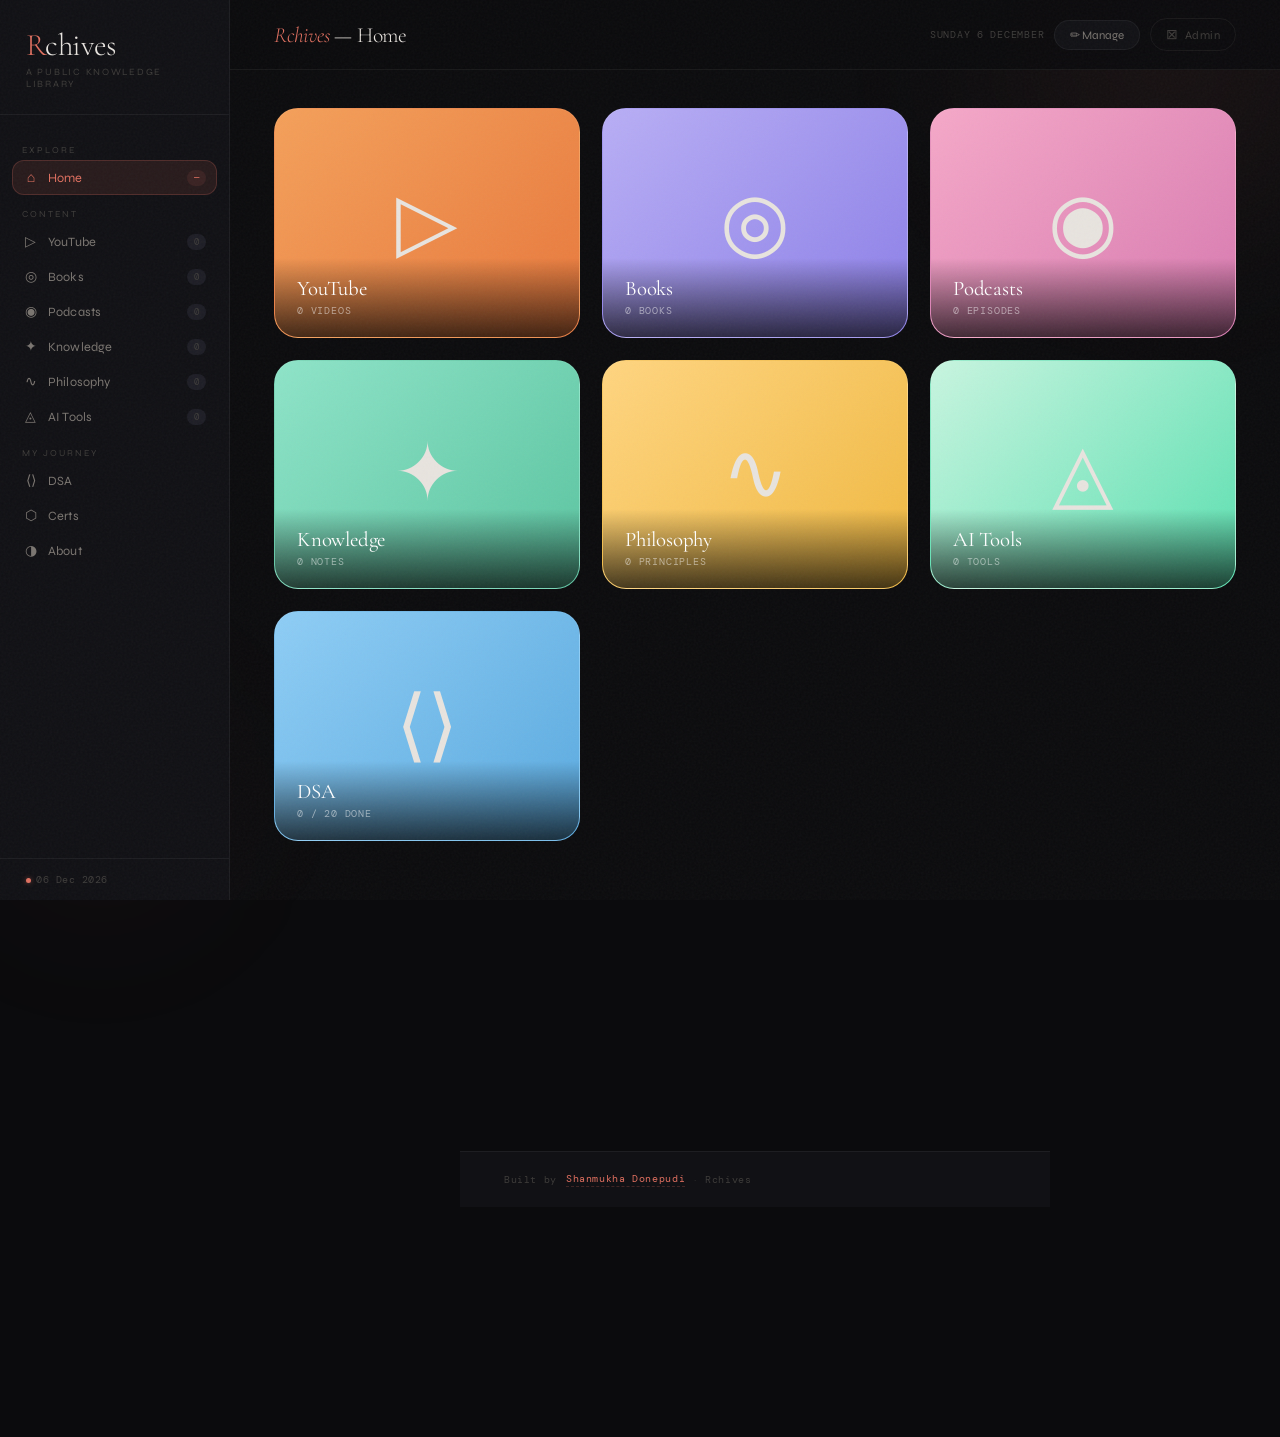
==== rchives.html @ 57e70460 "Update authentication to use hashed credentials Replaced plain text credentials with hashed values f" ====
<!DOCTYPE html>
<html lang="en">
<head>
<meta charset="UTF-8">
<meta name="viewport" content="width=device-width, initial-scale=1.0">
<title>Rchives — A Public Knowledge Library</title>
<meta name="description" content="A curated public library of everything I consume — books, videos, podcasts, knowledge, and philosophy.">
<link href="https://fonts.googleapis.com/css2?family=Cormorant+Garamond:ital,wght@0,300;0,400;0,500;1,300;1,400&family=Syne:wght@300;400;500;600&family=DM+Mono:wght@300;400&display=swap" rel="stylesheet">
<style>
:root {
  --bg: #0b0b0d;
  --surface: #111115;
  --surface2: #17171d;
  --surface3: #1d1d25;
  --salmon: #e07060;
  --salmon-glow: rgba(224,112,96,0.11);
  --salmon-soft: #c9604e;
  --text: #e8e4df;
  --text-muted: #7a7570;
  --text-dim: #3e3c3a;
  --border: rgba(255,255,255,0.055);
  --border-salmon: rgba(224,112,96,0.22);
  --radius: 20px;
  --radius-sm: 12px;
  --radius-lg: 32px;
  --sidebar: 230px;
}

*,*::before,*::after{box-sizing:border-box;margin:0;padding:0}
html{scroll-behavior:smooth}
body{font-family:'Syne',sans-serif;background:var(--bg);color:var(--text);min-height:100vh;overflow-x:hidden}

/* grain */
body::after{
  content:'';position:fixed;inset:0;
  background-image:url("data:image/svg+xml,%3Csvg viewBox='0 0 512 512' xmlns='http://www.w3.org/2000/svg'%3E%3Cfilter id='n'%3E%3CfeTurbulence type='fractalNoise' baseFrequency='0.8' numOctaves='4' stitchTiles='stitch'/%3E%3C/filter%3E%3Crect width='100%25' height='100%25' filter='url(%23n)' opacity='0.04'/%3E%3C/svg%3E");
  pointer-events:none;z-index:9999;
}

/* ambient blobs */
.blob{position:fixed;border-radius:50%;pointer-events:none;z-index:0;filter:blur(70px)}
.blob-1{width:520px;height:520px;background:radial-gradient(circle,rgba(224,112,96,0.08) 0%,transparent 70%);top:-200px;right:-150px;animation:d1 14s ease-in-out infinite alternate}
.blob-2{width:360px;height:360px;background:radial-gradient(circle,rgba(224,112,96,0.05) 0%,transparent 70%);bottom:-80px;left:-80px;animation:d2 18s ease-in-out infinite alternate}
@keyframes d1{to{transform:translate(30px,40px)}}
@keyframes d2{to{transform:translate(-20px,-30px)}}

/* ── SIDEBAR ── */
.sidebar{
  position:fixed;left:0;top:0;bottom:0;width:var(--sidebar);
  background:rgba(17,17,21,0.97);backdrop-filter:blur(24px);
  border-right:1px solid var(--border);
  display:flex;flex-direction:column;z-index:100;
  transition:transform .3s ease;
}
.logo-wrap{padding:30px 26px 24px;border-bottom:1px solid var(--border)}
.logo{font-family:'Cormorant Garamond',serif;font-size:1.95rem;font-weight:300;letter-spacing:-0.02em;line-height:1}
.logo span{color:var(--salmon)}
.logo-tag{font-size:0.6rem;color:var(--text-dim);letter-spacing:0.18em;text-transform:uppercase;margin-top:5px}

.nav{flex:1;padding:16px 12px;overflow-y:auto}
.nav-lbl{font-size:0.57rem;letter-spacing:0.22em;text-transform:uppercase;color:var(--text-dim);padding:0 10px;margin:14px 0 4px}
.nav-item{
  display:flex;align-items:center;gap:9px;
  padding:8px 10px;border-radius:var(--radius-sm);
  cursor:pointer;font-size:0.79rem;color:var(--text-muted);
  font-weight:400;transition:all .18s;border:1px solid transparent;
  letter-spacing:0.01em;user-select:none;
}
.nav-item:hover{color:var(--text);background:var(--surface2)}
.nav-item.active{color:var(--salmon);background:var(--salmon-glow);border-color:var(--border-salmon)}
.ni{font-size:0.87rem;width:16px;text-align:center}
.nbadge{
  margin-left:auto;font-size:0.57rem;font-family:'DM Mono',monospace;
  color:var(--text-dim);background:var(--surface3);padding:2px 7px;border-radius:50px;
}
.nav-item.active .nbadge{color:var(--salmon);background:rgba(224,112,96,0.1)}

.sidebar-foot{padding:14px 26px;border-top:1px solid var(--border)}
.foot-date{font-family:'DM Mono',monospace;font-size:0.63rem;color:var(--text-dim);letter-spacing:0.05em}
.foot-dot{width:5px;height:5px;border-radius:50%;background:var(--salmon);display:inline-block;margin-right:5px;box-shadow:0 0 5px rgba(224,112,96,0.5);animation:blink 2.4s ease infinite}
@keyframes blink{0%,100%{opacity:1}50%{opacity:0.3}}

/* ── MAIN ── */
.main{margin-left:var(--sidebar);min-height:100vh;position:relative;z-index:1}

.topbar{
  position:sticky;top:0;
  padding:18px 44px;display:flex;align-items:center;justify-content:space-between;gap:16px;
  border-bottom:1px solid var(--border);
  background:rgba(11,11,13,0.88);backdrop-filter:blur(24px);z-index:50;
}
.topbar-title{font-family:'Cormorant Garamond',serif;font-size:1.35rem;font-weight:300;letter-spacing:-0.01em}
.topbar-title em{color:var(--salmon);font-style:italic}
.topbar-right{display:flex;align-items:center;gap:10px}
.topbar-meta{font-size:0.64rem;font-family:'DM Mono',monospace;color:var(--text-dim);letter-spacing:0.07em}

/* add button — hidden until authed */
.add-btn{
  display:none;align-items:center;gap:7px;
  padding:8px 18px;background:var(--salmon-glow);
  border:1px solid var(--border-salmon);border-radius:50px;
  color:var(--salmon);font-size:0.75rem;font-family:'Syne',sans-serif;
  font-weight:600;cursor:pointer;transition:all .22s;letter-spacing:0.05em;
  white-space:nowrap;
}
.add-btn.visible{display:flex}
.add-btn:hover{background:rgba(224,112,96,0.2);box-shadow:0 0 18px rgba(224,112,96,0.15)}
.add-btn .ab-icon{font-size:1rem;font-weight:300}

/* manage button — hidden until authed */
.manage-btn{display:none;align-items:center;gap:6px;padding:7px 15px;background:var(--surface);border:1px solid var(--border);border-radius:50px;color:var(--text-muted);font-size:.72rem;font-family:'Syne',sans-serif;cursor:pointer;transition:all .18s;white-space:nowrap}
.manage-btn.visible{display:flex}
.manage-btn:hover{border-color:var(--border-salmon);color:var(--text)}
.manage-btn.on{background:rgba(255,80,80,.08);border-color:rgba(255,80,80,.25);color:#ff6060}

/* lock / auth button — always visible */
.lock-btn{
  display:flex;align-items:center;gap:6px;
  padding:7px 15px;
  background:transparent;
  border:1px solid var(--border);border-radius:50px;
  color:var(--text-dim);font-size:.72rem;font-family:'Syne',sans-serif;
  cursor:pointer;transition:all .22s;letter-spacing:0.04em;white-space:nowrap;
}
.lock-btn:hover{border-color:var(--border-salmon);color:var(--text-muted)}
.lock-btn.authed{border-color:rgba(74,222,128,.28);color:#4ade80;background:rgba(74,222,128,.05)}
.lock-btn.authed:hover{background:rgba(74,222,128,.1)}
.lock-icon{font-size:.85rem;display:inline-block;transition:transform .3s}
.lock-btn:hover .lock-icon{transform:rotate(-12deg)}

/* auth overlay */
.auth-bg{
  position:fixed;inset:0;background:rgba(0,0,0,.84);
  backdrop-filter:blur(20px);-webkit-backdrop-filter:blur(20px);
  z-index:2000;display:none;align-items:center;justify-content:center;
}
.auth-bg.open{display:flex;animation:mfade .2s ease}
.auth-box{width:320px;text-align:center;position:relative;animation:mslide .3s cubic-bezier(.34,1.56,.64,1)}
.auth-emblem{font-size:2.8rem;margin-bottom:16px;display:block;animation:lockbob 3s ease-in-out infinite;filter:drop-shadow(0 0 14px rgba(224,112,96,.4))}
@keyframes lockbob{0%,100%{transform:translateY(0)}50%{transform:translateY(-5px)}}
.auth-title{font-family:'Cormorant Garamond',serif;font-size:1.65rem;font-weight:300;color:var(--text);margin-bottom:3px}
.auth-sub{font-size:.59rem;color:var(--text-dim);letter-spacing:.18em;text-transform:uppercase;margin-bottom:26px}
.auth-field{
  width:100%;background:rgba(255,255,255,.04);
  border:1px solid var(--border);border-radius:var(--radius-sm);
  padding:11px 14px;color:var(--text);
  font-size:.82rem;font-family:'DM Mono',monospace;
  outline:none;text-align:center;letter-spacing:.07em;
  margin-bottom:9px;transition:all .2s;
}
.auth-field:focus{border-color:var(--border-salmon);box-shadow:0 0 0 3px var(--salmon-glow)}
.auth-field::placeholder{color:var(--text-dim);letter-spacing:.03em;font-family:'Syne',sans-serif}
.auth-go{
  width:100%;padding:12px;margin-top:4px;
  background:linear-gradient(135deg,var(--salmon-soft),var(--salmon));
  border:none;border-radius:50px;color:#fff;
  font-size:.78rem;font-family:'Syne',sans-serif;font-weight:700;
  cursor:pointer;letter-spacing:.09em;text-transform:uppercase;transition:all .22s;
}
.auth-go:hover{box-shadow:0 8px 24px rgba(224,112,96,.3);transform:translateY(-1px)}
.auth-err{font-size:.66rem;color:#ff6060;min-height:15px;margin-top:8px;font-family:'DM Mono',monospace}
.auth-close-x{
  position:absolute;top:-40px;right:0;
  width:30px;height:30px;border-radius:50%;
  border:1px solid var(--border);background:transparent;
  color:var(--text-dim);cursor:pointer;font-size:.82rem;
  display:flex;align-items:center;justify-content:center;transition:all .18s;
}
.auth-close-x:hover{border-color:var(--border-salmon);color:var(--salmon)}

/* ── HOME SECTION BLOCKS ── */
.home-grid{
  display:grid;
  grid-template-columns:repeat(3,1fr);
  gap:22px;
  padding:38px 44px 80px;
}
.sec-block{
  border-radius:24px;
  overflow:hidden;
  cursor:pointer;
  transition:transform .25s ease, box-shadow .25s ease;
  position:relative;
  aspect-ratio:4/3;
  display:flex;flex-direction:column;justify-content:flex-end;
  border:1px solid rgba(255,255,255,0.06);
}
.sec-block:hover{transform:translateY(-6px) scale(1.02);box-shadow:0 24px 60px rgba(0,0,0,0.5)}
.sec-block-art{
  position:absolute;inset:0;
  display:flex;align-items:center;justify-content:center;
  font-size:5rem;
  transition:transform .3s ease;
}
.sec-block:hover .sec-block-art{transform:scale(1.08)}
.sec-block-footer{
  position:relative;z-index:2;
  padding:18px 22px 20px;
  background:linear-gradient(to top,rgba(0,0,0,0.72) 0%,transparent 100%);
}
.sec-block-name{
  font-family:'Cormorant Garamond',serif;
  font-size:1.3rem;font-weight:400;
  color:#fff;letter-spacing:-0.01em;margin-bottom:3px;
}
.sec-block-count{
  font-size:0.62rem;font-family:'DM Mono',monospace;
  color:rgba(255,255,255,0.5);letter-spacing:0.08em;text-transform:uppercase;
}
/* colour palettes per section — matching the colourful illustration style */
.sb-videos  {background:linear-gradient(135deg,#f4a05a 0%,#e8783c 100%)}
.sb-books   {background:linear-gradient(135deg,#b8aef5 0%,#8c7fe8 100%)}
.sb-podcasts{background:linear-gradient(135deg,#f5a8c8 0%,#d87ab0 100%)}
.sb-knowledge{background:linear-gradient(135deg,#8ee4c8 0%,#5ac4a0 100%)}
.sb-philosophy{background:linear-gradient(135deg,#ffd580 0%,#f0b840 100%)}
.sb-dsa     {background:linear-gradient(135deg,#8ecdf5 0%,#5aaae0 100%)}
.sb-aitools  {background:linear-gradient(135deg,#c8f5e0 0%,#5ae0b0 100%)}

@media(max-width:860px){
  .home-grid{grid-template-columns:repeat(2,1fr);padding:20px 18px 60px;gap:14px}
  .sec-block-art{font-size:3.5rem}
  .sec-block-name{font-size:1.1rem}
}
@media(max-width:540px){
  .home-grid{grid-template-columns:1fr 1fr}
}

/* ── PAGES ── */
.page{display:none;padding:42px 44px 80px;animation:appear .28s ease both}
.page.active{display:block}
.page#page-home{padding:0}
@keyframes appear{from{opacity:0;transform:translateY(8px)}to{opacity:1;transform:none}}

/* hero */
.hero{margin-bottom:44px}
.hero-eyebrow{font-size:0.62rem;letter-spacing:0.2em;text-transform:uppercase;color:var(--text-muted);margin-bottom:12px;font-family:'DM Mono',monospace}
.hero-title{font-family:'Cormorant Garamond',serif;font-size:3.3rem;font-weight:300;line-height:1.1;letter-spacing:-0.03em;margin-bottom:16px}
.hero-title em{color:var(--salmon);font-style:italic}
.hero-body{font-size:0.85rem;color:var(--text-muted);line-height:1.85;max-width:490px;font-weight:300}

/* stats */
.stats-row{display:flex;gap:13px;margin-bottom:48px;flex-wrap:wrap}
.stat{flex:1;min-width:96px;background:var(--surface);border:1px solid var(--border);border-radius:var(--radius);padding:18px 20px;transition:all .22s}
.stat:hover{border-color:var(--border-salmon);transform:translateY(-2px);box-shadow:0 0 24px rgba(224,112,96,0.07)}
.stat-num{font-family:'Cormorant Garamond',serif;font-size:2.4rem;font-weight:300;line-height:1;color:var(--salmon);margin-bottom:3px}
.stat-lbl{font-size:0.65rem;color:var(--text-muted);letter-spacing:0.1em;text-transform:uppercase}

/* section header */
.sec{display:flex;align-items:baseline;gap:11px;margin-bottom:18px}
.sec-title{font-family:'Cormorant Garamond',serif;font-size:1.38rem;font-weight:400;letter-spacing:-0.01em}
.sec-count{font-size:0.63rem;font-family:'DM Mono',monospace;color:var(--text-dim);letter-spacing:0.05em}

/* grid */
.grid{display:grid;grid-template-columns:repeat(auto-fill,minmax(262px,1fr));gap:13px;margin-bottom:48px}

/* card */
.card{background:var(--surface);border:1px solid var(--border);border-radius:var(--radius);padding:0;transition:all .22s;position:relative;overflow:hidden;display:flex;flex-direction:column}
.card::before{content:'';position:absolute;top:0;left:0;width:2px;height:0;background:linear-gradient(180deg,var(--salmon),transparent);transition:height .3s;border-radius:2px;z-index:1}
.card:hover{border-color:var(--border-salmon);transform:translateY(-2px);box-shadow:0 12px 38px rgba(0,0,0,0.35),0 0 22px rgba(224,112,96,0.06)}
.card:hover::before{height:100%}

/* youtube thumbnail */
.card-thumb{width:100%;aspect-ratio:16/9;object-fit:cover;display:block;background:var(--surface3)}
.card-thumb-wrap{position:relative;overflow:hidden}
.card-thumb-wrap::after{content:'▶';position:absolute;inset:0;display:flex;align-items:center;justify-content:center;font-size:1.8rem;color:#fff;opacity:0;background:rgba(0,0,0,0.45);transition:opacity .22s}
.card-thumb-wrap:hover::after{opacity:1}
.card-thumb-link{display:block;text-decoration:none}

.card-body{padding:18px 20px;flex:1;display:flex;flex-direction:column}
.card-pill{display:inline-flex;align-items:center;gap:5px;font-size:0.58rem;letter-spacing:0.14em;text-transform:uppercase;color:var(--salmon);background:var(--salmon-glow);border:1px solid var(--border-salmon);padding:3px 9px;border-radius:50px;margin-bottom:12px;font-weight:600}
.card-title{font-family:'Cormorant Garamond',serif;font-size:1.13rem;font-weight:400;line-height:1.35;margin-bottom:6px;color:var(--text)}
.card-title a{color:inherit;text-decoration:none;transition:color .18s}
.card-title a:hover{color:var(--salmon)}
.card-author{font-size:0.67rem;color:var(--text-muted);font-family:'DM Mono',monospace;margin-bottom:9px;letter-spacing:0.03em}
.card-note{font-size:0.77rem;color:var(--text-muted);line-height:1.65;display:-webkit-box;-webkit-line-clamp:3;-webkit-box-orient:vertical;overflow:hidden;margin-bottom:10px}
.chips{display:flex;flex-wrap:wrap;gap:5px}
.chip{padding:2px 8px;border:1px solid var(--border);border-radius:50px;font-size:0.59rem;color:var(--text-dim);letter-spacing:0.07em;text-transform:uppercase}
.card-date{margin-top:auto;padding-top:10px;font-size:0.6rem;color:var(--text-dim);font-family:'DM Mono',monospace;letter-spacing:0.04em}

/* philosophy */
.quote-block{background:var(--surface);border:1px solid var(--border);border-left:2px solid var(--salmon);border-radius:0 var(--radius) var(--radius) 0;padding:22px 26px;margin-bottom:11px;transition:all .2s;position:relative}
.quote-block:hover{border-left-width:3px;transform:translateX(4px);box-shadow:0 4px 26px rgba(224,112,96,0.07)}
.quote-text{font-family:'Cormorant Garamond',serif;font-size:1.28rem;font-weight:300;font-style:italic;line-height:1.6;color:var(--text);margin-bottom:9px}
.quote-source{font-size:0.66rem;color:var(--text-muted);letter-spacing:0.1em;text-transform:uppercase;font-family:'DM Mono',monospace}
.quote-note{font-size:0.77rem;color:var(--text-muted);line-height:1.65;margin-top:9px}

/* dsa */
.dsa-grid{display:grid;grid-template-columns:repeat(auto-fill,minmax(112px,1fr));gap:9px;margin-bottom:34px}
.dsa-chip{background:var(--surface);border:1px solid var(--border);border-radius:var(--radius-sm);padding:14px 10px;text-align:center;transition:all .18s}
.dsa-chip.done{border-color:var(--border-salmon);background:var(--salmon-glow)}
.dsa-chip:hover{transform:translateY(-2px);box-shadow:0 6px 18px rgba(0,0,0,0.28)}
.dsa-ico{font-size:1.3rem;margin-bottom:5px}
.dsa-name{font-size:0.67rem;color:var(--text-muted)}
.dsa-chip.done .dsa-name{color:var(--salmon)}
.dsa-check{font-size:0.52rem;color:var(--salmon);margin-top:3px;letter-spacing:0.06em;text-transform:uppercase}

/* certs */
.cert-row{display:flex;flex-wrap:wrap;gap:9px}
.cert-tag{display:inline-flex;align-items:center;gap:7px;padding:9px 15px;background:var(--surface);border:1px solid var(--border);border-radius:50px;font-size:0.74rem;color:var(--text-muted);transition:all .18s}
.cert-tag:hover{transform:translateY(-1px);box-shadow:0 4px 14px rgba(0,0,0,0.28)}
.cert-tag.done{border-color:var(--border-salmon);color:var(--salmon);background:var(--salmon-glow)}
.cert-tag.inprog{border-color:rgba(212,168,67,0.3);color:#d4a843;background:rgba(212,168,67,0.08)}
.cert-dot{width:5px;height:5px;border-radius:50%;background:currentColor;flex-shrink:0}
.cert-tag.done .cert-dot{box-shadow:0 0 5px rgba(224,112,96,0.6);animation:pulse 2.2s ease infinite}
@keyframes pulse{0%,100%{opacity:1}50%{opacity:0.35}}
.cert-status{font-size:0.57rem;opacity:0.6;letter-spacing:0.06em;text-transform:uppercase;font-family:'DM Mono',monospace}

/* progress */
.prog-item{margin-bottom:18px}
.prog-top{display:flex;justify-content:space-between;align-items:center;margin-bottom:7px}
.prog-label{font-size:0.76rem;color:var(--text-muted)}
.prog-pct{font-size:0.67rem;color:var(--salmon);font-family:'DM Mono',monospace}
.prog-bar{height:3px;background:var(--surface3);border-radius:50px;overflow:hidden}
.prog-fill{height:100%;background:linear-gradient(90deg,var(--salmon-soft),var(--salmon));border-radius:50px;box-shadow:0 0 5px rgba(224,112,96,0.3);transition:width .9s cubic-bezier(.4,0,.2,1)}

/* about */
.about-panel{background:var(--surface);border:1px solid var(--border);border-radius:var(--radius-lg);padding:34px 38px;margin-bottom:26px;display:grid;grid-template-columns:1fr 1fr;gap:34px}
.about-label{font-size:0.6rem;letter-spacing:0.16em;text-transform:uppercase;color:var(--text-dim);margin-bottom:9px}
.about-val{font-family:'Cormorant Garamond',serif;font-size:1.02rem;font-weight:300;color:var(--text-muted);line-height:1.8}
.mantra{font-family:'Cormorant Garamond',serif;font-size:0.97rem;font-style:italic;color:var(--text-muted);line-height:1.7;padding:12px 0 12px 17px;border-bottom:1px solid var(--border);position:relative}
.mantra::before{content:'"';position:absolute;left:0;top:11px;color:var(--salmon);font-size:1.4rem;opacity:0.4;line-height:1}
.mantra:last-child{border-bottom:none}

/* empty */
.empty{grid-column:1/-1;padding:48px 20px;text-align:center;border:1px dashed var(--border);border-radius:var(--radius-lg)}
.empty-ico{font-size:1.9rem;opacity:0.18;margin-bottom:9px}
.empty-title{font-family:'Cormorant Garamond',serif;font-size:1.05rem;color:var(--text-dim);font-weight:300}
.empty-sub{font-size:0.72rem;color:var(--text-dim);margin-top:5px;opacity:.7}

.divider{height:1px;background:var(--border);margin:38px 0}

/* ── MODAL ── */
.modal-bg{position:fixed;inset:0;background:rgba(0,0,0,0.75);backdrop-filter:blur(12px);z-index:1000;display:none;align-items:center;justify-content:center;padding:20px}
.modal-bg.open{display:flex;animation:mfade .18s ease}
@keyframes mfade{from{opacity:0}to{opacity:1}}
.modal{background:var(--surface);border:1px solid var(--border);border-radius:var(--radius-lg);padding:36px;width:500px;max-width:100%;max-height:88vh;overflow-y:auto;animation:mslide .26s cubic-bezier(.34,1.56,.64,1);position:relative}
@keyframes mslide{from{opacity:0;transform:translateY(24px) scale(.97)}to{opacity:1;transform:none}}
.modal-title{font-family:'Cormorant Garamond',serif;font-size:1.5rem;font-weight:300;margin-bottom:24px;letter-spacing:-.01em}
.modal-title em{color:var(--salmon);font-style:italic}
.modal-x{position:absolute;top:18px;right:18px;width:30px;height:30px;border-radius:50%;border:1px solid var(--border);background:transparent;color:var(--text-muted);cursor:pointer;font-size:.88rem;display:flex;align-items:center;justify-content:center;transition:all .18s}
.modal-x:hover{border-color:var(--border-salmon);color:var(--salmon)}

.fg{margin-bottom:17px}
.fg label{display:block;font-size:0.66rem;letter-spacing:0.13em;text-transform:uppercase;color:var(--text-muted);margin-bottom:6px;font-weight:500}
.fg input,.fg select,.fg textarea{width:100%;background:var(--surface2);border:1px solid var(--border);border-radius:var(--radius-sm);padding:10px 13px;color:var(--text);font-size:0.82rem;font-family:'Syne',sans-serif;outline:none;transition:all .18s;appearance:none}
.fg input:focus,.fg select:focus,.fg textarea:focus{border-color:var(--border-salmon);box-shadow:0 0 0 3px var(--salmon-glow)}
.fg textarea{resize:vertical;min-height:80px;line-height:1.6}
select option{background:var(--surface2)}

.type-grid{display:grid;grid-template-columns:repeat(3,1fr);gap:7px;margin-bottom:17px}
.type-opt{padding:10px 6px;border:1px solid var(--border);border-radius:var(--radius-sm);text-align:center;cursor:pointer;font-size:0.69rem;color:var(--text-muted);transition:all .17s;letter-spacing:.04em;user-select:none}
.type-opt:hover{border-color:var(--border-salmon);color:var(--text)}
.type-opt.sel{border-color:var(--salmon);color:var(--salmon);background:var(--salmon-glow)}
.type-opt .ti{font-size:1.2rem;display:block;margin-bottom:3px}
.yt-extra{display:none;margin-bottom:17px}
.yt-extra.show{display:block}

/* thumb preview */
.thumb-preview{width:100%;aspect-ratio:16/9;object-fit:cover;border-radius:var(--radius-sm);border:1px solid var(--border);margin-top:8px;display:none;background:var(--surface3)}
.thumb-preview.show{display:block}

.save-btn{width:100%;padding:12px;background:linear-gradient(135deg,var(--salmon-soft),var(--salmon));border:none;border-radius:50px;color:#fff;font-size:0.82rem;font-family:'Syne',sans-serif;font-weight:600;cursor:pointer;letter-spacing:.05em;transition:all .22s;margin-top:4px}
.save-btn:hover{box-shadow:0 8px 26px rgba(224,112,96,.3);transform:translateY(-1px)}

/* delete button (only shows in manage mode) */
.card-del{position:absolute;top:10px;right:10px;width:24px;height:24px;border-radius:50%;border:1px solid var(--border);background:rgba(11,11,13,.8);color:var(--text-dim);font-size:.68rem;cursor:pointer;display:flex;align-items:center;justify-content:center;opacity:0;transition:all .18s;z-index:2;backdrop-filter:blur(4px)}
.card:hover .card-del{opacity:1}
.card-del:hover{background:rgba(224,112,96,.15);color:var(--salmon);border-color:var(--border-salmon)}
.manage-mode .card-del{opacity:1}

/* manage toggle */
.manage-btn{display:flex;align-items:center;gap:6px;padding:7px 15px;background:var(--surface);border:1px solid var(--border);border-radius:50px;color:var(--text-muted);font-size:.72rem;font-family:'Syne',sans-serif;cursor:pointer;transition:all .18s;white-space:nowrap}
.manage-btn:hover{border-color:var(--border-salmon);color:var(--text)}
.manage-btn.on{background:rgba(255,80,80,.08);border-color:rgba(255,80,80,.25);color:#ff6060}

/* ── BACK BUTTON ── */
.back-btn{
  display:inline-flex;align-items:center;gap:8px;
  padding:8px 16px;
  background:transparent;
  border:1px solid var(--border);border-radius:50px;
  color:var(--text-muted);font-size:0.72rem;font-family:'Syne',sans-serif;
  cursor:pointer;transition:all .2s;letter-spacing:0.04em;
  margin-bottom:28px;
}
.back-btn:hover{border-color:var(--border-salmon);color:var(--salmon);background:var(--salmon-glow)}
.back-btn .ba{font-size:0.85rem;transition:transform .2s}
.back-btn:hover .ba{transform:translateX(-3px)}

/* ── FOOTER ── */
.site-footer{
  margin:var(--sidebar);
  padding:20px 44px;
  border-top:1px solid var(--border);
  display:flex;align-items:center;gap:9px;
  background:var(--surface);
  position:relative;z-index:1;
}
.footer-text{font-size:0.65rem;color:var(--text-dim);font-family:'DM Mono',monospace;letter-spacing:0.06em}
.footer-link{
  font-size:0.65rem;font-family:'DM Mono',monospace;
  color:var(--salmon);text-decoration:none;letter-spacing:0.06em;
  border-bottom:1px dashed var(--border-salmon);padding-bottom:1px;
  transition:all .18s;
}
.footer-link:hover{color:var(--text);border-color:var(--text-muted)}
.footer-dot{color:var(--text-dim);font-size:0.65rem;opacity:0.5}
@media(max-width:860px){.site-footer{margin-left:0;padding:16px 20px}}

::-webkit-scrollbar{width:3px}
::-webkit-scrollbar-track{background:transparent}
::-webkit-scrollbar-thumb{background:var(--surface3);border-radius:4px}

/* mobile */
.mob-btn{display:none;position:fixed;top:13px;left:13px;z-index:200;width:34px;height:34px;background:var(--surface);border:1px solid var(--border);border-radius:10px;align-items:center;justify-content:center;cursor:pointer;font-size:.95rem;color:var(--text-muted)}
.mob-ov{display:none;position:fixed;inset:0;background:rgba(0,0,0,.55);z-index:99}
.mob-ov.open{display:block}

@media(max-width:860px){
  .sidebar{transform:translateX(-100%)}
  .sidebar.open{transform:none}
  .main{margin-left:0}
  .page{padding:26px 18px 60px}
  .topbar{padding:15px 18px 15px 58px}
  .hero-title{font-size:2.2rem}
  .stats-row{gap:9px}
  .about-panel{grid-template-columns:1fr;gap:22px}
  .mob-btn{display:flex}
  .topbar-meta{display:none}
  .type-grid{grid-template-columns:repeat(2,1fr)}
}
</style>
</head>
<body>

<div class="blob blob-1"></div>
<div class="blob blob-2"></div>
<div class="mob-ov" id="ov" onclick="closeSidebar()"></div>
<button class="mob-btn" onclick="toggleSidebar()">☰</button>

<!-- ═══════════════ SIDEBAR ═══════════════ -->
<aside class="sidebar" id="sidebar">
  <div class="logo-wrap">
    <div class="logo"><span>R</span>chives</div>
    <div class="logo-tag">A public knowledge library</div>
  </div>
  <nav class="nav">
    <div class="nav-lbl">Explore</div>
    <div class="nav-item active" onclick="goto('home',this)"><span class="ni">⌂</span> Home <span class="nbadge" id="b-home">—</span></div>

    <div class="nav-lbl">Content</div>
    <div class="nav-item" onclick="goto('videos',this)"><span class="ni">▷</span> YouTube <span class="nbadge" id="b-videos">0</span></div>
    <div class="nav-item" onclick="goto('books',this)"><span class="ni">◎</span> Books <span class="nbadge" id="b-books">0</span></div>
    <div class="nav-item" onclick="goto('podcasts',this)"><span class="ni">◉</span> Podcasts <span class="nbadge" id="b-podcasts">0</span></div>
    <div class="nav-item" onclick="goto('knowledge',this)"><span class="ni">✦</span> Knowledge <span class="nbadge" id="b-knowledge">0</span></div>
    <div class="nav-item" onclick="goto('philosophy',this)"><span class="ni">∿</span> Philosophy <span class="nbadge" id="b-philosophy">0</span></div>
    <div class="nav-item" onclick="goto('aitools',this)"><span class="ni">◬</span> AI Tools <span class="nbadge" id="b-aitools">0</span></div>

    <div class="nav-lbl">My Journey</div>
    <div class="nav-item" onclick="goto('dsa',this)"><span class="ni">⟨⟩</span> DSA</div>
    <div class="nav-item" onclick="goto('certs',this)"><span class="ni">⬡</span> Certs</div>
    <div class="nav-item" onclick="goto('about',this)"><span class="ni">◑</span> About</div>
  </nav>
  <div class="sidebar-foot">
    <div class="foot-date"><span class="foot-dot"></span><span id="foot-date"></span></div>
  </div>
</aside>

<!-- ═══════════════ MAIN ═══════════════ -->
<main class="main" id="main-el">
  <div class="topbar">
    <div class="topbar-title" id="topbar-title"><em>Rchives</em> — Home</div>
    <div class="topbar-right">
      <span class="topbar-meta" id="topbar-meta"></span>
      <button class="manage-btn" id="manage-btn" onclick="toggleManage()" title="Edit / delete entries">✏ Manage</button>
      <button class="add-btn" id="add-btn" onclick="openModal()"><span class="ab-icon">＋</span> Add Entry</button>
      <button class="lock-btn" id="lock-btn" onclick="handleLock()" title="Admin login">
        <span class="lock-icon" id="lock-icon">⊠</span>
        <span id="lock-label">Admin</span>
      </button>
    </div>
  </div>

  <!-- HOME -->
  <section class="page active" id="page-home">
    <div class="home-grid" id="home-grid">
      <!-- rendered by JS -->
    </div>
  </section>

  <!-- YOUTUBE -->
  <section class="page" id="page-videos">
    <button class="back-btn" onclick="goHome()"><span class="ba">←</span> Back</button>
    <div class="sec"><div class="sec-title">YouTube ▷</div><div class="sec-count" id="cnt-videos"></div></div>
    <div class="grid" id="grid-videos"></div>
  </section>

  <!-- BOOKS -->
  <section class="page" id="page-books">
    <button class="back-btn" onclick="goHome()"><span class="ba">←</span> Back</button>
    <div class="sec"><div class="sec-title">Books ◎</div><div class="sec-count" id="cnt-books"></div></div>
    <div class="grid" id="grid-books"></div>
  </section>

  <!-- PODCASTS -->
  <section class="page" id="page-podcasts">
    <button class="back-btn" onclick="goHome()"><span class="ba">←</span> Back</button>
    <div class="sec"><div class="sec-title">Podcasts ◉</div><div class="sec-count" id="cnt-podcasts"></div></div>
    <div class="grid" id="grid-podcasts"></div>
  </section>

  <!-- KNOWLEDGE -->
  <section class="page" id="page-knowledge">
    <button class="back-btn" onclick="goHome()"><span class="ba">←</span> Back</button>
    <div class="sec"><div class="sec-title">Knowledge ✦</div><div class="sec-count" id="cnt-knowledge"></div></div>
    <div class="grid" id="grid-knowledge"></div>
  </section>

  <!-- PHILOSOPHY -->
  <section class="page" id="page-philosophy">
    <button class="back-btn" onclick="goHome()"><span class="ba">←</span> Back</button>
    <div class="sec"><div class="sec-title">Life Philosophies ∿</div><div class="sec-count" id="cnt-philosophy"></div></div>
    <div id="grid-philosophy"></div>
  </section>

  <!-- AI TOOLS -->
  <section class="page" id="page-aitools">
    <button class="back-btn" onclick="goHome()"><span class="ba">←</span> Back</button>
    <div class="sec"><div class="sec-title">AI Tools ◬</div><div class="sec-count" id="cnt-aitools"></div></div>
    <div class="grid" id="grid-aitools"></div>
  </section>

  <!-- DSA -->
  <section class="page" id="page-dsa">
    <button class="back-btn" onclick="goHome()"><span class="ba">←</span> Back</button>
    <div class="sec"><div class="sec-title">Core Topics</div><div class="sec-count" id="dsa-count"></div></div>
    <div class="dsa-grid" id="dsa-grid"></div>
    <div class="divider"></div>
    <div class="sec"><div class="sec-title">Completion</div></div>
    <div style="max-width:450px">
      <div class="prog-item">
        <div class="prog-top"><span class="prog-label">Topics Mastered</span><span class="prog-pct" id="pp-dsa"></span></div>
        <div class="prog-bar"><div class="prog-fill" id="pf-dsa"></div></div>
      </div>
    </div>
  </section>

  <!-- CERTS -->
  <section class="page" id="page-certs">
    <button class="back-btn" onclick="goHome()"><span class="ba">←</span> Back</button>
    <div class="sec"><div class="sec-title">All Certifications</div></div>
    <div class="cert-row" id="cert-row"></div>
    <div class="divider"></div>
    <div class="sec"><div class="sec-title">Progress Overview</div></div>
    <div style="max-width:450px">
      <div class="prog-item">
        <div class="prog-top"><span class="prog-label">Certifications Completed</span><span class="prog-pct" id="pp-cert"></span></div>
        <div class="prog-bar"><div class="prog-fill" id="pf-cert"></div></div>
      </div>
      <div class="prog-item">
        <div class="prog-top"><span class="prog-label">DSA Topics Mastered</span><span class="prog-pct" id="pp-cert-dsa"></span></div>
        <div class="prog-bar"><div class="prog-fill" id="pf-cert-dsa"></div></div>
      </div>
      <div class="prog-item">
        <div class="prog-top"><span class="prog-label">Content Archived (goal: 50)</span><span class="prog-pct" id="pp-content"></span></div>
        <div class="prog-bar"><div class="prog-fill" id="pf-content"></div></div>
      </div>
    </div>
  </section>

  <!-- ABOUT -->
  <section class="page" id="page-about">
    <button class="back-btn" onclick="goHome()"><span class="ba">←</span> Back</button>
    <div class="about-panel">
      <div>
        <div class="about-label">What is Rchives?</div>
        <div class="about-val">A public archive of everything I consume and learn — books, videos, ideas, philosophies, and knowledge worth preserving. Think of it as a second brain, open to the world.</div>
      </div>
      <div>
        <div class="about-label">Why public?</div>
        <div class="about-val">Good ideas deserve to be shared. If something I've read or watched resonates with you too, this library has served its purpose.</div>
      </div>
      <div>
        <div class="about-label">Current Focus</div>
        <div class="about-val">DSA, certifications, and building strong software fundamentals. Documenting the journey in real time.</div>
      </div>
      <div>
        <div class="about-label">Mantras I Live By</div>
        <div>
          <div class="mantra">Be so good they can't ignore you.</div>
          <div class="mantra">Discipline equals freedom.</div>
          <div class="mantra">Every day is a chance to be the greatest version of yourself.</div>
          <div class="mantra">Show up even when you don't feel like it — that's who you're becoming.</div>
        </div>
      </div>
    </div>
  </section>  <!-- FOOTER -->
  <footer class="site-footer">
    <span class="footer-text">Built by</span>
    <a class="footer-link" href="https://shanmukha-delta.vercel.app/" target="_blank" rel="noopener">Shanmukha Donepudi</a>
    <span class="footer-dot">·</span>
    <span class="footer-text">Rchives</span>
  </footer>

</main>

<!-- ═══════════════ AUTH MODAL ═══════════════ -->
<div class="auth-bg" id="auth-bg" onclick="authBgClose(event)">
  <div class="auth-box">
    <button class="auth-close-x" onclick="closeAuth()">✕</button>
    <span class="auth-emblem">⊠</span>
    <div class="auth-title">Admin Access</div>
    <div class="auth-sub">Rchives — Restricted</div>
    <input class="auth-field" type="text" id="auth-user" placeholder="Username" autocomplete="off" spellcheck="false">
    <input class="auth-field" type="password" id="auth-pass" placeholder="Password" autocomplete="off" onkeydown="if(event.key==='Enter')submitAuth()">
    <button class="auth-go" onclick="submitAuth()">Unlock →</button>
    <div class="auth-err" id="auth-err"></div>
  </div>
</div>

<!-- ═══════════════ ADD ENTRY MODAL ═══════════════ -->
<div class="modal-bg" id="modal-bg" onclick="bgClose(event)">
  <div class="modal">
    <div class="modal-title">Add to <em>Rchives</em></div>
    <button class="modal-x" onclick="closeModal()">✕</button>

    <div style="margin-bottom:17px">
      <label style="display:block;font-size:.66rem;letter-spacing:.13em;text-transform:uppercase;color:var(--text-muted);margin-bottom:7px;font-weight:500">Type</label>
      <div class="type-grid" id="type-grid">
        <div class="type-opt sel" onclick="pickType('video',this)"><span class="ti">▷</span>YouTube</div>
        <div class="type-opt" onclick="pickType('book',this)"><span class="ti">◎</span>Book</div>
        <div class="type-opt" onclick="pickType('podcast',this)"><span class="ti">◉</span>Podcast</div>
        <div class="type-opt" onclick="pickType('knowledge',this)"><span class="ti">✦</span>Knowledge</div>
        <div class="type-opt" onclick="pickType('philosophy',this)"><span class="ti">∿</span>Philosophy</div>
        <div class="type-opt" onclick="pickType('aitool',this)"><span class="ti">◬</span>AI Tool</div>
        <div class="type-opt" onclick="pickType('dsa-note',this)"><span class="ti">⟨⟩</span>DSA Note</div>
      </div>
    </div>

    <div class="fg">
      <label>Title / Quote</label>
      <input type="text" id="e-title" placeholder="What's the title or quote?">
    </div>
    <div class="fg" id="e-author-fg">
      <label id="e-author-lbl">Creator / Author</label>
      <input type="text" id="e-author" placeholder="By whom?">
    </div>

    <!-- YouTube-specific -->
    <div class="yt-extra" id="yt-extra">
      <label style="display:block;font-size:.66rem;letter-spacing:.13em;text-transform:uppercase;color:var(--text-muted);margin-bottom:6px;font-weight:500">YouTube URL <span style="color:var(--text-dim);font-weight:300">(paste link to auto-fetch thumbnail)</span></label>
      <input type="url" id="e-yturl" placeholder="https://youtube.com/watch?v=…" oninput="previewThumb(this.value)">
      <img id="thumb-prev" class="thumb-preview" alt="thumbnail preview">
    </div>

    <div class="fg">
      <label>Tags <span style="color:var(--text-dim);font-weight:300">(comma separated)</span></label>
      <input type="text" id="e-tags" placeholder="e.g. philosophy, dsa, habits">
    </div>
    <div class="fg">
      <label>Notes / Takeaway</label>
      <textarea id="e-notes" placeholder="Key ideas, quotes, what you learned…"></textarea>
    </div>

    <button class="save-btn" onclick="saveEntry()">Add to Library →</button>
  </div>
</div>

<script>
/* ═══════════════════════════════════════
   STATIC DATA (DSA + Certs — edit here)
═══════════════════════════════════════ */
const DSA_TOPICS = [
  {id:'arrays',    name:'Arrays',      icon:'▦', done:false},
  {id:'strings',   name:'Strings',     icon:'∑', done:false},
  {id:'ll',        name:'Linked List', icon:'◌', done:false},
  {id:'stacks',    name:'Stacks',      icon:'⊟', done:false},
  {id:'queues',    name:'Queues',      icon:'⊞', done:false},
  {id:'trees',     name:'Trees',       icon:'⊤', done:false},
  {id:'graphs',    name:'Graphs',      icon:'⬡', done:false},
  {id:'dp',        name:'Dyn. Prog.',  icon:'◈', done:false},
  {id:'sorting',   name:'Sorting',     icon:'↕', done:false},
  {id:'searching', name:'Searching',   icon:'⊛', done:false},
  {id:'hashing',   name:'Hashing',     icon:'⊕', done:false},
  {id:'heap',      name:'Heap / PQ',   icon:'△', done:false},
  {id:'trie',      name:'Trie',        icon:'⊳', done:false},
  {id:'bt',        name:'Backtracking',icon:'↺', done:false},
  {id:'greedy',    name:'Greedy',      icon:'→', done:false},
  {id:'bit',       name:'Bit Manip.',  icon:'⊗', done:false},
  {id:'twoptr',    name:'Two Pointer', icon:'⇔', done:false},
  {id:'sliding',   name:'Sliding Win.',icon:'⊡', done:false},
  {id:'recursion', name:'Recursion',   icon:'∞', done:false},
  {id:'seg',       name:'Seg. Tree',   icon:'⊾', done:false},
];

const CERTS_DEFAULT = [
  {name:'AWS Cloud Practitioner',     status:'planned'},
  {name:'Google Data Analytics',      status:'in-progress'},
  {name:'Meta Front-End Developer',   status:'planned'},
  {name:'HackerRank Problem Solving', status:'done'},
  {name:'freeCodeCamp JS Algorithms', status:'in-progress'},
];

/* ═══════════════════════════════════════
   STATE (localStorage)
═══════════════════════════════════════ */
const KEY = 'rchives_lib_v1';
const DSA_KEY = 'rchives_dsa_v1';
const CERT_KEY = 'rchives_certs_v1';

function loadLib() {
  try { return JSON.parse(localStorage.getItem(KEY) || '[]'); } catch { return []; }
}
function saveLib(lib) { localStorage.setItem(KEY, JSON.stringify(lib)); }

function loadDSA() {
  try {
    const saved = JSON.parse(localStorage.getItem(DSA_KEY));
    if (saved) return saved;
  } catch {}
  return DSA_TOPICS.map(t => ({...t}));
}
function saveDSA(arr) { localStorage.setItem(DSA_KEY, JSON.stringify(arr)); }

function loadCerts() {
  try {
    const saved = JSON.parse(localStorage.getItem(CERT_KEY));
    if (saved) return saved;
  } catch {}
  return CERTS_DEFAULT.map(c => ({...c}));
}
function saveCerts(arr) { localStorage.setItem(CERT_KEY, JSON.stringify(arr)); }

let LIB = loadLib();
let DSA = loadDSA();
let CERTS = loadCerts();
let manageMode = false;
let curType = 'video';
let curPage = 'home';

/* ═══════════════════════════════════════
   TYPE META
═══════════════════════════════════════ */
const T = {
  video:    {label:'YouTube',    icon:'▷', page:'videos'},
  book:     {label:'Book',       icon:'◎', page:'books'},
  podcast:  {label:'Podcast',    icon:'◉', page:'podcasts'},
  knowledge:{label:'Note',       icon:'✦', page:'knowledge'},
  philosophy:{label:'Philosophy',icon:'∿', page:'philosophy'},
  aitool:   {label:'AI Tool',    icon:'◬', page:'aitools'},
  'dsa-note':{label:'DSA Note',  icon:'⟨⟩',page:'knowledge'},
};

/* ═══════════════════════════════════════
   YOUTUBE UTILS
═══════════════════════════════════════ */
function ytIdFromUrl(url) {
  if (!url) return null;
  const patterns = [
    /(?:youtube\.com\/watch\?v=|youtu\.be\/|youtube\.com\/embed\/)([a-zA-Z0-9_-]{11})/,
    /youtube\.com\/shorts\/([a-zA-Z0-9_-]{11})/,
  ];
  for (const p of patterns) {
    const m = url.match(p);
    if (m) return m[1];
  }
  return null;
}
function ytThumb(videoId) {
  return `https://img.youtube.com/vi/${videoId}/hqdefault.jpg`;
}
function previewThumb(url) {
  const vid = ytIdFromUrl(url);
  const img = document.getElementById('thumb-prev');
  if (vid) { img.src = ytThumb(vid); img.classList.add('show'); }
  else { img.classList.remove('show'); img.src=''; }
}

/* ═══════════════════════════════════════
   CARD BUILDER
═══════════════════════════════════════ */
function esc(s){ return (s||'').replace(/&/g,'&amp;').replace(/</g,'&lt;').replace(/>/g,'&gt;').replace(/"/g,'&quot;'); }

function makeCard(item, showDel=false) {
  const meta = T[item.type] || {label:item.type, icon:'·'};
  const author = esc(item.author || item.source || '');
  const tags = (item.tags||[]).map(t=>`<span class="chip">${esc(t)}</span>`).join('');
  const delBtn = showDel ? `<button class="card-del" onclick="deleteEntry('${item.id}',event)">✕</button>` : '';
  const vid = item.type==='video' ? ytIdFromUrl(item.yturl||'') : null;

  let thumbHtml = '';
  if (vid) {
    const thumbSrc = ytThumb(vid);
    thumbHtml = `<div class="card-thumb-wrap">
        <img class="card-thumb" src="${thumbSrc}" alt="${esc(item.title)}" loading="lazy"
          onerror="this.style.display='none';this.parentElement.style.display='none'">
    </div>`;
  }

  const titleInner = (vid && item.yturl)
    ? `<a href="${esc(item.yturl)}" target="_blank" rel="noopener">${esc(item.title)}</a>`
    : esc(item.title);

  const isVideo = item.type === 'video' && item.yturl;
  const cardClick = isVideo ? `onclick="if(!event.target.classList.contains('card-del'))window.open('${esc(item.yturl)}','_blank')"` : '';
  const cardCursor = isVideo ? 'cursor:pointer' : '';

  return `<div class="card" data-id="${item.id}" ${cardClick} style="${cardCursor}">
    ${delBtn}
    ${thumbHtml}
    <div class="card-body">
      <div class="card-pill">${meta.icon} ${meta.label}</div>
      <div class="card-title">${esc(item.title)}</div>
      ${author ? `<div class="card-author">— ${author}</div>` : ''}
      ${item.notes ? `<div class="card-note">${esc(item.notes)}</div>` : ''}
      ${tags ? `<div class="chips">${tags}</div>` : ''}
      ${item.date ? `<div class="card-date">${esc(item.date)}</div>` : ''}
    </div>
  </div>`;
}

function makeQuote(item, showDel=false) {
  const tags = (item.tags||[]).map(t=>`<span class="chip">${esc(t)}</span>`).join('');
  const delBtn = showDel ? `<button class="card-del" style="opacity:1" onclick="deleteEntry('${item.id}',event)">✕</button>` : '';
  return `<div class="quote-block" style="position:relative" data-id="${item.id}">
    ${delBtn}
    <div class="quote-text">"${esc(item.title)}"</div>
    ${item.source ? `<div class="quote-source">— ${esc(item.source)}</div>` : ''}
    ${item.notes ? `<div class="quote-note">${esc(item.notes)}</div>` : ''}
    ${tags ? `<div class="chips" style="margin-top:9px">${tags}</div>` : ''}
  </div>`;
}

/* ═══════════════════════════════════════
   RENDER
═══════════════════════════════════════ */
function fillGrid(elId, items, showDel=false) {
  const el = document.getElementById(elId);
  if (!el) return;
  if (!items.length) {
    el.innerHTML = `<div class="empty"><div class="empty-ico">◌</div><div class="empty-title">Nothing here yet</div><div class="empty-sub">Click "Add Entry" to get started</div></div>`;
    return;
  }
  el.innerHTML = items.map(i => makeCard(i, showDel)).join('');
}

function setBar(fId, pId, val) {
  const f=document.getElementById(fId),p=document.getElementById(pId);
  if(f) f.style.width=val+'%';
  if(p) p.textContent=val+'%';
}
function setText(id,v){ const e=document.getElementById(id);if(e)e.textContent=v; }
function setHTML(id,v){ const e=document.getElementById(id);if(e)e.innerHTML=v; }

function renderAll() {
  const now = new Date();
  setText('foot-date', now.toLocaleDateString('en-IN',{day:'2-digit',month:'short',year:'numeric'}));
  setText('topbar-meta', now.toLocaleDateString('en-IN',{weekday:'long',day:'numeric',month:'long'}).toUpperCase());

  const byType = t => LIB.filter(i => i.type===t);
  const videos = byType('video'), books = byType('book'), podcasts = byType('podcast');
  const knowledge = LIB.filter(i=>i.type==='knowledge'||i.type==='dsa-note');
  const philosophy = byType('philosophy');
  const total = LIB.length;

  const aitools = LIB.filter(i => i.type === 'aitool');

  // badges
  setText('b-home', total||'—');
  setText('b-videos', videos.length);
  setText('b-books', books.length);
  setText('b-podcasts', podcasts.length);
  setText('b-knowledge', knowledge.length);
  setText('b-philosophy', philosophy.length);
  setText('b-aitools', aitools.length);

  // HOME — section blocks
  const sections = [
    { key:'videos',     label:'YouTube',    icon:'▷',  cls:'sb-videos',     page:'videos',    count: videos.length,     unit:'videos'     },
    { key:'books',      label:'Books',      icon:'◎',  cls:'sb-books',      page:'books',     count: books.length,      unit:'books'      },
    { key:'podcasts',   label:'Podcasts',   icon:'◉',  cls:'sb-podcasts',   page:'podcasts',  count: podcasts.length,   unit:'episodes'   },
    { key:'knowledge',  label:'Knowledge',  icon:'✦',  cls:'sb-knowledge',  page:'knowledge', count: knowledge.length,  unit:'notes'      },
    { key:'philosophy', label:'Philosophy', icon:'∿',  cls:'sb-philosophy', page:'philosophy',count: philosophy.length, unit:'principles' },
    { key:'aitools',    label:'AI Tools',   icon:'◬',  cls:'sb-aitools',    page:'aitools',   count: aitools.length,    unit:'tools'      },
    { key:'dsa',        label:'DSA',        icon:'⟨⟩', cls:'sb-dsa',        page:'dsa',       count: DSA.filter(t=>t.done).length+' / '+DSA.length, unit:'done' },
  ];
  document.getElementById('home-grid').innerHTML = sections.map(s => `
    <div class="sec-block ${s.cls}" onclick="gotoFromHome('${s.page}')">
      <div class="sec-block-art">${s.icon}</div>
      <div class="sec-block-footer">
        <div class="sec-block-name">${s.label}</div>
        <div class="sec-block-count">${s.count} ${s.unit}</div>
      </div>
    </div>`).join('');

  // page grids
  fillGrid('grid-videos', [...videos].reverse(), manageMode);
  fillGrid('grid-books', [...books].reverse(), manageMode);
  fillGrid('grid-podcasts', [...podcasts].reverse(), manageMode);
  fillGrid('grid-knowledge', [...knowledge].reverse(), manageMode);
  setText('cnt-videos', videos.length+' saved');
  setText('cnt-books', books.length+' archived');
  setText('cnt-podcasts', podcasts.length+' listened');
  setText('cnt-knowledge', knowledge.length+' notes');

  // philosophy
  setText('cnt-philosophy', philosophy.length+' principles');
  const ph = document.getElementById('grid-philosophy');
  ph.innerHTML = philosophy.length
    ? [...philosophy].reverse().map(i=>makeQuote(i, manageMode)).join('')
    : `<div class="empty"><div class="empty-ico">∿</div><div class="empty-title">Nothing yet</div></div>`;

  // ai tools
  fillGrid('grid-aitools', [...aitools].reverse(), manageMode);
  setText('cnt-aitools', aitools.length + ' tools');

  // DSA
  const dsaDone = DSA.filter(t=>t.done).length;
  const dsaPct = Math.round((dsaDone/DSA.length)*100);
  setText('dsa-count', `${dsaDone} / ${DSA.length} complete`);
  document.getElementById('dsa-grid').innerHTML = DSA.map(t=>`
    <div class="dsa-chip ${t.done?'done':''}" onclick="toggleDSA('${t.id}',this)" title="${isAuthed?'Click to toggle':'View only'}" style="cursor:${isAuthed?'pointer':'default'}">
      <div class="dsa-ico">${t.icon}</div>
      <div class="dsa-name">${t.name}</div>
      ${t.done?'<div class="dsa-check">✓ done</div>':''}
    </div>`).join('');
  setBar('pf-dsa','pp-dsa',dsaPct);

  // Certs
  const certDone = CERTS.filter(c=>c.status==='done').length;
  const certPct = CERTS.length ? Math.round((certDone/CERTS.length)*100) : 0;
  const sMap = {planned:'Planned','in-progress':'In Progress',done:'Completed'};
  document.getElementById('cert-row').innerHTML = CERTS.map(c=>`
    <div class="cert-tag ${c.status==='done'?'done':c.status==='in-progress'?'inprog':''}">
      <span class="cert-dot"></span>
      ${esc(c.name)}
      <span class="cert-status">${sMap[c.status]||c.status}</span>
    </div>`).join('');
  setBar('pf-cert','pp-cert',certPct);
  setBar('pf-cert-dsa','pp-cert-dsa',dsaPct);
  setBar('pf-content','pp-content',Math.min(Math.round((total/50)*100),100));
}

/* ═══════════════════════════════════════
   DSA TOGGLE
═══════════════════════════════════════ */
function toggleDSA(id, el) {
  if (!isAuthed) return;
  const topic = DSA.find(t=>t.id===id);
  if (!topic) return;
  topic.done = !topic.done;
  saveDSA(DSA);
  el.classList.toggle('done', topic.done);
  const check = el.querySelector('.dsa-check');
  if (topic.done && !check) {
    const d=document.createElement('div'); d.className='dsa-check'; d.textContent='✓ done'; el.appendChild(d);
  } else if (!topic.done && check) { check.remove(); }
  // update count
  const done = DSA.filter(t=>t.done).length;
  setText('dsa-count', `${done} / ${DSA.length} complete`);
  setBar('pf-dsa','pp-dsa',Math.round((done/DSA.length)*100));
}

/* ═══════════════════════════════════════
   AUTH
═══════════════════════════════════════ */
// Credentials — change here to update
const AUTH_USER_HASH = 'fc0464fb4f430b31ade7788719c827cfa46fbeda2c0ef5213404e89873d872a2';
const AUTH_PASS_HASH = '8629b4cf048df59d4bf953fa28b538bd6238721d2edcc57f7e2b8a7f60593a85';
const SESSION_KEY = 'rchives_auth';

let isAuthed = sessionStorage.getItem(SESSION_KEY) === '1';

function applyAuthState() {
  const addBtn    = document.getElementById('add-btn');
  const manageBtn = document.getElementById('manage-btn');
  const lockBtn   = document.getElementById('lock-btn');
  const lockIcon  = document.getElementById('lock-icon');
  const lockLabel = document.getElementById('lock-label');

  if (isAuthed) {
    addBtn.classList.add('visible');
    manageBtn.classList.add('visible');
    lockBtn.classList.add('authed');
    lockIcon.textContent = '⊡';
    lockLabel.textContent = 'Logout';
  } else {
    addBtn.classList.remove('visible');
    manageBtn.classList.remove('visible');
    lockBtn.classList.remove('authed');
    lockIcon.textContent = '⊠';
    lockLabel.textContent = 'Admin';
    // kill manage mode if logged out mid-session
    if (manageMode) { manageMode = false; renderAll(); }
  }
}

function handleLock() {
  if (isAuthed) {
    // logout
    isAuthed = false;
    sessionStorage.removeItem(SESSION_KEY);
    applyAuthState();
  } else {
    openAuth();
  }
}

function openAuth() {
  document.getElementById('auth-bg').classList.add('open');
  document.getElementById('auth-user').value = '';
  document.getElementById('auth-pass').value = '';
  document.getElementById('auth-err').textContent = '';
  setTimeout(() => document.getElementById('auth-user').focus(), 80);
}

function closeAuth() {
  document.getElementById('auth-bg').classList.remove('open');
}

function authBgClose(e) {
  if (e.target === document.getElementById('auth-bg')) closeAuth();
}

function submitAuth() {
  const u = document.getElementById('auth-user').value.trim();
  const p = document.getElementById('auth-pass').value;
  const err = document.getElementById('auth-err');

  if (u === AUTH_USER && p === AUTH_PASS) {
    isAuthed = true;
    sessionStorage.setItem(SESSION_KEY, '1');
    closeAuth();
    applyAuthState();
    // brief flash on lock button
    const lb = document.getElementById('lock-btn');
    lb.style.transition = 'all .4s';
    setTimeout(() => lb.style.transition = '', 500);
  } else {
    err.textContent = '⚠ Incorrect credentials.';
    document.getElementById('auth-pass').value = '';
    const field = document.getElementById('auth-pass');
    field.animate(
      [{transform:'translateX(-5px)'},{transform:'translateX(5px)'},{transform:'translateX(-3px)'},{transform:'none'}],
      {duration:280}
    );
    setTimeout(() => { err.textContent = ''; }, 2800);
  }
}

/* ═══════════════════════════════════════
   MANAGE MODE
═══════════════════════════════════════ */
function toggleManage() {
  if (!isAuthed) return;
  manageMode = !manageMode;
  const btn = document.getElementById('manage-btn');
  btn.classList.toggle('on', manageMode);
  btn.textContent = manageMode ? '✕ Done' : '✏ Manage';
  renderAll();
}

/* ═══════════════════════════════════════
   MODAL
═══════════════════════════════════════ */
function openModal() {
  if (!isAuthed) { openAuth(); return; }
  document.getElementById('modal-bg').classList.add('open');
  pickType('video', null, true);
}
function bgClose(e) { if (e.target===document.getElementById('modal-bg')) closeModal(); }
function closeModal() {
  document.getElementById('modal-bg').classList.remove('open');
  ['e-title','e-author','e-yturl','e-tags','e-notes'].forEach(id=>{ const el=document.getElementById(id); if(el) el.value=''; });
  const tp=document.getElementById('thumb-prev'); if(tp){tp.classList.remove('show');tp.src='';}
  document.getElementById('yt-extra').classList.remove('show');
}

function pickType(type, el, auto=false) {
  curType = type;
  if (auto) {
    document.querySelectorAll('.type-opt').forEach(o=>{
      const t=o.getAttribute('onclick').match(/pickType\('([^']+)'/)?.[1];
      o.classList.toggle('sel', t===type);
    });
  } else {
    document.querySelectorAll('.type-opt').forEach(o=>o.classList.remove('sel'));
    if (el) el.classList.add('sel');
  }
  const labels = {video:'Channel / Creator',book:'Author',podcast:'Host / Show',knowledge:'Source',philosophy:'Source / Philosopher',aitool:'Made by / Category','dsa-note':'Source / Topic'};
  document.getElementById('e-author-lbl').textContent = labels[type]||'Author';
  document.getElementById('yt-extra').classList.toggle('show', type==='video');
}

function fmtDate() {
  return new Date().toLocaleDateString('en-IN',{day:'2-digit',month:'short',year:'numeric'});
}

function saveEntry() {
  const title = document.getElementById('e-title').value.trim();
  if (!title) { document.getElementById('e-title').focus(); return; }

  const entry = {
    id: Date.now().toString(36) + Math.random().toString(36).slice(2,6),
    type: curType,
    title,
    author: document.getElementById('e-author').value.trim(),
    source: curType==='philosophy' ? document.getElementById('e-author').value.trim() : '',
    yturl: document.getElementById('e-yturl')?.value.trim() || '',
    tags: document.getElementById('e-tags').value.split(',').map(t=>t.trim()).filter(Boolean),
    notes: document.getElementById('e-notes').value.trim(),
    date: fmtDate(),
  };

  LIB.push(entry);
  saveLib(LIB);
  closeModal();
  renderAll();
  // jump to relevant page if not on home
  if (curPage !== 'home') {
    const targetPage = T[curType]?.page || 'home';
    if (targetPage !== curPage) {
      const navItem = document.querySelector(`.nav-item[onclick*="goto('${targetPage}"]`);
      goto(targetPage, navItem || document.querySelector('.nav-item'));
    }
  }
}

function deleteEntry(id, e) {
  if (e) { e.stopPropagation(); }
  if (!isAuthed) return;
  if (!confirm('Remove this entry from your library?')) return;
  LIB = LIB.filter(i=>i.id!==id);
  saveLib(LIB);
  renderAll();
}

/* ═══════════════════════════════════════
   NAVIGATION
═══════════════════════════════════════ */
const PAGE_TITLES = {
  home:'<em>Rchives</em> — Home', videos:'YouTube ▷', books:'Books ◎',
  podcasts:'Podcasts ◉', knowledge:'Knowledge ✦', philosophy:'Life Philosophies ∿',
  aitools:'AI Tools ◬',
  dsa:'DSA Progress ⟨⟩', certs:'Certifications ⬡', about:'About',
};

function goHome() {
  const homeNav = document.querySelector(".nav-item[onclick*=\"goto('home'\"]");
  goto('home', homeNav);
}

function gotoFromHome(page) {
  const navItem = document.querySelector(`.nav-item[onclick*="goto('${page}'"]`);
  goto(page, navItem);
}

function goto(page, el) {
  document.querySelectorAll('.page').forEach(p=>p.classList.remove('active'));
  document.querySelectorAll('.nav-item').forEach(n=>n.classList.remove('active'));
  document.getElementById('page-'+page).classList.add('active');
  if (el) el.classList.add('active');
  curPage = page;
  setHTML('topbar-title', PAGE_TITLES[page]||page);
  if (window.innerWidth < 860) closeSidebar();
}

function toggleSidebar() {
  document.getElementById('sidebar').classList.toggle('open');
  document.getElementById('ov').classList.toggle('open');
}
function closeSidebar() {
  document.getElementById('sidebar').classList.remove('open');
  document.getElementById('ov').classList.remove('open');
}

/* boot */
renderAll();
applyAuthState();

// Esc key — return home from any section, or close modals
document.addEventListener('keydown', e => {
  if (e.key !== 'Escape') return;
  // close modals first
  if (document.getElementById('auth-bg').classList.contains('open')) { closeAuth(); return; }
  if (document.getElementById('modal-bg').classList.contains('open')) { closeModal(); return; }
  // go home if on a section page
  if (curPage !== 'home') goHome();
});
</script>
</body>
</html>
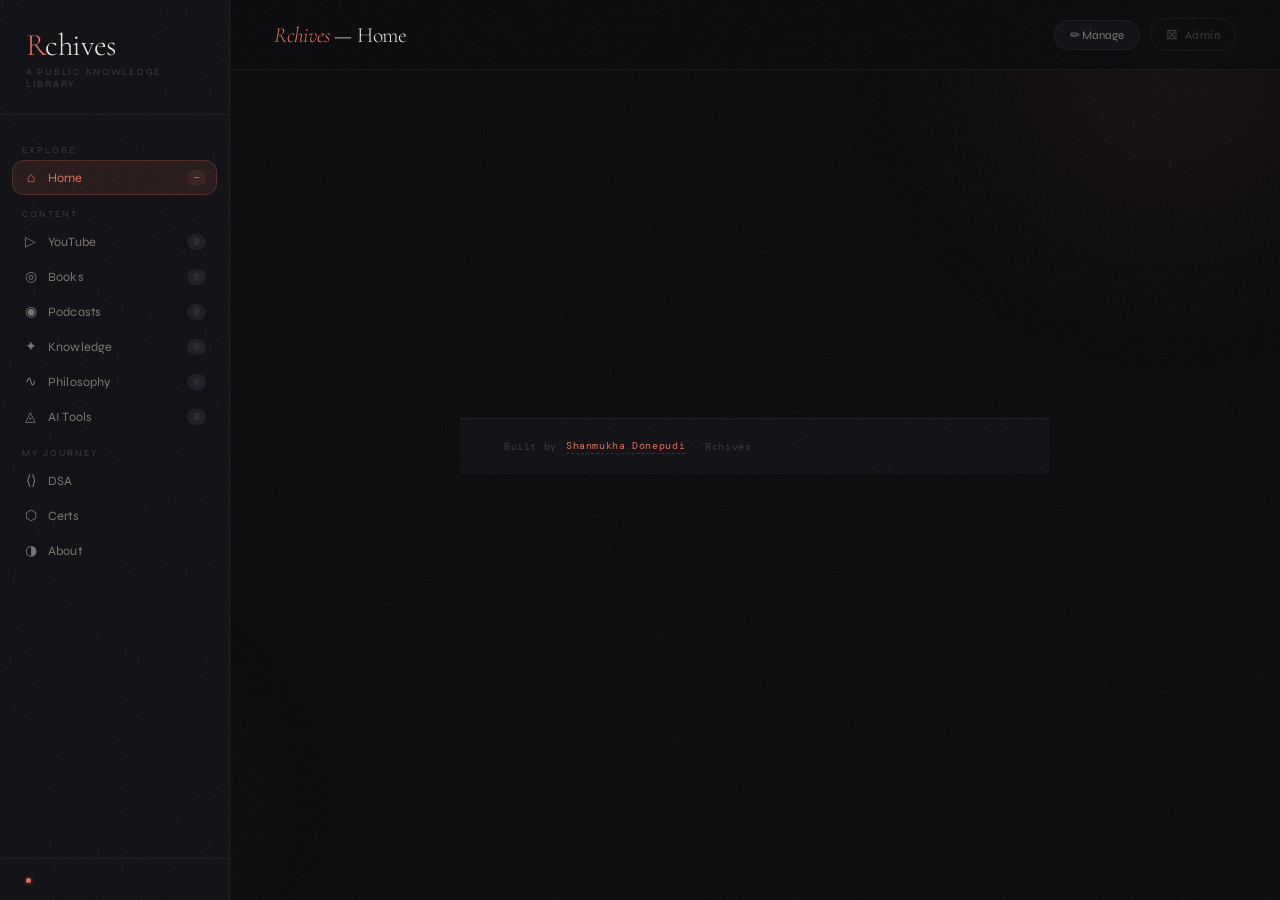
==== commit 6750cc6e: "Fix card-thumb class and update book cover handling" ====
--- a/rchives.html
+++ b/rchives.html
@@ -252,6 +252,7 @@
 
 /* grid */
 .grid{display:grid;grid-template-columns:repeat(auto-fill,minmax(262px,1fr));gap:13px;margin-bottom:48px}
+#grid-books{grid-template-columns:repeat(auto-fill,minmax(180px,1fr))}
 
 /* card */
 .card{background:var(--surface);border:1px solid var(--border);border-radius:var(--radius);padding:0;transition:all .22s;position:relative;overflow:hidden;display:flex;flex-direction:column}
@@ -260,7 +261,8 @@
 .card:hover::before{height:100%}
 
 /* youtube thumbnail */
-.card-thumb{width:100%;aspect-ratio:16/9;object-fit:cover;display:block;background:var(--surface3)}
+..card-thumb{width:100%;aspect-ratio:16/9;object-fit:cover;display:block;background:var(--surface3)}
+.card-thumb.book-cover{aspect-ratio:2/3;object-fit:cover;object-position:top}
 .card-thumb-wrap{position:relative;overflow:hidden}
 .card-thumb-wrap::after{content:'▶';position:absolute;inset:0;display:flex;align-items:center;justify-content:center;font-size:1.8rem;color:#fff;opacity:0;background:rgba(0,0,0,0.45);transition:opacity .22s}
 .card-thumb-wrap:hover::after{opacity:1}
@@ -652,6 +654,18 @@
       <input type="url" id="e-yturl" placeholder="https://youtube.com/watch?v=…" oninput="previewThumb(this.value)">
       <img id="thumb-prev" class="thumb-preview" alt="thumbnail preview">
     </div>
+    <div class="aitool-extra" id="aitool-extra" style="display:none;margin-bottom:17px">
+  <label style="display:block;font-size:.66rem;letter-spacing:.13em;text-transform:uppercase;color:var(--text-muted);margin-bottom:6px;font-weight:500">Tool URL</label>
+  <input type="url" id="e-toolurl" placeholder="https://tool.com">
+</div>
+
+<div class="book-extra" id="book-extra" style="display:none;margin-bottom:17px">
+  <label style="display:block;font-size:.66rem;letter-spacing:.13em;text-transform:uppercase;color:var(--text-muted);margin-bottom:6px;font-weight:500">Book Cover Image URL</label>
+  <input type="url" id="e-coverurl" placeholder="https://covers.openlibrary.org/...">
+  <img id="cover-prev" style="width:80px;margin-top:8px;border-radius:6px;display:none;border:1px solid var(--border)" alt="cover">
+  <label style="display:block;font-size:.66rem;letter-spacing:.13em;text-transform:uppercase;color:var(--text-muted);margin-bottom:6px;font-weight:500;margin-top:12px">Buy Link (Amazon / Flipkart etc.)</label>
+  <input type="url" id="e-buyurl" placeholder="https://amazon.in/...">
+</div>
 
     <div class="fg">
       <label>Tags <span style="color:var(--text-dim);font-weight:300">(comma separated)</span></label>
@@ -789,21 +803,26 @@
   const vid = item.type==='video' ? ytIdFromUrl(item.yturl||'') : null;
 
   let thumbHtml = '';
-  if (vid) {
-    const thumbSrc = ytThumb(vid);
-    thumbHtml = `<div class="card-thumb-wrap">
-        <img class="card-thumb" src="${thumbSrc}" alt="${esc(item.title)}" loading="lazy"
-          onerror="this.style.display='none';this.parentElement.style.display='none'">
-    </div>`;
-  }
-
+if (vid) {
+  const thumbSrc = ytThumb(vid);
+  thumbHtml = `<div class="card-thumb-wrap">
+    <img class="card-thumb" src="${thumbSrc}" alt="${esc(item.title)}" loading="lazy"
+      onerror="this.style.display='none';this.parentElement.style.display='none'">
+  </div>`;
+}} else if (item.type === 'book' && item.coverurl) {
+  thumbHtml = `<div class="card-thumb-wrap">
+    <img class="card-thumb book-cover" src="${esc(item.coverurl)}" alt="${esc(item.title)}" loading="lazy"
+      onerror="this.style.display='none';this.parentElement.style.display='none'">
+  </div>`;
+}
   const titleInner = (vid && item.yturl)
     ? `<a href="${esc(item.yturl)}" target="_blank" rel="noopener">${esc(item.title)}</a>`
     : esc(item.title);
 
-  const isVideo = item.type === 'video' && item.yturl;
-  const cardClick = isVideo ? `onclick="if(!event.target.classList.contains('card-del'))window.open('${esc(item.yturl)}','_blank')"` : '';
-  const cardCursor = isVideo ? 'cursor:pointer' : '';
+const isVideo = item.type === 'video' && item.yturl;
+const isBook  = item.type === 'book'  && item.buyurl;
+ const cardClick = isVideo ? `onclick="if(!event.target.classList.contains('card-del'))window.open('${esc(item.yturl)}','_blank')"` : '';
+const cardCursor = isVideo ? 'cursor:pointer' : '';
 
   return `<div class="card" data-id="${item.id}" ${cardClick} style="${cardCursor}">
     ${delBtn}
@@ -814,7 +833,9 @@
       ${author ? `<div class="card-author">— ${author}</div>` : ''}
       ${item.notes ? `<div class="card-note">${esc(item.notes)}</div>` : ''}
       ${tags ? `<div class="chips">${tags}</div>` : ''}
-      ${item.date ? `<div class="card-date">${esc(item.date)}</div>` : ''}
+     ${item.date ? `<div class="card-date">${esc(item.date)}</div>` : ''}
+${item.buyurl ? `<a href="${esc(item.buyurl)}" target="_blank" rel="noopener" onclick="event.stopPropagation()" style="display:inline-flex;align-items:center;gap:4px;margin-top:8px;font-size:0.62rem;color:var(--salmon);border:1px solid var(--border-salmon);border-radius:50px;padding:3px 10px;text-decoration:none;font-family:'DM Mono',monospace;transition:all .18s" onmouseover="this.style.background='var(--salmon-glow)'" onmouseout="this.style.background='transparent'">⊙ Buy</a>` : ''}
+${item.toolurl ? `<a href="${esc(item.toolurl)}" target="_blank" rel="noopener" onclick="event.stopPropagation()" style="display:inline-flex;align-items:center;gap:4px;margin-top:8px;font-size:0.62rem;color:var(--salmon);border:1px solid var(--border-salmon);border-radius:50px;padding:3px 10px;text-decoration:none;font-family:'DM Mono',monospace;transition:all .18s" onmouseover="this.style.background='var(--salmon-glow)'" onmouseout="this.style.background='transparent'">◬ Open Tool</a>` : ''}
     </div>
   </div>`;
 }
@@ -1071,7 +1092,7 @@
 function bgClose(e) { if (e.target===document.getElementById('modal-bg')) closeModal(); }
 function closeModal() {
   document.getElementById('modal-bg').classList.remove('open');
-  ['e-title','e-author','e-yturl','e-tags','e-notes'].forEach(id=>{ const el=document.getElementById(id); if(el) el.value=''; });
+ ['e-title','e-author','e-yturl','e-tags','e-notes','e-toolurl','e-coverurl','e-buyurl'].forEach(id=>{ const el=document.getElementById(id); if(el) el.value=''; });
   const tp=document.getElementById('thumb-prev'); if(tp){tp.classList.remove('show');tp.src='';}
   document.getElementById('yt-extra').classList.remove('show');
 }
@@ -1089,7 +1110,15 @@
   }
   const labels = {video:'Channel / Creator',book:'Author',podcast:'Host / Show',knowledge:'Source',philosophy:'Source / Philosopher',aitool:'Made by / Category','dsa-note':'Source / Topic'};
   document.getElementById('e-author-lbl').textContent = labels[type]||'Author';
-  document.getElementById('yt-extra').classList.toggle('show', type==='video');
+  document.getElementById('yt-extra').style.display = type==='video' ? 'block' : 'none';
+document.getElementById('aitool-extra').style.display = type==='aitool' ? 'block' : 'none';
+document.getElementById('book-extra').style.display = type==='book' ? 'block' : 'none';
+  const coverInp = document.getElementById('e-coverurl');
+coverInp.oninput = function() {
+  const img = document.getElementById('cover-prev');
+  img.src = this.value;
+  img.style.display = this.value ? 'block' : 'none';
+};
 }
 
 function fmtDate() {
@@ -1106,7 +1135,10 @@
     title,
     author: document.getElementById('e-author').value.trim(),
     source: curType==='philosophy' ? document.getElementById('e-author').value.trim() : '',
-    yturl: document.getElementById('e-yturl')?.value.trim() || '',
+   yturl:     document.getElementById('e-yturl')?.value.trim()    || '',
+toolurl:   document.getElementById('e-toolurl')?.value.trim()  || '',
+coverurl:  document.getElementById('e-coverurl')?.value.trim() || '',
+buyurl:    document.getElementById('e-buyurl')?.value.trim()   || '',
     tags: document.getElementById('e-tags').value.split(',').map(t=>t.trim()).filter(Boolean),
     notes: document.getElementById('e-notes').value.trim(),
     date: fmtDate(),
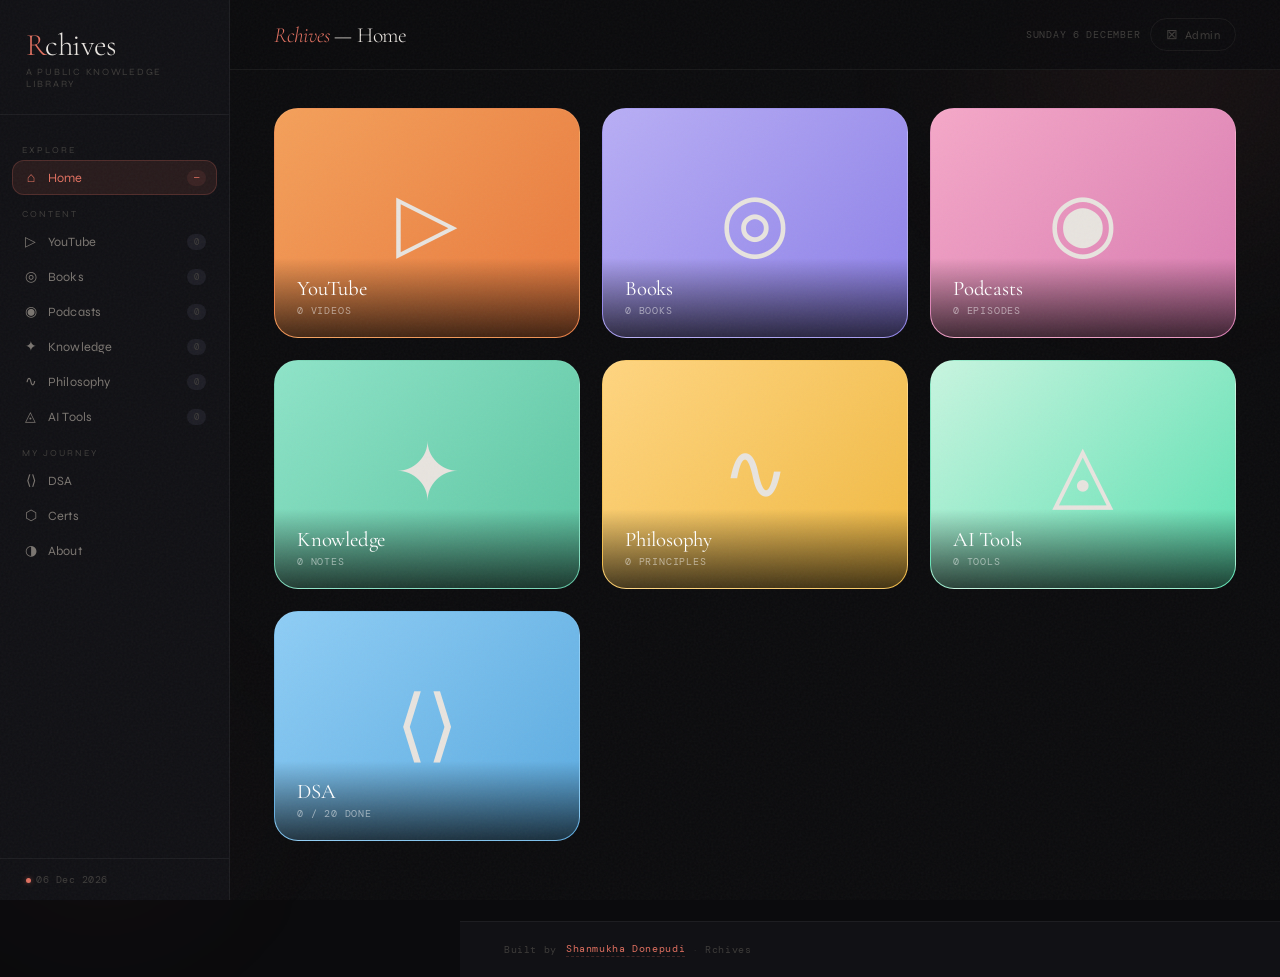
==== commit 8d2782fe: "Update print statement from 'Hello' to 'Goodbye'" ====
--- a/rchives.html
+++ b/rchives.html
@@ -107,12 +107,6 @@
 .add-btn:hover{background:rgba(224,112,96,0.2);box-shadow:0 0 18px rgba(224,112,96,0.15)}
 .add-btn .ab-icon{font-size:1rem;font-weight:300}
 
-/* manage button — hidden until authed */
-.manage-btn{display:none;align-items:center;gap:6px;padding:7px 15px;background:var(--surface);border:1px solid var(--border);border-radius:50px;color:var(--text-muted);font-size:.72rem;font-family:'Syne',sans-serif;cursor:pointer;transition:all .18s;white-space:nowrap}
-.manage-btn.visible{display:flex}
-.manage-btn:hover{border-color:var(--border-salmon);color:var(--text)}
-.manage-btn.on{background:rgba(255,80,80,.08);border-color:rgba(255,80,80,.25);color:#ff6060}
-
 /* lock / auth button — always visible */
 .lock-btn{
   display:flex;align-items:center;gap:6px;
@@ -207,14 +201,14 @@
   font-size:0.62rem;font-family:'DM Mono',monospace;
   color:rgba(255,255,255,0.5);letter-spacing:0.08em;text-transform:uppercase;
 }
-/* colour palettes per section — matching the colourful illustration style */
+/* color palettes per section */
 .sb-videos  {background:linear-gradient(135deg,#f4a05a 0%,#e8783c 100%)}
 .sb-books   {background:linear-gradient(135deg,#b8aef5 0%,#8c7fe8 100%)}
 .sb-podcasts{background:linear-gradient(135deg,#f5a8c8 0%,#d87ab0 100%)}
 .sb-knowledge{background:linear-gradient(135deg,#8ee4c8 0%,#5ac4a0 100%)}
 .sb-philosophy{background:linear-gradient(135deg,#ffd580 0%,#f0b840 100%)}
 .sb-dsa     {background:linear-gradient(135deg,#8ecdf5 0%,#5aaae0 100%)}
-.sb-aitools  {background:linear-gradient(135deg,#c8f5e0 0%,#5ae0b0 100%)}
+.sb-aitools {background:linear-gradient(135deg,#c8f5e0 0%,#5ae0b0 100%)}
 
 @media(max-width:860px){
   .home-grid{grid-template-columns:repeat(2,1fr);padding:20px 18px 60px;gap:14px}
@@ -260,19 +254,16 @@
 .card:hover{border-color:var(--border-salmon);transform:translateY(-2px);box-shadow:0 12px 38px rgba(0,0,0,0.35),0 0 22px rgba(224,112,96,0.06)}
 .card:hover::before{height:100%}
 
-/* youtube thumbnail */
-..card-thumb{width:100%;aspect-ratio:16/9;object-fit:cover;display:block;background:var(--surface3)}
+/* thumbnails */
+.card-thumb{width:100%;aspect-ratio:16/9;object-fit:cover;display:block;background:var(--surface3)}
 .card-thumb.book-cover{aspect-ratio:2/3;object-fit:cover;object-position:top}
 .card-thumb-wrap{position:relative;overflow:hidden}
 .card-thumb-wrap::after{content:'▶';position:absolute;inset:0;display:flex;align-items:center;justify-content:center;font-size:1.8rem;color:#fff;opacity:0;background:rgba(0,0,0,0.45);transition:opacity .22s}
 .card-thumb-wrap:hover::after{opacity:1}
-.card-thumb-link{display:block;text-decoration:none}
 
 .card-body{padding:18px 20px;flex:1;display:flex;flex-direction:column}
 .card-pill{display:inline-flex;align-items:center;gap:5px;font-size:0.58rem;letter-spacing:0.14em;text-transform:uppercase;color:var(--salmon);background:var(--salmon-glow);border:1px solid var(--border-salmon);padding:3px 9px;border-radius:50px;margin-bottom:12px;font-weight:600}
 .card-title{font-family:'Cormorant Garamond',serif;font-size:1.13rem;font-weight:400;line-height:1.35;margin-bottom:6px;color:var(--text)}
-.card-title a{color:inherit;text-decoration:none;transition:color .18s}
-.card-title a:hover{color:var(--salmon)}
 .card-author{font-size:0.67rem;color:var(--text-muted);font-family:'DM Mono',monospace;margin-bottom:9px;letter-spacing:0.03em}
 .card-note{font-size:0.77rem;color:var(--text-muted);line-height:1.65;display:-webkit-box;-webkit-line-clamp:3;-webkit-box-orient:vertical;overflow:hidden;margin-bottom:10px}
 .chips{display:flex;flex-wrap:wrap;gap:5px}
@@ -289,7 +280,7 @@
 /* dsa */
 .dsa-grid{display:grid;grid-template-columns:repeat(auto-fill,minmax(112px,1fr));gap:9px;margin-bottom:34px}
 .dsa-chip{background:var(--surface);border:1px solid var(--border);border-radius:var(--radius-sm);padding:14px 10px;text-align:center;transition:all .18s}
-.dsa-chip.done{border-color:var(--border-salmon);background:var(--salmon-glow)}
+.dsa-chip.done {border-color:var(--border-salmon);background:var(--salmon-glow)}
 .dsa-chip:hover{transform:translateY(-2px);box-shadow:0 6px 18px rgba(0,0,0,0.28)}
 .dsa-ico{font-size:1.3rem;margin-bottom:5px}
 .dsa-name{font-size:0.67rem;color:var(--text-muted)}
@@ -323,7 +314,7 @@
 .mantra::before{content:'"';position:absolute;left:0;top:11px;color:var(--salmon);font-size:1.4rem;opacity:0.4;line-height:1}
 .mantra:last-child{border-bottom:none}
 
-/* empty */
+/* empty statement state */
 .empty{grid-column:1/-1;padding:48px 20px;text-align:center;border:1px dashed var(--border);border-radius:var(--radius-lg)}
 .empty-ico{font-size:1.9rem;opacity:0.18;margin-bottom:9px}
 .empty-title{font-family:'Cormorant Garamond',serif;font-size:1.05rem;color:var(--text-dim);font-weight:300}
@@ -347,7 +338,6 @@
 .fg input,.fg select,.fg textarea{width:100%;background:var(--surface2);border:1px solid var(--border);border-radius:var(--radius-sm);padding:10px 13px;color:var(--text);font-size:0.82rem;font-family:'Syne',sans-serif;outline:none;transition:all .18s;appearance:none}
 .fg input:focus,.fg select:focus,.fg textarea:focus{border-color:var(--border-salmon);box-shadow:0 0 0 3px var(--salmon-glow)}
 .fg textarea{resize:vertical;min-height:80px;line-height:1.6}
-select option{background:var(--surface2)}
 
 .type-grid{display:grid;grid-template-columns:repeat(3,1fr);gap:7px;margin-bottom:17px}
 .type-opt{padding:10px 6px;border:1px solid var(--border);border-radius:var(--radius-sm);text-align:center;cursor:pointer;font-size:0.69rem;color:var(--text-muted);transition:all .17s;letter-spacing:.04em;user-select:none}
@@ -355,23 +345,21 @@
 .type-opt.sel{border-color:var(--salmon);color:var(--salmon);background:var(--salmon-glow)}
 .type-opt .ti{font-size:1.2rem;display:block;margin-bottom:3px}
 .yt-extra{display:none;margin-bottom:17px}
-.yt-extra.show{display:block}
-
-/* thumb preview */
+
+/* thumbnail preview window */
 .thumb-preview{width:100%;aspect-ratio:16/9;object-fit:cover;border-radius:var(--radius-sm);border:1px solid var(--border);margin-top:8px;display:none;background:var(--surface3)}
 .thumb-preview.show{display:block}
 
 .save-btn{width:100%;padding:12px;background:linear-gradient(135deg,var(--salmon-soft),var(--salmon));border:none;border-radius:50px;color:#fff;font-size:0.82rem;font-family:'Syne',sans-serif;font-weight:600;cursor:pointer;letter-spacing:.05em;transition:all .22s;margin-top:4px}
 .save-btn:hover{box-shadow:0 8px 26px rgba(224,112,96,.3);transform:translateY(-1px)}
 
-/* delete button (only shows in manage mode) */
+/* delete engine assets */
 .card-del{position:absolute;top:10px;right:10px;width:24px;height:24px;border-radius:50%;border:1px solid var(--border);background:rgba(11,11,13,.8);color:var(--text-dim);font-size:.68rem;cursor:pointer;display:flex;align-items:center;justify-content:center;opacity:0;transition:all .18s;z-index:2;backdrop-filter:blur(4px)}
 .card:hover .card-del{opacity:1}
 .card-del:hover{background:rgba(224,112,96,.15);color:var(--salmon);border-color:var(--border-salmon)}
-.manage-mode .card-del{opacity:1}
-
-/* manage toggle */
-.manage-btn{display:flex;align-items:center;gap:6px;padding:7px 15px;background:var(--surface);border:1px solid var(--border);border-radius:50px;color:var(--text-muted);font-size:.72rem;font-family:'Syne',sans-serif;cursor:pointer;transition:all .18s;white-space:nowrap}
+
+.manage-btn{display:none;align-items:center;gap:6px;padding:7px 15px;background:var(--surface);border:1px solid var(--border);border-radius:50px;color:var(--text-muted);font-size:.72rem;font-family:'Syne',sans-serif;cursor:pointer;transition:all .18s;white-space:nowrap}
+.manage-btn.visible{display:flex}
 .manage-btn:hover{border-color:var(--border-salmon);color:var(--text)}
 .manage-btn.on{background:rgba(255,80,80,.08);border-color:rgba(255,80,80,.25);color:#ff6060}
 
@@ -391,7 +379,7 @@
 
 /* ── FOOTER ── */
 .site-footer{
-  margin:var(--sidebar);
+  margin-left:var(--sidebar);
   padding:20px 44px;
   border-top:1px solid var(--border);
   display:flex;align-items:center;gap:9px;
@@ -413,7 +401,7 @@
 ::-webkit-scrollbar-track{background:transparent}
 ::-webkit-scrollbar-thumb{background:var(--surface3);border-radius:4px}
 
-/* mobile */
+/* mobile layer layout */
 .mob-btn{display:none;position:fixed;top:13px;left:13px;z-index:200;width:34px;height:34px;background:var(--surface);border:1px solid var(--border);border-radius:10px;align-items:center;justify-content:center;cursor:pointer;font-size:.95rem;color:var(--text-muted)}
 .mob-ov{display:none;position:fixed;inset:0;background:rgba(0,0,0,.55);z-index:99}
 .mob-ov.open{display:block}
@@ -440,7 +428,6 @@
 <div class="mob-ov" id="ov" onclick="closeSidebar()"></div>
 <button class="mob-btn" onclick="toggleSidebar()">☰</button>
 
-<!-- ═══════════════ SIDEBAR ═══════════════ -->
 <aside class="sidebar" id="sidebar">
   <div class="logo-wrap">
     <div class="logo"><span>R</span>chives</div>
@@ -468,7 +455,6 @@
   </div>
 </aside>
 
-<!-- ═══════════════ MAIN ═══════════════ -->
 <main class="main" id="main-el">
   <div class="topbar">
     <div class="topbar-title" id="topbar-title"><em>Rchives</em> — Home</div>
@@ -483,56 +469,47 @@
     </div>
   </div>
 
-  <!-- HOME -->
   <section class="page active" id="page-home">
     <div class="home-grid" id="home-grid">
-      <!-- rendered by JS -->
-    </div>
+      </div>
   </section>
 
-  <!-- YOUTUBE -->
   <section class="page" id="page-videos">
     <button class="back-btn" onclick="goHome()"><span class="ba">←</span> Back</button>
     <div class="sec"><div class="sec-title">YouTube ▷</div><div class="sec-count" id="cnt-videos"></div></div>
     <div class="grid" id="grid-videos"></div>
   </section>
 
-  <!-- BOOKS -->
   <section class="page" id="page-books">
     <button class="back-btn" onclick="goHome()"><span class="ba">←</span> Back</button>
     <div class="sec"><div class="sec-title">Books ◎</div><div class="sec-count" id="cnt-books"></div></div>
     <div class="grid" id="grid-books"></div>
   </section>
 
-  <!-- PODCASTS -->
   <section class="page" id="page-podcasts">
     <button class="back-btn" onclick="goHome()"><span class="ba">←</span> Back</button>
     <div class="sec"><div class="sec-title">Podcasts ◉</div><div class="sec-count" id="cnt-podcasts"></div></div>
     <div class="grid" id="grid-podcasts"></div>
   </section>
 
-  <!-- KNOWLEDGE -->
   <section class="page" id="page-knowledge">
     <button class="back-btn" onclick="goHome()"><span class="ba">←</span> Back</button>
     <div class="sec"><div class="sec-title">Knowledge ✦</div><div class="sec-count" id="cnt-knowledge"></div></div>
     <div class="grid" id="grid-knowledge"></div>
   </section>
 
-  <!-- PHILOSOPHY -->
   <section class="page" id="page-philosophy">
     <button class="back-btn" onclick="goHome()"><span class="ba">←</span> Back</button>
     <div class="sec"><div class="sec-title">Life Philosophies ∿</div><div class="sec-count" id="cnt-philosophy"></div></div>
     <div id="grid-philosophy"></div>
   </section>
 
-  <!-- AI TOOLS -->
   <section class="page" id="page-aitools">
     <button class="back-btn" onclick="goHome()"><span class="ba">←</span> Back</button>
     <div class="sec"><div class="sec-title">AI Tools ◬</div><div class="sec-count" id="cnt-aitools"></div></div>
     <div class="grid" id="grid-aitools"></div>
   </section>
 
-  <!-- DSA -->
   <section class="page" id="page-dsa">
     <button class="back-btn" onclick="goHome()"><span class="ba">←</span> Back</button>
     <div class="sec"><div class="sec-title">Core Topics</div><div class="sec-count" id="dsa-count"></div></div>
@@ -547,7 +524,6 @@
     </div>
   </section>
 
-  <!-- CERTS -->
   <section class="page" id="page-certs">
     <button class="back-btn" onclick="goHome()"><span class="ba">←</span> Back</button>
     <div class="sec"><div class="sec-title">All Certifications</div></div>
@@ -570,7 +546,6 @@
     </div>
   </section>
 
-  <!-- ABOUT -->
   <section class="page" id="page-about">
     <button class="back-btn" onclick="goHome()"><span class="ba">←</span> Back</button>
     <div class="about-panel">
@@ -596,17 +571,16 @@
         </div>
       </div>
     </div>
-  </section>  <!-- FOOTER -->
+  </section>
+
   <footer class="site-footer">
     <span class="footer-text">Built by</span>
     <a class="footer-link" href="https://shanmukha-delta.vercel.app/" target="_blank" rel="noopener">Shanmukha Donepudi</a>
     <span class="footer-dot">·</span>
     <span class="footer-text">Rchives</span>
   </footer>
-
 </main>
 
-<!-- ═══════════════ AUTH MODAL ═══════════════ -->
 <div class="auth-bg" id="auth-bg" onclick="authBgClose(event)">
   <div class="auth-box">
     <button class="auth-close-x" onclick="closeAuth()">✕</button>
@@ -620,7 +594,6 @@
   </div>
 </div>
 
-<!-- ═══════════════ ADD ENTRY MODAL ═══════════════ -->
 <div class="modal-bg" id="modal-bg" onclick="bgClose(event)">
   <div class="modal">
     <div class="modal-title">Add to <em>Rchives</em></div>
@@ -648,32 +621,33 @@
       <input type="text" id="e-author" placeholder="By whom?">
     </div>
 
-    <!-- YouTube-specific -->
     <div class="yt-extra" id="yt-extra">
-      <label style="display:block;font-size:.66rem;letter-spacing:.13em;text-transform:uppercase;color:var(--text-muted);margin-bottom:6px;font-weight:500">YouTube URL <span style="color:var(--text-dim);font-weight:300">(paste link to auto-fetch thumbnail)</span></label>
+      <label style="display:block;font-size:.66rem;letter-spacing:.13em;text-transform:uppercase;color:var(--text-muted);margin-bottom:6px;font-weight:500">YouTube URL <span style="color:var(--text-dim);font-weight:300">(auto-fetches thumbnail)</span></label>
       <input type="url" id="e-yturl" placeholder="https://youtube.com/watch?v=…" oninput="previewThumb(this.value)">
       <img id="thumb-prev" class="thumb-preview" alt="thumbnail preview">
     </div>
+
     <div class="aitool-extra" id="aitool-extra" style="display:none;margin-bottom:17px">
-  <label style="display:block;font-size:.66rem;letter-spacing:.13em;text-transform:uppercase;color:var(--text-muted);margin-bottom:6px;font-weight:500">Tool URL</label>
-  <input type="url" id="e-toolurl" placeholder="https://tool.com">
-</div>
-
-<div class="book-extra" id="book-extra" style="display:none;margin-bottom:17px">
-  <label style="display:block;font-size:.66rem;letter-spacing:.13em;text-transform:uppercase;color:var(--text-muted);margin-bottom:6px;font-weight:500">Book Cover Image URL</label>
-  <input type="url" id="e-coverurl" placeholder="https://covers.openlibrary.org/...">
-  <img id="cover-prev" style="width:80px;margin-top:8px;border-radius:6px;display:none;border:1px solid var(--border)" alt="cover">
-  <label style="display:block;font-size:.66rem;letter-spacing:.13em;text-transform:uppercase;color:var(--text-muted);margin-bottom:6px;font-weight:500;margin-top:12px">Buy Link (Amazon / Flipkart etc.)</label>
-  <input type="url" id="e-buyurl" placeholder="https://amazon.in/...">
-</div>
+      <label style="display:block;font-size:.66rem;letter-spacing:.13em;text-transform:uppercase;color:var(--text-muted);margin-bottom:6px;font-weight:500">Tool URL</label>
+      <input type="url" id="e-toolurl" placeholder="https://tool.com">
+    </div>
+
+    <div class="book-extra" id="book-extra" style="display:none;margin-bottom:17px">
+      <label style="display:block;font-size:.66rem;letter-spacing:.13em;text-transform:uppercase;color:var(--text-muted);margin-bottom:6px;font-weight:500">Book Cover Image URL</label>
+      <input type="url" id="e-coverurl" placeholder="https://covers.openlibrary.org/..." oninput="previewCover(this.value)">
+      <img id="cover-prev" style="width:80px;margin-top:8px;border-radius:6px;display:none;border:1px solid var(--border)" alt="cover">
+      
+      <label style="display:block;font-size:.66rem;letter-spacing:.13em;text-transform:uppercase;color:var(--text-muted);margin-bottom:6px;font-weight:500;margin-top:12px">Buy Link</label>
+      <input type="url" id="e-buyurl" placeholder="https://amazon.in/...">
+    </div>
 
     <div class="fg">
       <label>Tags <span style="color:var(--text-dim);font-weight:300">(comma separated)</span></label>
-      <input type="text" id="e-tags" placeholder="e.g. philosophy, dsa, habits">
+      <input type="text" id="e-tags" placeholder="philosophy, dsa, java, branding">
     </div>
     <div class="fg">
       <label>Notes / Takeaway</label>
-      <textarea id="e-notes" placeholder="Key ideas, quotes, what you learned…"></textarea>
+      <textarea id="e-notes" placeholder="Key ideas, quotes, or learnings..."></textarea>
     </div>
 
     <button class="save-btn" onclick="saveEntry()">Add to Library →</button>
@@ -682,7 +656,7 @@
 
 <script>
 /* ═══════════════════════════════════════
-   STATIC DATA (DSA + Certs — edit here)
+   STATIC JOURNEY MAPPERS
 ═══════════════════════════════════════ */
 const DSA_TOPICS = [
   {id:'arrays',    name:'Arrays',      icon:'▦', done:false},
@@ -716,31 +690,23 @@
 ];
 
 /* ═══════════════════════════════════════
-   STATE (localStorage)
+   STORAGE STATES
 ═══════════════════════════════════════ */
 const KEY = 'rchives_lib_v1';
 const DSA_KEY = 'rchives_dsa_v1';
 const CERT_KEY = 'rchives_certs_v1';
 
-function loadLib() {
-  try { return JSON.parse(localStorage.getItem(KEY) || '[]'); } catch { return []; }
-}
+function loadLib() { try { return JSON.parse(localStorage.getItem(KEY) || '[]'); } catch { return []; } }
 function saveLib(lib) { localStorage.setItem(KEY, JSON.stringify(lib)); }
 
 function loadDSA() {
-  try {
-    const saved = JSON.parse(localStorage.getItem(DSA_KEY));
-    if (saved) return saved;
-  } catch {}
+  try { const saved = JSON.parse(localStorage.getItem(DSA_KEY)); if (saved) return saved; } catch {}
   return DSA_TOPICS.map(t => ({...t}));
 }
 function saveDSA(arr) { localStorage.setItem(DSA_KEY, JSON.stringify(arr)); }
 
 function loadCerts() {
-  try {
-    const saved = JSON.parse(localStorage.getItem(CERT_KEY));
-    if (saved) return saved;
-  } catch {}
+  try { const saved = JSON.parse(localStorage.getItem(CERT_KEY)); if (saved) return saved; } catch {}
   return CERTS_DEFAULT.map(c => ({...c}));
 }
 function saveCerts(arr) { localStorage.setItem(CERT_KEY, JSON.stringify(arr)); }
@@ -752,9 +718,6 @@
 let curType = 'video';
 let curPage = 'home';
 
-/* ═══════════════════════════════════════
-   TYPE META
-═══════════════════════════════════════ */
 const T = {
   video:    {label:'YouTube',    icon:'▷', page:'videos'},
   book:     {label:'Book',       icon:'◎', page:'books'},
@@ -766,7 +729,7 @@
 };
 
 /* ═══════════════════════════════════════
-   YOUTUBE UTILS
+   MEDIA PARSERS
 ═══════════════════════════════════════ */
 function ytIdFromUrl(url) {
   if (!url) return null;
@@ -780,9 +743,8 @@
   }
   return null;
 }
-function ytThumb(videoId) {
-  return `https://img.youtube.com/vi/${videoId}/hqdefault.jpg`;
-}
+function ytThumb(videoId) { return `https://img.youtube.com/vi/${videoId}/hqdefault.jpg`; }
+
 function previewThumb(url) {
   const vid = ytIdFromUrl(url);
   const img = document.getElementById('thumb-prev');
@@ -790,8 +752,14 @@
   else { img.classList.remove('show'); img.src=''; }
 }
 
+function previewCover(url) {
+  const img = document.getElementById('cover-prev');
+  if (url) { img.src = url; img.style.display = 'block'; }
+  else { img.style.display = 'none'; img.src = ''; }
+}
+
 /* ═══════════════════════════════════════
-   CARD BUILDER
+   DOM VIEW RENDERING
 ═══════════════════════════════════════ */
 function esc(s){ return (s||'').replace(/&/g,'&amp;').replace(/</g,'&lt;').replace(/>/g,'&gt;').replace(/"/g,'&quot;'); }
 
@@ -803,28 +771,17 @@
   const vid = item.type==='video' ? ytIdFromUrl(item.yturl||'') : null;
 
   let thumbHtml = '';
-if (vid) {
-  const thumbSrc = ytThumb(vid);
-  thumbHtml = `<div class="card-thumb-wrap">
-    <img class="card-thumb" src="${thumbSrc}" alt="${esc(item.title)}" loading="lazy"
-      onerror="this.style.display='none';this.parentElement.style.display='none'">
-  </div>`;
-}} else if (item.type === 'book' && item.coverurl) {
-  thumbHtml = `<div class="card-thumb-wrap">
-    <img class="card-thumb book-cover" src="${esc(item.coverurl)}" alt="${esc(item.title)}" loading="lazy"
-      onerror="this.style.display='none';this.parentElement.style.display='none'">
-  </div>`;
-}
-  const titleInner = (vid && item.yturl)
-    ? `<a href="${esc(item.yturl)}" target="_blank" rel="noopener">${esc(item.title)}</a>`
-    : esc(item.title);
-
-const isVideo = item.type === 'video' && item.yturl;
-const isBook  = item.type === 'book'  && item.buyurl;
- const cardClick = isVideo ? `onclick="if(!event.target.classList.contains('card-del'))window.open('${esc(item.yturl)}','_blank')"` : '';
-const cardCursor = isVideo ? 'cursor:pointer' : '';
-
-  return `<div class="card" data-id="${item.id}" ${cardClick} style="${cardCursor}">
+  if (vid) {
+    thumbHtml = `<div class="card-thumb-wrap"><img class="card-thumb" src="${ytThumb(vid)}" alt="${esc(item.title)}" loading="lazy"></div>`;
+  } else if (item.type === 'book' && item.coverurl) {
+    thumbHtml = `<div class="card-thumb-wrap"><img class="card-thumb book-cover" src="${esc(item.coverurl)}" alt="${esc(item.title)}" loading="lazy"></div>`;
+  }
+
+  const destinationUrl = item.type==='video' ? item.yturl : (item.type==='book' ? item.buyurl : item.toolurl);
+  const clickAttr = destinationUrl ? `onclick="if(!event.target.classList.contains('card-del'))window.open('${esc(destinationUrl)}','_blank')"` : '';
+  const cursorStyle = destinationUrl ? 'cursor:pointer' : '';
+
+  return `<div class="card" data-id="${item.id}" ${clickAttr} style="${cursorStyle}">
     ${delBtn}
     ${thumbHtml}
     <div class="card-body">
@@ -833,9 +790,9 @@
       ${author ? `<div class="card-author">— ${author}</div>` : ''}
       ${item.notes ? `<div class="card-note">${esc(item.notes)}</div>` : ''}
       ${tags ? `<div class="chips">${tags}</div>` : ''}
-     ${item.date ? `<div class="card-date">${esc(item.date)}</div>` : ''}
-${item.buyurl ? `<a href="${esc(item.buyurl)}" target="_blank" rel="noopener" onclick="event.stopPropagation()" style="display:inline-flex;align-items:center;gap:4px;margin-top:8px;font-size:0.62rem;color:var(--salmon);border:1px solid var(--border-salmon);border-radius:50px;padding:3px 10px;text-decoration:none;font-family:'DM Mono',monospace;transition:all .18s" onmouseover="this.style.background='var(--salmon-glow)'" onmouseout="this.style.background='transparent'">⊙ Buy</a>` : ''}
-${item.toolurl ? `<a href="${esc(item.toolurl)}" target="_blank" rel="noopener" onclick="event.stopPropagation()" style="display:inline-flex;align-items:center;gap:4px;margin-top:8px;font-size:0.62rem;color:var(--salmon);border:1px solid var(--border-salmon);border-radius:50px;padding:3px 10px;text-decoration:none;font-family:'DM Mono',monospace;transition:all .18s" onmouseover="this.style.background='var(--salmon-glow)'" onmouseout="this.style.background='transparent'">◬ Open Tool</a>` : ''}
+      ${item.date ? `<div class="card-date">${esc(item.date)}</div>` : ''}
+      ${item.buyurl ? `<a href="${esc(item.buyurl)}" target="_blank" rel="noopener" onclick="event.stopPropagation()" style="display:inline-flex;align-items:center;gap:4px;margin-top:8px;font-size:0.62rem;color:var(--salmon);border:1px solid var(--border-salmon);border-radius:50px;padding:3px 10px;text-decoration:none;font-family:'DM Mono',monospace;transition:all .18s" onmouseover="this.style.background='var(--salmon-glow)'" onmouseout="this.style.background='transparent'">⊙ Buy</a>` : ''}
+      ${item.toolurl ? `<a href="${esc(item.toolurl)}" target="_blank" rel="noopener" onclick="event.stopPropagation()" style="display:inline-flex;align-items:center;gap:4px;margin-top:8px;font-size:0.62rem;color:var(--salmon);border:1px solid var(--border-salmon);border-radius:50px;padding:3px 10px;text-decoration:none;font-family:'DM Mono',monospace;transition:all .18s" onmouseover="this.style.background='var(--salmon-glow)'" onmouseout="this.style.background='transparent'">◬ Open Tool</a>` : ''}
     </div>
   </div>`;
 }
@@ -852,26 +809,22 @@
   </div>`;
 }
 
-/* ═══════════════════════════════════════
-   RENDER
-═══════════════════════════════════════ */
 function fillGrid(elId, items, showDel=false) {
   const el = document.getElementById(elId);
   if (!el) return;
   if (!items.length) {
-    el.innerHTML = `<div class="empty"><div class="empty-ico">◌</div><div class="empty-title">Nothing here yet</div><div class="empty-sub">Click "Add Entry" to get started</div></div>`;
+    el.innerHTML = `<div class="empty"><div class="empty-ico">◌</div><div class="empty-title">Nothing here yet</div><div class="empty-sub">Click "Add Entry" to balance the workspace</div></div>`;
     return;
   }
   el.innerHTML = items.map(i => makeCard(i, showDel)).join('');
 }
 
 function setBar(fId, pId, val) {
-  const f=document.getElementById(fId),p=document.getElementById(pId);
-  if(f) f.style.width=val+'%';
-  if(p) p.textContent=val+'%';
-}
-function setText(id,v){ const e=document.getElementById(id);if(e)e.textContent=v; }
-function setHTML(id,v){ const e=document.getElementById(id);if(e)e.innerHTML=v; }
+  const f=document.getElementById(fId), p=document.getElementById(pId);
+  if(f) f.style.width=val+'%'; if(p) p.textContent=val+'%';
+}
+function setText(id,v){ const e=document.getElementById(id); if(e) e.textContent=v; }
+function setHTML(id,v){ const e=document.getElementById(id); if(e) e.innerHTML=v; }
 
 function renderAll() {
   const now = new Date();
@@ -879,14 +832,10 @@
   setText('topbar-meta', now.toLocaleDateString('en-IN',{weekday:'long',day:'numeric',month:'long'}).toUpperCase());
 
   const byType = t => LIB.filter(i => i.type===t);
-  const videos = byType('video'), books = byType('book'), podcasts = byType('podcast');
+  const videos = byType('video'), books = byType('book'), podcasts = byType('podcast'), philosophy = byType('philosophy'), aitools = byType('aitool');
   const knowledge = LIB.filter(i=>i.type==='knowledge'||i.type==='dsa-note');
-  const philosophy = byType('philosophy');
   const total = LIB.length;
 
-  const aitools = LIB.filter(i => i.type === 'aitool');
-
-  // badges
   setText('b-home', total||'—');
   setText('b-videos', videos.length);
   setText('b-books', books.length);
@@ -895,16 +844,16 @@
   setText('b-philosophy', philosophy.length);
   setText('b-aitools', aitools.length);
 
-  // HOME — section blocks
   const sections = [
-    { key:'videos',     label:'YouTube',    icon:'▷',  cls:'sb-videos',     page:'videos',    count: videos.length,     unit:'videos'     },
-    { key:'books',      label:'Books',      icon:'◎',  cls:'sb-books',      page:'books',     count: books.length,      unit:'books'      },
-    { key:'podcasts',   label:'Podcasts',   icon:'◉',  cls:'sb-podcasts',   page:'podcasts',  count: podcasts.length,   unit:'episodes'   },
-    { key:'knowledge',  label:'Knowledge',  icon:'✦',  cls:'sb-knowledge',  page:'knowledge', count: knowledge.length,  unit:'notes'      },
+    { key:'videos',     label:'YouTube',    icon:'▷',  cls:'sb-videos',     page:'videos',    count: videos.length,    unit:'videos'     },
+    { key:'books',      label:'Books',      icon:'◎',  cls:'sb-books',      page:'books',     count: books.length,     unit:'books'      },
+    { key:'podcasts',   label:'Podcasts',   icon:'◉',  cls:'sb-podcasts',   page:'podcasts',  count: podcasts.length,  unit:'episodes'   },
+    { key:'knowledge',  label:'Knowledge',  icon:'✦',  cls:'sb-knowledge',  page:'knowledge', count: knowledge.length, unit:'notes'      },
     { key:'philosophy', label:'Philosophy', icon:'∿',  cls:'sb-philosophy', page:'philosophy',count: philosophy.length, unit:'principles' },
-    { key:'aitools',    label:'AI Tools',   icon:'◬',  cls:'sb-aitools',    page:'aitools',   count: aitools.length,    unit:'tools'      },
+    { key:'aitools',    label:'AI Tools',   icon:'◬',  cls:'sb-aitools',    page:'aitools',   count: aitools.length,   unit:'tools'      },
     { key:'dsa',        label:'DSA',        icon:'⟨⟩', cls:'sb-dsa',        page:'dsa',       count: DSA.filter(t=>t.done).length+' / '+DSA.length, unit:'done' },
   ];
+  
   document.getElementById('home-grid').innerHTML = sections.map(s => `
     <div class="sec-block ${s.cls}" onclick="gotoFromHome('${s.page}')">
       <div class="sec-block-art">${s.icon}</div>
@@ -914,31 +863,28 @@
       </div>
     </div>`).join('');
 
-  // page grids
   fillGrid('grid-videos', [...videos].reverse(), manageMode);
   fillGrid('grid-books', [...books].reverse(), manageMode);
   fillGrid('grid-podcasts', [...podcasts].reverse(), manageMode);
   fillGrid('grid-knowledge', [...knowledge].reverse(), manageMode);
+  fillGrid('grid-aitools', [...aitools].reverse(), manageMode);
+
   setText('cnt-videos', videos.length+' saved');
   setText('cnt-books', books.length+' archived');
   setText('cnt-podcasts', podcasts.length+' listened');
   setText('cnt-knowledge', knowledge.length+' notes');
-
-  // philosophy
+  setText('cnt-aitools', aitools.length + ' tools');
   setText('cnt-philosophy', philosophy.length+' principles');
+
   const ph = document.getElementById('grid-philosophy');
   ph.innerHTML = philosophy.length
     ? [...philosophy].reverse().map(i=>makeQuote(i, manageMode)).join('')
     : `<div class="empty"><div class="empty-ico">∿</div><div class="empty-title">Nothing yet</div></div>`;
 
-  // ai tools
-  fillGrid('grid-aitools', [...aitools].reverse(), manageMode);
-  setText('cnt-aitools', aitools.length + ' tools');
-
-  // DSA
   const dsaDone = DSA.filter(t=>t.done).length;
   const dsaPct = Math.round((dsaDone/DSA.length)*100);
   setText('dsa-count', `${dsaDone} / ${DSA.length} complete`);
+  
   document.getElementById('dsa-grid').innerHTML = DSA.map(t=>`
     <div class="dsa-chip ${t.done?'done':''}" onclick="toggleDSA('${t.id}',this)" title="${isAuthed?'Click to toggle':'View only'}" style="cursor:${isAuthed?'pointer':'default'}">
       <div class="dsa-ico">${t.icon}</div>
@@ -947,24 +893,22 @@
     </div>`).join('');
   setBar('pf-dsa','pp-dsa',dsaPct);
 
-  // Certs
   const certDone = CERTS.filter(c=>c.status==='done').length;
   const certPct = CERTS.length ? Math.round((certDone/CERTS.length)*100) : 0;
   const sMap = {planned:'Planned','in-progress':'In Progress',done:'Completed'};
+  
   document.getElementById('cert-row').innerHTML = CERTS.map(c=>`
     <div class="cert-tag ${c.status==='done'?'done':c.status==='in-progress'?'inprog':''}">
       <span class="cert-dot"></span>
       ${esc(c.name)}
       <span class="cert-status">${sMap[c.status]||c.status}</span>
     </div>`).join('');
+    
   setBar('pf-cert','pp-cert',certPct);
   setBar('pf-cert-dsa','pp-cert-dsa',dsaPct);
   setBar('pf-content','pp-content',Math.min(Math.round((total/50)*100),100));
 }
 
-/* ═══════════════════════════════════════
-   DSA TOGGLE
-═══════════════════════════════════════ */
 function toggleDSA(id, el) {
   if (!isAuthed) return;
   const topic = DSA.find(t=>t.id===id);
@@ -976,21 +920,26 @@
   if (topic.done && !check) {
     const d=document.createElement('div'); d.className='dsa-check'; d.textContent='✓ done'; el.appendChild(d);
   } else if (!topic.done && check) { check.remove(); }
-  // update count
   const done = DSA.filter(t=>t.done).length;
   setText('dsa-count', `${done} / ${DSA.length} complete`);
   setBar('pf-dsa','pp-dsa',Math.round((done/DSA.length)*100));
 }
 
 /* ═══════════════════════════════════════
-   AUTH
+   ADMIN SECURITY HANDLERS
 ═══════════════════════════════════════ */
-// Credentials — change here to update
-const AUTH_USER_HASH = 'fc0464fb4f430b31ade7788719c827cfa46fbeda2c0ef5213404e89873d872a2';
-const AUTH_PASS_HASH = '8629b4cf048df59d4bf953fa28b538bd6238721d2edcc57f7e2b8a7f60593a85';
+const AUTH_USER_HASH = 'fc0464fb4f430b31ade7788719c827cfa46fbeda2c0ef5213404e89873d872a2'; 
+const AUTH_PASS_HASH = '8629b4cf048df59d4bf953fa28b538bd6238721d2edcc57f7e2b8a7f60593a85'; 
 const SESSION_KEY = 'rchives_auth';
 
 let isAuthed = sessionStorage.getItem(SESSION_KEY) === '1';
+
+// Native Crypto API utility to compute SHA-256 matching your hashes
+async function sha256(str) {
+  const buf = new TextEncoder().encode(str);
+  const hashBuf = await crypto.subtle.digest('SHA-256', buf);
+  return Array.from(new Uint8Array(hashBuf)).map(b => b.toString(16).padStart(2, '0')).join('');
+}
 
 function applyAuthState() {
   const addBtn    = document.getElementById('add-btn');
@@ -1003,7 +952,7 @@
     addBtn.classList.add('visible');
     manageBtn.classList.add('visible');
     lockBtn.classList.add('authed');
-    lockIcon.textContent = '⊡';
+    lockIcon.textContent = '¼';
     lockLabel.textContent = 'Logout';
   } else {
     addBtn.classList.remove('visible');
@@ -1011,17 +960,16 @@
     lockBtn.classList.remove('authed');
     lockIcon.textContent = '⊠';
     lockLabel.textContent = 'Admin';
-    // kill manage mode if logged out mid-session
     if (manageMode) { manageMode = false; renderAll(); }
   }
 }
 
 function handleLock() {
   if (isAuthed) {
-    // logout
     isAuthed = false;
     sessionStorage.removeItem(SESSION_KEY);
     applyAuthState();
+    renderAll();
   } else {
     openAuth();
   }
@@ -1035,28 +983,23 @@
   setTimeout(() => document.getElementById('auth-user').focus(), 80);
 }
 
-function closeAuth() {
-  document.getElementById('auth-bg').classList.remove('open');
-}
-
-function authBgClose(e) {
-  if (e.target === document.getElementById('auth-bg')) closeAuth();
-}
-
-function submitAuth() {
+function closeAuth() { document.getElementById('auth-bg').classList.remove('open'); }
+function authBgClose(e) { if (e.target === document.getElementById('auth-bg')) closeAuth(); }
+
+async function submitAuth() {
   const u = document.getElementById('auth-user').value.trim();
   const p = document.getElementById('auth-pass').value;
   const err = document.getElementById('auth-err');
 
-  if (u === AUTH_USER && p === AUTH_PASS) {
+  const uHash = await sha256(u);
+  const pHash = await sha256(p);
+
+  if (uHash === AUTH_USER_HASH && pHash === AUTH_PASS_HASH) {
     isAuthed = true;
     sessionStorage.setItem(SESSION_KEY, '1');
     closeAuth();
     applyAuthState();
-    // brief flash on lock button
-    const lb = document.getElementById('lock-btn');
-    lb.style.transition = 'all .4s';
-    setTimeout(() => lb.style.transition = '', 500);
+    renderAll();
   } else {
     err.textContent = '⚠ Incorrect credentials.';
     document.getElementById('auth-pass').value = '';
@@ -1069,9 +1012,6 @@
   }
 }
 
-/* ═══════════════════════════════════════
-   MANAGE MODE
-═══════════════════════════════════════ */
 function toggleManage() {
   if (!isAuthed) return;
   manageMode = !manageMode;
@@ -1082,7 +1022,7 @@
 }
 
 /* ═══════════════════════════════════════
-   MODAL
+   CREATION MODAL HANDLERS
 ═══════════════════════════════════════ */
 function openModal() {
   if (!isAuthed) { openAuth(); return; }
@@ -1090,11 +1030,12 @@
   pickType('video', null, true);
 }
 function bgClose(e) { if (e.target===document.getElementById('modal-bg')) closeModal(); }
+
 function closeModal() {
   document.getElementById('modal-bg').classList.remove('open');
- ['e-title','e-author','e-yturl','e-tags','e-notes','e-toolurl','e-coverurl','e-buyurl'].forEach(id=>{ const el=document.getElementById(id); if(el) el.value=''; });
+  ['e-title','e-author','e-yturl','e-tags','e-notes','e-toolurl','e-coverurl','e-buyurl'].forEach(id=>{ const el=document.getElementById(id); if(el) el.value=''; });
   const tp=document.getElementById('thumb-prev'); if(tp){tp.classList.remove('show');tp.src='';}
-  document.getElementById('yt-extra').classList.remove('show');
+  const cp=document.getElementById('cover-prev'); if(cp){cp.style.display='none';cp.src='';}
 }
 
 function pickType(type, el, auto=false) {
@@ -1111,18 +1052,8 @@
   const labels = {video:'Channel / Creator',book:'Author',podcast:'Host / Show',knowledge:'Source',philosophy:'Source / Philosopher',aitool:'Made by / Category','dsa-note':'Source / Topic'};
   document.getElementById('e-author-lbl').textContent = labels[type]||'Author';
   document.getElementById('yt-extra').style.display = type==='video' ? 'block' : 'none';
-document.getElementById('aitool-extra').style.display = type==='aitool' ? 'block' : 'none';
-document.getElementById('book-extra').style.display = type==='book' ? 'block' : 'none';
-  const coverInp = document.getElementById('e-coverurl');
-coverInp.oninput = function() {
-  const img = document.getElementById('cover-prev');
-  img.src = this.value;
-  img.style.display = this.value ? 'block' : 'none';
-};
-}
-
-function fmtDate() {
-  return new Date().toLocaleDateString('en-IN',{day:'2-digit',month:'short',year:'numeric'});
+  document.getElementById('aitool-extra').style.display = type==='aitool' ? 'block' : 'none';
+  document.getElementById('book-extra').style.display = type==='book' ? 'block' : 'none';
 }
 
 function saveEntry() {
@@ -1135,20 +1066,20 @@
     title,
     author: document.getElementById('e-author').value.trim(),
     source: curType==='philosophy' ? document.getElementById('e-author').value.trim() : '',
-   yturl:     document.getElementById('e-yturl')?.value.trim()    || '',
-toolurl:   document.getElementById('e-toolurl')?.value.trim()  || '',
-coverurl:  document.getElementById('e-coverurl')?.value.trim() || '',
-buyurl:    document.getElementById('e-buyurl')?.value.trim()   || '',
+    yturl:     document.getElementById('e-yturl')?.value.trim()    || '',
+    toolurl:   document.getElementById('e-toolurl')?.value.trim()  || '',
+    coverurl:  document.getElementById('e-coverurl')?.value.trim() || '',
+    buyurl:    document.getElementById('e-buyurl')?.value.trim()   || '',
     tags: document.getElementById('e-tags').value.split(',').map(t=>t.trim()).filter(Boolean),
     notes: document.getElementById('e-notes').value.trim(),
-    date: fmtDate(),
+    date: new Date().toLocaleDateString('en-IN',{day:'2-digit',month:'short',year:'numeric'}),
   };
 
   LIB.push(entry);
   saveLib(LIB);
   closeModal();
   renderAll();
-  // jump to relevant page if not on home
+
   if (curPage !== 'home') {
     const targetPage = T[curType]?.page || 'home';
     if (targetPage !== curPage) {
@@ -1159,7 +1090,7 @@
 }
 
 function deleteEntry(id, e) {
-  if (e) { e.stopPropagation(); }
+  if (e) e.stopPropagation();
   if (!isAuthed) return;
   if (!confirm('Remove this entry from your library?')) return;
   LIB = LIB.filter(i=>i.id!==id);
@@ -1168,30 +1099,25 @@
 }
 
 /* ═══════════════════════════════════════
-   NAVIGATION
+   APP ROUTING INTERNALS
 ═══════════════════════════════════════ */
 const PAGE_TITLES = {
   home:'<em>Rchives</em> — Home', videos:'YouTube ▷', books:'Books ◎',
   podcasts:'Podcasts ◉', knowledge:'Knowledge ✦', philosophy:'Life Philosophies ∿',
-  aitools:'AI Tools ◬',
-  dsa:'DSA Progress ⟨⟩', certs:'Certifications ⬡', about:'About',
+  aitools:'AI Tools ◬', dsa:'DSA Progress ⟨⟩', certs:'Certifications ⬡', about:'About',
 };
 
-function goHome() {
-  const homeNav = document.querySelector(".nav-item[onclick*=\"goto('home'\"]");
-  goto('home', homeNav);
-}
-
-function gotoFromHome(page) {
-  const navItem = document.querySelector(`.nav-item[onclick*="goto('${page}'"]`);
-  goto(page, navItem);
-}
+function goHome() { goto('home', document.querySelector(".nav-item[onclick*=\"goto('home'\"]")); }
+function gotoFromHome(page) { goto(page, document.querySelector(`.nav-item[onclick*="goto('${page}'"]`)); }
 
 function goto(page, el) {
   document.querySelectorAll('.page').forEach(p=>p.classList.remove('active'));
   document.querySelectorAll('.nav-item').forEach(n=>n.classList.remove('active'));
-  document.getElementById('page-'+page).classList.add('active');
+  
+  const targetPageElement = document.getElementById('page-'+page);
+  if (targetPageElement) targetPageElement.classList.add('active');
   if (el) el.classList.add('active');
+  
   curPage = page;
   setHTML('topbar-title', PAGE_TITLES[page]||page);
   if (window.innerWidth < 860) closeSidebar();
@@ -1206,19 +1132,17 @@
   document.getElementById('ov').classList.remove('open');
 }
 
-/* boot */
+// Global System Watchers
+document.addEventListener('keydown', e => {
+  if (e.key !== 'Escape') return;
+  if (document.getElementById('auth-bg').classList.contains('open')) { closeAuth(); return; }
+  if (document.getElementById('modal-bg').classList.contains('open')) { closeModal(); return; }
+  if (curPage !== 'home') goHome();
+});
+
+// Boot Shell
 renderAll();
 applyAuthState();
-
-// Esc key — return home from any section, or close modals
-document.addEventListener('keydown', e => {
-  if (e.key !== 'Escape') return;
-  // close modals first
-  if (document.getElementById('auth-bg').classList.contains('open')) { closeAuth(); return; }
-  if (document.getElementById('modal-bg').classList.contains('open')) { closeModal(); return; }
-  // go home if on a section page
-  if (curPage !== 'home') goHome();
-});
 </script>
 </body>
 </html>
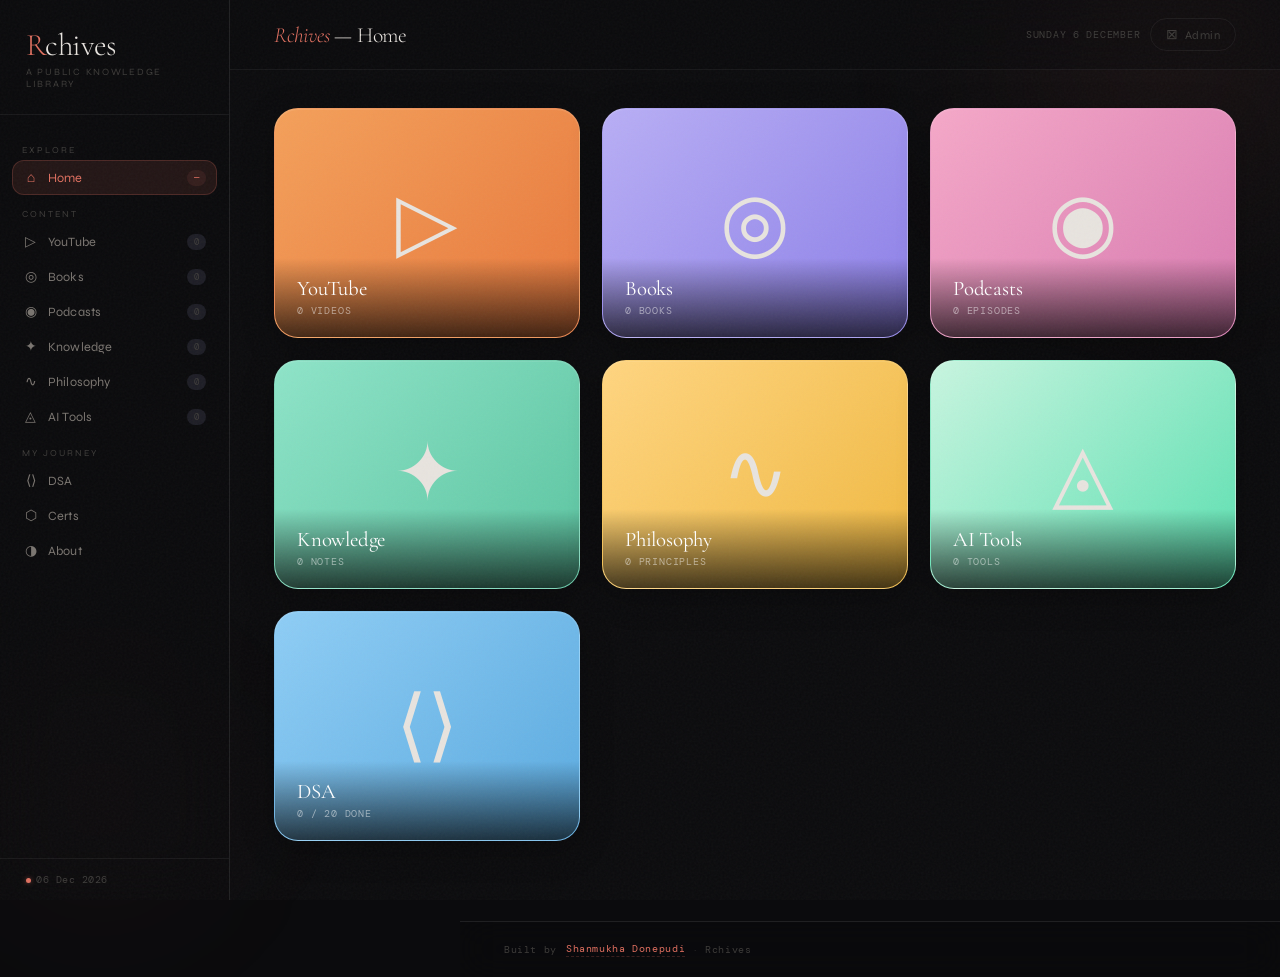
==== commit 5f2d23cd: "Update print statement from 'Hello' to 'Goodbye'" ====
--- a/rchives.html
+++ b/rchives.html
@@ -8,288 +8,154 @@
 <link href="https://fonts.googleapis.com/css2?family=Cormorant+Garamond:ital,wght@0,300;0,400;0,500;1,300;1,400&family=Syne:wght@300;400;500;600&family=DM+Mono:wght@300;400&display=swap" rel="stylesheet">
 <style>
 :root {
-  --bg: #0b0b0d;
-  --surface: #111115;
-  --surface2: #17171d;
-  --surface3: #1d1d25;
-  --salmon: #e07060;
-  --salmon-glow: rgba(224,112,96,0.11);
-  --salmon-soft: #c9604e;
-  --text: #e8e4df;
-  --text-muted: #7a7570;
-  --text-dim: #3e3c3a;
-  --border: rgba(255,255,255,0.055);
-  --border-salmon: rgba(224,112,96,0.22);
-  --radius: 20px;
-  --radius-sm: 12px;
-  --radius-lg: 32px;
-  --sidebar: 230px;
-}
-
+  --bg:#0b0b0d; --surface:#111115; --surface2:#17171d; --surface3:#1d1d25;
+  --salmon:#e07060; --salmon-glow:rgba(224,112,96,0.11); --salmon-soft:#c9604e;
+  --text:#e8e4df; --text-muted:#7a7570; --text-dim:#3e3c3a;
+  --border:rgba(255,255,255,0.055); --border-salmon:rgba(224,112,96,0.22);
+  --glass:rgba(255,255,255,0.03); --glass-border:rgba(255,255,255,0.09);
+  --radius:20px; --radius-sm:12px; --radius-lg:32px; --sidebar:230px;
+}
 *,*::before,*::after{box-sizing:border-box;margin:0;padding:0}
 html{scroll-behavior:smooth}
 body{font-family:'Syne',sans-serif;background:var(--bg);color:var(--text);min-height:100vh;overflow-x:hidden}
-
-/* grain */
-body::after{
-  content:'';position:fixed;inset:0;
-  background-image:url("data:image/svg+xml,%3Csvg viewBox='0 0 512 512' xmlns='http://www.w3.org/2000/svg'%3E%3Cfilter id='n'%3E%3CfeTurbulence type='fractalNoise' baseFrequency='0.8' numOctaves='4' stitchTiles='stitch'/%3E%3C/filter%3E%3Crect width='100%25' height='100%25' filter='url(%23n)' opacity='0.04'/%3E%3C/svg%3E");
-  pointer-events:none;z-index:9999;
-}
-
-/* ambient blobs */
+body::after{content:'';position:fixed;inset:0;background-image:url("data:image/svg+xml,%3Csvg viewBox='0 0 512 512' xmlns='http://www.w3.org/2000/svg'%3E%3Cfilter id='n'%3E%3CfeTurbulence type='fractalNoise' baseFrequency='0.8' numOctaves='4' stitchTiles='stitch'/%3E%3C/filter%3E%3Crect width='100%25' height='100%25' filter='url(%23n)' opacity='0.04'/%3E%3C/svg%3E");pointer-events:none;z-index:9999;}
 .blob{position:fixed;border-radius:50%;pointer-events:none;z-index:0;filter:blur(70px)}
 .blob-1{width:520px;height:520px;background:radial-gradient(circle,rgba(224,112,96,0.08) 0%,transparent 70%);top:-200px;right:-150px;animation:d1 14s ease-in-out infinite alternate}
 .blob-2{width:360px;height:360px;background:radial-gradient(circle,rgba(224,112,96,0.05) 0%,transparent 70%);bottom:-80px;left:-80px;animation:d2 18s ease-in-out infinite alternate}
 @keyframes d1{to{transform:translate(30px,40px)}}
 @keyframes d2{to{transform:translate(-20px,-30px)}}
 
-/* ── SIDEBAR ── */
-.sidebar{
-  position:fixed;left:0;top:0;bottom:0;width:var(--sidebar);
-  background:rgba(17,17,21,0.97);backdrop-filter:blur(24px);
-  border-right:1px solid var(--border);
-  display:flex;flex-direction:column;z-index:100;
-  transition:transform .3s ease;
-}
+/* SIDEBAR */
+.sidebar{position:fixed;left:0;top:0;bottom:0;width:var(--sidebar);background:rgba(11,11,13,0.55);backdrop-filter:blur(28px);-webkit-backdrop-filter:blur(28px);border-right:1px solid var(--glass-border);display:flex;flex-direction:column;z-index:100;transition:transform .3s ease;}
 .logo-wrap{padding:30px 26px 24px;border-bottom:1px solid var(--border)}
 .logo{font-family:'Cormorant Garamond',serif;font-size:1.95rem;font-weight:300;letter-spacing:-0.02em;line-height:1}
 .logo span{color:var(--salmon)}
 .logo-tag{font-size:0.6rem;color:var(--text-dim);letter-spacing:0.18em;text-transform:uppercase;margin-top:5px}
-
 .nav{flex:1;padding:16px 12px;overflow-y:auto}
 .nav-lbl{font-size:0.57rem;letter-spacing:0.22em;text-transform:uppercase;color:var(--text-dim);padding:0 10px;margin:14px 0 4px}
-.nav-item{
-  display:flex;align-items:center;gap:9px;
-  padding:8px 10px;border-radius:var(--radius-sm);
-  cursor:pointer;font-size:0.79rem;color:var(--text-muted);
-  font-weight:400;transition:all .18s;border:1px solid transparent;
-  letter-spacing:0.01em;user-select:none;
-}
+.nav-item{display:flex;align-items:center;gap:9px;padding:8px 10px;border-radius:var(--radius-sm);cursor:pointer;font-size:0.79rem;color:var(--text-muted);font-weight:400;transition:all .18s;border:1px solid transparent;letter-spacing:0.01em;user-select:none;}
 .nav-item:hover{color:var(--text);background:var(--surface2)}
 .nav-item.active{color:var(--salmon);background:var(--salmon-glow);border-color:var(--border-salmon)}
 .ni{font-size:0.87rem;width:16px;text-align:center}
-.nbadge{
-  margin-left:auto;font-size:0.57rem;font-family:'DM Mono',monospace;
-  color:var(--text-dim);background:var(--surface3);padding:2px 7px;border-radius:50px;
-}
+.nbadge{margin-left:auto;font-size:0.57rem;font-family:'DM Mono',monospace;color:var(--text-dim);background:var(--surface3);padding:2px 7px;border-radius:50px;}
 .nav-item.active .nbadge{color:var(--salmon);background:rgba(224,112,96,0.1)}
-
 .sidebar-foot{padding:14px 26px;border-top:1px solid var(--border)}
 .foot-date{font-family:'DM Mono',monospace;font-size:0.63rem;color:var(--text-dim);letter-spacing:0.05em}
 .foot-dot{width:5px;height:5px;border-radius:50%;background:var(--salmon);display:inline-block;margin-right:5px;box-shadow:0 0 5px rgba(224,112,96,0.5);animation:blink 2.4s ease infinite}
 @keyframes blink{0%,100%{opacity:1}50%{opacity:0.3}}
 
-/* ── MAIN ── */
+/* MAIN + TOPBAR */
 .main{margin-left:var(--sidebar);min-height:100vh;position:relative;z-index:1}
-
-.topbar{
-  position:sticky;top:0;
-  padding:18px 44px;display:flex;align-items:center;justify-content:space-between;gap:16px;
-  border-bottom:1px solid var(--border);
-  background:rgba(11,11,13,0.88);backdrop-filter:blur(24px);z-index:50;
-}
+.topbar{position:sticky;top:0;padding:18px 44px;display:flex;align-items:center;justify-content:space-between;gap:16px;border-bottom:1px solid var(--border);background:rgba(11,11,13,0.4);backdrop-filter:blur(32px);-webkit-backdrop-filter:blur(32px);z-index:50;}
 .topbar-title{font-family:'Cormorant Garamond',serif;font-size:1.35rem;font-weight:300;letter-spacing:-0.01em}
 .topbar-title em{color:var(--salmon);font-style:italic}
 .topbar-right{display:flex;align-items:center;gap:10px}
 .topbar-meta{font-size:0.64rem;font-family:'DM Mono',monospace;color:var(--text-dim);letter-spacing:0.07em}
 
-/* add button — hidden until authed */
-.add-btn{
-  display:none;align-items:center;gap:7px;
-  padding:8px 18px;background:var(--salmon-glow);
-  border:1px solid var(--border-salmon);border-radius:50px;
-  color:var(--salmon);font-size:0.75rem;font-family:'Syne',sans-serif;
-  font-weight:600;cursor:pointer;transition:all .22s;letter-spacing:0.05em;
-  white-space:nowrap;
-}
+/* BUTTONS */
+.add-btn{display:none;align-items:center;gap:7px;padding:8px 18px;background:var(--salmon-glow);border:1px solid var(--border-salmon);border-radius:50px;color:var(--salmon);font-size:0.75rem;font-family:'Syne',sans-serif;font-weight:600;cursor:pointer;transition:all .22s;letter-spacing:0.05em;white-space:nowrap;}
 .add-btn.visible{display:flex}
 .add-btn:hover{background:rgba(224,112,96,0.2);box-shadow:0 0 18px rgba(224,112,96,0.15)}
-.add-btn .ab-icon{font-size:1rem;font-weight:300}
-
-/* lock / auth button — always visible */
-.lock-btn{
-  display:flex;align-items:center;gap:6px;
-  padding:7px 15px;
-  background:transparent;
-  border:1px solid var(--border);border-radius:50px;
-  color:var(--text-dim);font-size:.72rem;font-family:'Syne',sans-serif;
-  cursor:pointer;transition:all .22s;letter-spacing:0.04em;white-space:nowrap;
-}
+.manage-btn{display:none;align-items:center;gap:6px;padding:7px 15px;background:var(--glass);backdrop-filter:blur(10px);-webkit-backdrop-filter:blur(10px);border:1px solid var(--glass-border);border-radius:50px;color:var(--text-muted);font-size:.72rem;font-family:'Syne',sans-serif;cursor:pointer;transition:all .18s;white-space:nowrap;}
+.manage-btn.visible{display:flex}
+.manage-btn:hover{border-color:var(--border-salmon);color:var(--text)}
+.manage-btn.on{background:rgba(255,80,80,.08);border-color:rgba(255,80,80,.25);color:#ff6060}
+.lock-btn{display:flex;align-items:center;gap:6px;padding:7px 15px;background:transparent;border:1px solid var(--border);border-radius:50px;color:var(--text-dim);font-size:.72rem;font-family:'Syne',sans-serif;cursor:pointer;transition:all .22s;letter-spacing:0.04em;white-space:nowrap;}
 .lock-btn:hover{border-color:var(--border-salmon);color:var(--text-muted)}
 .lock-btn.authed{border-color:rgba(74,222,128,.28);color:#4ade80;background:rgba(74,222,128,.05)}
 .lock-btn.authed:hover{background:rgba(74,222,128,.1)}
 .lock-icon{font-size:.85rem;display:inline-block;transition:transform .3s}
 .lock-btn:hover .lock-icon{transform:rotate(-12deg)}
 
-/* auth overlay */
-.auth-bg{
-  position:fixed;inset:0;background:rgba(0,0,0,.84);
-  backdrop-filter:blur(20px);-webkit-backdrop-filter:blur(20px);
-  z-index:2000;display:none;align-items:center;justify-content:center;
-}
+/* AUTH OVERLAY */
+.auth-bg{position:fixed;inset:0;background:rgba(0,0,0,.84);backdrop-filter:blur(20px);-webkit-backdrop-filter:blur(20px);z-index:2000;display:none;align-items:center;justify-content:center;}
 .auth-bg.open{display:flex;animation:mfade .2s ease}
 .auth-box{width:320px;text-align:center;position:relative;animation:mslide .3s cubic-bezier(.34,1.56,.64,1)}
 .auth-emblem{font-size:2.8rem;margin-bottom:16px;display:block;animation:lockbob 3s ease-in-out infinite;filter:drop-shadow(0 0 14px rgba(224,112,96,.4))}
 @keyframes lockbob{0%,100%{transform:translateY(0)}50%{transform:translateY(-5px)}}
 .auth-title{font-family:'Cormorant Garamond',serif;font-size:1.65rem;font-weight:300;color:var(--text);margin-bottom:3px}
 .auth-sub{font-size:.59rem;color:var(--text-dim);letter-spacing:.18em;text-transform:uppercase;margin-bottom:26px}
-.auth-field{
-  width:100%;background:rgba(255,255,255,.04);
-  border:1px solid var(--border);border-radius:var(--radius-sm);
-  padding:11px 14px;color:var(--text);
-  font-size:.82rem;font-family:'DM Mono',monospace;
-  outline:none;text-align:center;letter-spacing:.07em;
-  margin-bottom:9px;transition:all .2s;
-}
+.auth-field{width:100%;background:rgba(255,255,255,.06);border:1px solid var(--glass-border);border-radius:var(--radius-sm);padding:11px 14px;color:var(--text);font-size:.82rem;font-family:'DM Mono',monospace;outline:none;text-align:center;letter-spacing:.07em;margin-bottom:9px;transition:all .2s;}
 .auth-field:focus{border-color:var(--border-salmon);box-shadow:0 0 0 3px var(--salmon-glow)}
 .auth-field::placeholder{color:var(--text-dim);letter-spacing:.03em;font-family:'Syne',sans-serif}
-.auth-go{
-  width:100%;padding:12px;margin-top:4px;
-  background:linear-gradient(135deg,var(--salmon-soft),var(--salmon));
-  border:none;border-radius:50px;color:#fff;
-  font-size:.78rem;font-family:'Syne',sans-serif;font-weight:700;
-  cursor:pointer;letter-spacing:.09em;text-transform:uppercase;transition:all .22s;
-}
+.auth-go{width:100%;padding:12px;margin-top:4px;background:linear-gradient(135deg,var(--salmon-soft),var(--salmon));border:none;border-radius:50px;color:#fff;font-size:.78rem;font-family:'Syne',sans-serif;font-weight:700;cursor:pointer;letter-spacing:.09em;text-transform:uppercase;transition:all .22s;}
 .auth-go:hover{box-shadow:0 8px 24px rgba(224,112,96,.3);transform:translateY(-1px)}
 .auth-err{font-size:.66rem;color:#ff6060;min-height:15px;margin-top:8px;font-family:'DM Mono',monospace}
-.auth-close-x{
-  position:absolute;top:-40px;right:0;
-  width:30px;height:30px;border-radius:50%;
-  border:1px solid var(--border);background:transparent;
-  color:var(--text-dim);cursor:pointer;font-size:.82rem;
-  display:flex;align-items:center;justify-content:center;transition:all .18s;
-}
+.auth-close-x{position:absolute;top:-40px;right:0;width:30px;height:30px;border-radius:50%;border:1px solid var(--border);background:transparent;color:var(--text-dim);cursor:pointer;font-size:.82rem;display:flex;align-items:center;justify-content:center;transition:all .18s;}
 .auth-close-x:hover{border-color:var(--border-salmon);color:var(--salmon)}
 
-/* ── HOME SECTION BLOCKS ── */
-.home-grid{
-  display:grid;
-  grid-template-columns:repeat(3,1fr);
-  gap:22px;
-  padding:38px 44px 80px;
-}
-.sec-block{
-  border-radius:24px;
-  overflow:hidden;
-  cursor:pointer;
-  transition:transform .25s ease, box-shadow .25s ease;
-  position:relative;
-  aspect-ratio:4/3;
-  display:flex;flex-direction:column;justify-content:flex-end;
-  border:1px solid rgba(255,255,255,0.06);
-}
+/* HOME GRID */
+.home-grid{display:grid;grid-template-columns:repeat(3,1fr);gap:22px;padding:38px 44px 80px;}
+.sec-block{border-radius:24px;overflow:hidden;cursor:pointer;transition:transform .25s ease,box-shadow .25s ease;position:relative;aspect-ratio:4/3;display:flex;flex-direction:column;justify-content:flex-end;border:1px solid rgba(255,255,255,0.12);backdrop-filter:blur(10px);-webkit-backdrop-filter:blur(10px);box-shadow:0 8px 32px rgba(0,0,0,0.3),inset 0 1px 0 rgba(255,255,255,0.08);}
 .sec-block:hover{transform:translateY(-6px) scale(1.02);box-shadow:0 24px 60px rgba(0,0,0,0.5)}
-.sec-block-art{
-  position:absolute;inset:0;
-  display:flex;align-items:center;justify-content:center;
-  font-size:5rem;
-  transition:transform .3s ease;
-}
+.sec-block-art{position:absolute;inset:0;display:flex;align-items:center;justify-content:center;font-size:5rem;transition:transform .3s ease;}
 .sec-block:hover .sec-block-art{transform:scale(1.08)}
-.sec-block-footer{
-  position:relative;z-index:2;
-  padding:18px 22px 20px;
-  background:linear-gradient(to top,rgba(0,0,0,0.72) 0%,transparent 100%);
-}
-.sec-block-name{
-  font-family:'Cormorant Garamond',serif;
-  font-size:1.3rem;font-weight:400;
-  color:#fff;letter-spacing:-0.01em;margin-bottom:3px;
-}
-.sec-block-count{
-  font-size:0.62rem;font-family:'DM Mono',monospace;
-  color:rgba(255,255,255,0.5);letter-spacing:0.08em;text-transform:uppercase;
-}
-/* color palettes per section */
-.sb-videos  {background:linear-gradient(135deg,#f4a05a 0%,#e8783c 100%)}
-.sb-books   {background:linear-gradient(135deg,#b8aef5 0%,#8c7fe8 100%)}
-.sb-podcasts{background:linear-gradient(135deg,#f5a8c8 0%,#d87ab0 100%)}
+.sec-block-footer{position:relative;z-index:2;padding:18px 22px 20px;background:linear-gradient(to top,rgba(0,0,0,0.72) 0%,transparent 100%);}
+.sec-block-name{font-family:'Cormorant Garamond',serif;font-size:1.3rem;font-weight:400;color:#fff;letter-spacing:-0.01em;margin-bottom:3px}
+.sec-block-count{font-size:0.62rem;font-family:'DM Mono',monospace;color:rgba(255,255,255,0.5);letter-spacing:0.08em;text-transform:uppercase}
+.sb-videos   {background:linear-gradient(135deg,#f4a05a 0%,#e8783c 100%)}
+.sb-books    {background:linear-gradient(135deg,#b8aef5 0%,#8c7fe8 100%)}
+.sb-podcasts {background:linear-gradient(135deg,#f5a8c8 0%,#d87ab0 100%)}
 .sb-knowledge{background:linear-gradient(135deg,#8ee4c8 0%,#5ac4a0 100%)}
 .sb-philosophy{background:linear-gradient(135deg,#ffd580 0%,#f0b840 100%)}
-.sb-dsa     {background:linear-gradient(135deg,#8ecdf5 0%,#5aaae0 100%)}
-.sb-aitools {background:linear-gradient(135deg,#c8f5e0 0%,#5ae0b0 100%)}
-
-@media(max-width:860px){
-  .home-grid{grid-template-columns:repeat(2,1fr);padding:20px 18px 60px;gap:14px}
-  .sec-block-art{font-size:3.5rem}
-  .sec-block-name{font-size:1.1rem}
-}
-@media(max-width:540px){
-  .home-grid{grid-template-columns:1fr 1fr}
-}
-
-/* ── PAGES ── */
+.sb-dsa      {background:linear-gradient(135deg,#8ecdf5 0%,#5aaae0 100%)}
+.sb-aitools  {background:linear-gradient(135deg,#c8f5e0 0%,#5ae0b0 100%)}
+
+/* PAGES */
 .page{display:none;padding:42px 44px 80px;animation:appear .28s ease both}
 .page.active{display:block}
 .page#page-home{padding:0}
 @keyframes appear{from{opacity:0;transform:translateY(8px)}to{opacity:1;transform:none}}
 
-/* hero */
-.hero{margin-bottom:44px}
-.hero-eyebrow{font-size:0.62rem;letter-spacing:0.2em;text-transform:uppercase;color:var(--text-muted);margin-bottom:12px;font-family:'DM Mono',monospace}
-.hero-title{font-family:'Cormorant Garamond',serif;font-size:3.3rem;font-weight:300;line-height:1.1;letter-spacing:-0.03em;margin-bottom:16px}
-.hero-title em{color:var(--salmon);font-style:italic}
-.hero-body{font-size:0.85rem;color:var(--text-muted);line-height:1.85;max-width:490px;font-weight:300}
-
-/* stats */
-.stats-row{display:flex;gap:13px;margin-bottom:48px;flex-wrap:wrap}
-.stat{flex:1;min-width:96px;background:var(--surface);border:1px solid var(--border);border-radius:var(--radius);padding:18px 20px;transition:all .22s}
-.stat:hover{border-color:var(--border-salmon);transform:translateY(-2px);box-shadow:0 0 24px rgba(224,112,96,0.07)}
-.stat-num{font-family:'Cormorant Garamond',serif;font-size:2.4rem;font-weight:300;line-height:1;color:var(--salmon);margin-bottom:3px}
-.stat-lbl{font-size:0.65rem;color:var(--text-muted);letter-spacing:0.1em;text-transform:uppercase}
-
-/* section header */
+/* SECTION HEADER */
 .sec{display:flex;align-items:baseline;gap:11px;margin-bottom:18px}
 .sec-title{font-family:'Cormorant Garamond',serif;font-size:1.38rem;font-weight:400;letter-spacing:-0.01em}
 .sec-count{font-size:0.63rem;font-family:'DM Mono',monospace;color:var(--text-dim);letter-spacing:0.05em}
 
-/* grid */
+/* GRID + CARDS */
 .grid{display:grid;grid-template-columns:repeat(auto-fill,minmax(262px,1fr));gap:13px;margin-bottom:48px}
 #grid-books{grid-template-columns:repeat(auto-fill,minmax(180px,1fr))}
-
-/* card */
-.card{background:var(--surface);border:1px solid var(--border);border-radius:var(--radius);padding:0;transition:all .22s;position:relative;overflow:hidden;display:flex;flex-direction:column}
+.card{background:var(--glass);backdrop-filter:blur(16px);-webkit-backdrop-filter:blur(16px);border:1px solid var(--glass-border);border-radius:var(--radius);padding:0;transition:all .22s;position:relative;overflow:hidden;display:flex;flex-direction:column;}
 .card::before{content:'';position:absolute;top:0;left:0;width:2px;height:0;background:linear-gradient(180deg,var(--salmon),transparent);transition:height .3s;border-radius:2px;z-index:1}
 .card:hover{border-color:var(--border-salmon);transform:translateY(-2px);box-shadow:0 12px 38px rgba(0,0,0,0.35),0 0 22px rgba(224,112,96,0.06)}
 .card:hover::before{height:100%}
-
-/* thumbnails */
+.card-thumb-wrap{width:100%;overflow:hidden}
 .card-thumb{width:100%;aspect-ratio:16/9;object-fit:cover;display:block;background:var(--surface3)}
 .card-thumb.book-cover{aspect-ratio:2/3;object-fit:cover;object-position:top}
-.card-thumb-wrap{position:relative;overflow:hidden}
-.card-thumb-wrap::after{content:'▶';position:absolute;inset:0;display:flex;align-items:center;justify-content:center;font-size:1.8rem;color:#fff;opacity:0;background:rgba(0,0,0,0.45);transition:opacity .22s}
-.card-thumb-wrap:hover::after{opacity:1}
-
 .card-body{padding:18px 20px;flex:1;display:flex;flex-direction:column}
 .card-pill{display:inline-flex;align-items:center;gap:5px;font-size:0.58rem;letter-spacing:0.14em;text-transform:uppercase;color:var(--salmon);background:var(--salmon-glow);border:1px solid var(--border-salmon);padding:3px 9px;border-radius:50px;margin-bottom:12px;font-weight:600}
 .card-title{font-family:'Cormorant Garamond',serif;font-size:1.13rem;font-weight:400;line-height:1.35;margin-bottom:6px;color:var(--text)}
+.card-title a{color:inherit;text-decoration:none;transition:color .18s}
+.card-title a:hover{color:var(--salmon)}
 .card-author{font-size:0.67rem;color:var(--text-muted);font-family:'DM Mono',monospace;margin-bottom:9px;letter-spacing:0.03em}
 .card-note{font-size:0.77rem;color:var(--text-muted);line-height:1.65;display:-webkit-box;-webkit-line-clamp:3;-webkit-box-orient:vertical;overflow:hidden;margin-bottom:10px}
 .chips{display:flex;flex-wrap:wrap;gap:5px}
 .chip{padding:2px 8px;border:1px solid var(--border);border-radius:50px;font-size:0.59rem;color:var(--text-dim);letter-spacing:0.07em;text-transform:uppercase}
 .card-date{margin-top:auto;padding-top:10px;font-size:0.6rem;color:var(--text-dim);font-family:'DM Mono',monospace;letter-spacing:0.04em}
-
-/* philosophy */
-.quote-block{background:var(--surface);border:1px solid var(--border);border-left:2px solid var(--salmon);border-radius:0 var(--radius) var(--radius) 0;padding:22px 26px;margin-bottom:11px;transition:all .2s;position:relative}
+.card-del{position:absolute;top:10px;right:10px;width:24px;height:24px;border-radius:50%;border:1px solid var(--border);background:rgba(11,11,13,.8);color:var(--text-dim);font-size:.68rem;cursor:pointer;display:flex;align-items:center;justify-content:center;opacity:0;transition:all .18s;z-index:2;backdrop-filter:blur(4px)}
+.card:hover .card-del{opacity:1}
+.card-del:hover{background:rgba(224,112,96,.15);color:var(--salmon);border-color:var(--border-salmon)}
+
+/* PHILOSOPHY */
+.quote-block{background:var(--glass);backdrop-filter:blur(12px);-webkit-backdrop-filter:blur(12px);border:1px solid var(--glass-border);border-left:2px solid var(--salmon);border-radius:0 var(--radius) var(--radius) 0;padding:22px 26px;margin-bottom:11px;transition:all .2s;position:relative}
 .quote-block:hover{border-left-width:3px;transform:translateX(4px);box-shadow:0 4px 26px rgba(224,112,96,0.07)}
 .quote-text{font-family:'Cormorant Garamond',serif;font-size:1.28rem;font-weight:300;font-style:italic;line-height:1.6;color:var(--text);margin-bottom:9px}
 .quote-source{font-size:0.66rem;color:var(--text-muted);letter-spacing:0.1em;text-transform:uppercase;font-family:'DM Mono',monospace}
 .quote-note{font-size:0.77rem;color:var(--text-muted);line-height:1.65;margin-top:9px}
 
-/* dsa */
+/* DSA */
 .dsa-grid{display:grid;grid-template-columns:repeat(auto-fill,minmax(112px,1fr));gap:9px;margin-bottom:34px}
-.dsa-chip{background:var(--surface);border:1px solid var(--border);border-radius:var(--radius-sm);padding:14px 10px;text-align:center;transition:all .18s}
-.dsa-chip.done {border-color:var(--border-salmon);background:var(--salmon-glow)}
+.dsa-chip{background:var(--glass);backdrop-filter:blur(10px);-webkit-backdrop-filter:blur(10px);border:1px solid var(--glass-border);border-radius:var(--radius-sm);padding:14px 10px;text-align:center;transition:all .18s}
+.dsa-chip.done{border-color:var(--border-salmon);background:var(--salmon-glow)}
 .dsa-chip:hover{transform:translateY(-2px);box-shadow:0 6px 18px rgba(0,0,0,0.28)}
 .dsa-ico{font-size:1.3rem;margin-bottom:5px}
 .dsa-name{font-size:0.67rem;color:var(--text-muted)}
 .dsa-chip.done .dsa-name{color:var(--salmon)}
 .dsa-check{font-size:0.52rem;color:var(--salmon);margin-top:3px;letter-spacing:0.06em;text-transform:uppercase}
 
-/* certs */
+/* CERTS */
 .cert-row{display:flex;flex-wrap:wrap;gap:9px}
-.cert-tag{display:inline-flex;align-items:center;gap:7px;padding:9px 15px;background:var(--surface);border:1px solid var(--border);border-radius:50px;font-size:0.74rem;color:var(--text-muted);transition:all .18s}
+.cert-tag{display:inline-flex;align-items:center;gap:7px;padding:9px 15px;background:var(--glass);backdrop-filter:blur(10px);-webkit-backdrop-filter:blur(10px);border:1px solid var(--glass-border);border-radius:50px;font-size:0.74rem;color:var(--text-muted);transition:all .18s}
 .cert-tag:hover{transform:translateY(-1px);box-shadow:0 4px 14px rgba(0,0,0,0.28)}
 .cert-tag.done{border-color:var(--border-salmon);color:var(--salmon);background:var(--salmon-glow)}
 .cert-tag.inprog{border-color:rgba(212,168,67,0.3);color:#d4a843;background:rgba(212,168,67,0.08)}
@@ -298,7 +164,7 @@
 @keyframes pulse{0%,100%{opacity:1}50%{opacity:0.35}}
 .cert-status{font-size:0.57rem;opacity:0.6;letter-spacing:0.06em;text-transform:uppercase;font-family:'DM Mono',monospace}
 
-/* progress */
+/* PROGRESS */
 .prog-item{margin-bottom:18px}
 .prog-top{display:flex;justify-content:space-between;align-items:center;margin-bottom:7px}
 .prog-label{font-size:0.76rem;color:var(--text-muted)}
@@ -306,103 +172,68 @@
 .prog-bar{height:3px;background:var(--surface3);border-radius:50px;overflow:hidden}
 .prog-fill{height:100%;background:linear-gradient(90deg,var(--salmon-soft),var(--salmon));border-radius:50px;box-shadow:0 0 5px rgba(224,112,96,0.3);transition:width .9s cubic-bezier(.4,0,.2,1)}
 
-/* about */
-.about-panel{background:var(--surface);border:1px solid var(--border);border-radius:var(--radius-lg);padding:34px 38px;margin-bottom:26px;display:grid;grid-template-columns:1fr 1fr;gap:34px}
+/* ABOUT */
+.about-panel{background:var(--glass);backdrop-filter:blur(16px);-webkit-backdrop-filter:blur(16px);border:1px solid var(--glass-border);border-radius:var(--radius-lg);padding:34px 38px;margin-bottom:26px;display:grid;grid-template-columns:1fr 1fr;gap:34px}
 .about-label{font-size:0.6rem;letter-spacing:0.16em;text-transform:uppercase;color:var(--text-dim);margin-bottom:9px}
 .about-val{font-family:'Cormorant Garamond',serif;font-size:1.02rem;font-weight:300;color:var(--text-muted);line-height:1.8}
 .mantra{font-family:'Cormorant Garamond',serif;font-size:0.97rem;font-style:italic;color:var(--text-muted);line-height:1.7;padding:12px 0 12px 17px;border-bottom:1px solid var(--border);position:relative}
 .mantra::before{content:'"';position:absolute;left:0;top:11px;color:var(--salmon);font-size:1.4rem;opacity:0.4;line-height:1}
 .mantra:last-child{border-bottom:none}
 
-/* empty statement state */
+/* EMPTY */
 .empty{grid-column:1/-1;padding:48px 20px;text-align:center;border:1px dashed var(--border);border-radius:var(--radius-lg)}
 .empty-ico{font-size:1.9rem;opacity:0.18;margin-bottom:9px}
 .empty-title{font-family:'Cormorant Garamond',serif;font-size:1.05rem;color:var(--text-dim);font-weight:300}
 .empty-sub{font-size:0.72rem;color:var(--text-dim);margin-top:5px;opacity:.7}
-
 .divider{height:1px;background:var(--border);margin:38px 0}
 
-/* ── MODAL ── */
+/* MODAL */
 .modal-bg{position:fixed;inset:0;background:rgba(0,0,0,0.75);backdrop-filter:blur(12px);z-index:1000;display:none;align-items:center;justify-content:center;padding:20px}
 .modal-bg.open{display:flex;animation:mfade .18s ease}
 @keyframes mfade{from{opacity:0}to{opacity:1}}
-.modal{background:var(--surface);border:1px solid var(--border);border-radius:var(--radius-lg);padding:36px;width:500px;max-width:100%;max-height:88vh;overflow-y:auto;animation:mslide .26s cubic-bezier(.34,1.56,.64,1);position:relative}
+.modal{background:rgba(17,17,21,0.5);backdrop-filter:blur(28px);-webkit-backdrop-filter:blur(28px);border:1px solid var(--glass-border);border-radius:var(--radius-lg);padding:36px;width:500px;max-width:100%;max-height:88vh;overflow-y:auto;animation:mslide .26s cubic-bezier(.34,1.56,.64,1);position:relative}
 @keyframes mslide{from{opacity:0;transform:translateY(24px) scale(.97)}to{opacity:1;transform:none}}
 .modal-title{font-family:'Cormorant Garamond',serif;font-size:1.5rem;font-weight:300;margin-bottom:24px;letter-spacing:-.01em}
 .modal-title em{color:var(--salmon);font-style:italic}
 .modal-x{position:absolute;top:18px;right:18px;width:30px;height:30px;border-radius:50%;border:1px solid var(--border);background:transparent;color:var(--text-muted);cursor:pointer;font-size:.88rem;display:flex;align-items:center;justify-content:center;transition:all .18s}
 .modal-x:hover{border-color:var(--border-salmon);color:var(--salmon)}
-
 .fg{margin-bottom:17px}
 .fg label{display:block;font-size:0.66rem;letter-spacing:0.13em;text-transform:uppercase;color:var(--text-muted);margin-bottom:6px;font-weight:500}
 .fg input,.fg select,.fg textarea{width:100%;background:var(--surface2);border:1px solid var(--border);border-radius:var(--radius-sm);padding:10px 13px;color:var(--text);font-size:0.82rem;font-family:'Syne',sans-serif;outline:none;transition:all .18s;appearance:none}
 .fg input:focus,.fg select:focus,.fg textarea:focus{border-color:var(--border-salmon);box-shadow:0 0 0 3px var(--salmon-glow)}
 .fg textarea{resize:vertical;min-height:80px;line-height:1.6}
-
+select option{background:var(--surface2)}
 .type-grid{display:grid;grid-template-columns:repeat(3,1fr);gap:7px;margin-bottom:17px}
 .type-opt{padding:10px 6px;border:1px solid var(--border);border-radius:var(--radius-sm);text-align:center;cursor:pointer;font-size:0.69rem;color:var(--text-muted);transition:all .17s;letter-spacing:.04em;user-select:none}
 .type-opt:hover{border-color:var(--border-salmon);color:var(--text)}
 .type-opt.sel{border-color:var(--salmon);color:var(--salmon);background:var(--salmon-glow)}
 .type-opt .ti{font-size:1.2rem;display:block;margin-bottom:3px}
-.yt-extra{display:none;margin-bottom:17px}
-
-/* thumbnail preview window */
+.yt-extra,.aitool-extra,.book-extra{display:none;margin-bottom:17px}
 .thumb-preview{width:100%;aspect-ratio:16/9;object-fit:cover;border-radius:var(--radius-sm);border:1px solid var(--border);margin-top:8px;display:none;background:var(--surface3)}
 .thumb-preview.show{display:block}
-
+.cover-preview{width:80px;border-radius:6px;border:1px solid var(--border);margin-top:8px;display:none}
+.cover-preview.show{display:block}
 .save-btn{width:100%;padding:12px;background:linear-gradient(135deg,var(--salmon-soft),var(--salmon));border:none;border-radius:50px;color:#fff;font-size:0.82rem;font-family:'Syne',sans-serif;font-weight:600;cursor:pointer;letter-spacing:.05em;transition:all .22s;margin-top:4px}
 .save-btn:hover{box-shadow:0 8px 26px rgba(224,112,96,.3);transform:translateY(-1px)}
 
-/* delete engine assets */
-.card-del{position:absolute;top:10px;right:10px;width:24px;height:24px;border-radius:50%;border:1px solid var(--border);background:rgba(11,11,13,.8);color:var(--text-dim);font-size:.68rem;cursor:pointer;display:flex;align-items:center;justify-content:center;opacity:0;transition:all .18s;z-index:2;backdrop-filter:blur(4px)}
-.card:hover .card-del{opacity:1}
-.card-del:hover{background:rgba(224,112,96,.15);color:var(--salmon);border-color:var(--border-salmon)}
-
-.manage-btn{display:none;align-items:center;gap:6px;padding:7px 15px;background:var(--surface);border:1px solid var(--border);border-radius:50px;color:var(--text-muted);font-size:.72rem;font-family:'Syne',sans-serif;cursor:pointer;transition:all .18s;white-space:nowrap}
-.manage-btn.visible{display:flex}
-.manage-btn:hover{border-color:var(--border-salmon);color:var(--text)}
-.manage-btn.on{background:rgba(255,80,80,.08);border-color:rgba(255,80,80,.25);color:#ff6060}
-
-/* ── BACK BUTTON ── */
-.back-btn{
-  display:inline-flex;align-items:center;gap:8px;
-  padding:8px 16px;
-  background:transparent;
-  border:1px solid var(--border);border-radius:50px;
-  color:var(--text-muted);font-size:0.72rem;font-family:'Syne',sans-serif;
-  cursor:pointer;transition:all .2s;letter-spacing:0.04em;
-  margin-bottom:28px;
-}
+/* BACK BUTTON */
+.back-btn{display:inline-flex;align-items:center;gap:8px;padding:8px 16px;background:transparent;border:1px solid var(--border);border-radius:50px;color:var(--text-muted);font-size:0.72rem;font-family:'Syne',sans-serif;cursor:pointer;transition:all .2s;letter-spacing:0.04em;margin-bottom:28px;}
 .back-btn:hover{border-color:var(--border-salmon);color:var(--salmon);background:var(--salmon-glow)}
 .back-btn .ba{font-size:0.85rem;transition:transform .2s}
 .back-btn:hover .ba{transform:translateX(-3px)}
 
-/* ── FOOTER ── */
-.site-footer{
-  margin-left:var(--sidebar);
-  padding:20px 44px;
-  border-top:1px solid var(--border);
-  display:flex;align-items:center;gap:9px;
-  background:var(--surface);
-  position:relative;z-index:1;
-}
+/* FOOTER */
+.site-footer{margin-left:var(--sidebar);padding:20px 44px;border-top:1px solid var(--glass-border);display:flex;align-items:center;gap:9px;background:rgba(11,11,13,0.35);backdrop-filter:blur(20px);-webkit-backdrop-filter:blur(20px);position:relative;z-index:1;}
 .footer-text{font-size:0.65rem;color:var(--text-dim);font-family:'DM Mono',monospace;letter-spacing:0.06em}
-.footer-link{
-  font-size:0.65rem;font-family:'DM Mono',monospace;
-  color:var(--salmon);text-decoration:none;letter-spacing:0.06em;
-  border-bottom:1px dashed var(--border-salmon);padding-bottom:1px;
-  transition:all .18s;
-}
+.footer-link{font-size:0.65rem;font-family:'DM Mono',monospace;color:var(--salmon);text-decoration:none;letter-spacing:0.06em;border-bottom:1px dashed var(--border-salmon);padding-bottom:1px;transition:all .18s;}
 .footer-link:hover{color:var(--text);border-color:var(--text-muted)}
 .footer-dot{color:var(--text-dim);font-size:0.65rem;opacity:0.5}
-@media(max-width:860px){.site-footer{margin-left:0;padding:16px 20px}}
 
 ::-webkit-scrollbar{width:3px}
 ::-webkit-scrollbar-track{background:transparent}
 ::-webkit-scrollbar-thumb{background:var(--surface3);border-radius:4px}
 
-/* mobile layer layout */
-.mob-btn{display:none;position:fixed;top:13px;left:13px;z-index:200;width:34px;height:34px;background:var(--surface);border:1px solid var(--border);border-radius:10px;align-items:center;justify-content:center;cursor:pointer;font-size:.95rem;color:var(--text-muted)}
+.mob-btn{display:none;position:fixed;top:13px;left:13px;z-index:200;width:34px;height:34px;background:var(--glass);backdrop-filter:blur(16px);-webkit-backdrop-filter:blur(16px);border:1px solid var(--glass-border);border-radius:10px;align-items:center;justify-content:center;cursor:pointer;font-size:.95rem;color:var(--text-muted)}
 .mob-ov{display:none;position:fixed;inset:0;background:rgba(0,0,0,.55);z-index:99}
 .mob-ov.open{display:block}
 
@@ -411,13 +242,19 @@
   .sidebar.open{transform:none}
   .main{margin-left:0}
   .page{padding:26px 18px 60px}
+  .page#page-home{padding:0}
   .topbar{padding:15px 18px 15px 58px}
-  .hero-title{font-size:2.2rem}
-  .stats-row{gap:9px}
   .about-panel{grid-template-columns:1fr;gap:22px}
   .mob-btn{display:flex}
   .topbar-meta{display:none}
   .type-grid{grid-template-columns:repeat(2,1fr)}
+  .home-grid{grid-template-columns:repeat(2,1fr);padding:20px 18px 60px;gap:14px}
+  .sec-block-art{font-size:3.5rem}
+  .sec-block-name{font-size:1.1rem}
+  .site-footer{margin-left:0;padding:16px 20px}
+}
+@media(max-width:540px){
+  .home-grid{grid-template-columns:1fr 1fr}
 }
 </style>
 </head>
@@ -436,7 +273,6 @@
   <nav class="nav">
     <div class="nav-lbl">Explore</div>
     <div class="nav-item active" onclick="goto('home',this)"><span class="ni">⌂</span> Home <span class="nbadge" id="b-home">—</span></div>
-
     <div class="nav-lbl">Content</div>
     <div class="nav-item" onclick="goto('videos',this)"><span class="ni">▷</span> YouTube <span class="nbadge" id="b-videos">0</span></div>
     <div class="nav-item" onclick="goto('books',this)"><span class="ni">◎</span> Books <span class="nbadge" id="b-books">0</span></div>
@@ -444,7 +280,6 @@
     <div class="nav-item" onclick="goto('knowledge',this)"><span class="ni">✦</span> Knowledge <span class="nbadge" id="b-knowledge">0</span></div>
     <div class="nav-item" onclick="goto('philosophy',this)"><span class="ni">∿</span> Philosophy <span class="nbadge" id="b-philosophy">0</span></div>
     <div class="nav-item" onclick="goto('aitools',this)"><span class="ni">◬</span> AI Tools <span class="nbadge" id="b-aitools">0</span></div>
-
     <div class="nav-lbl">My Journey</div>
     <div class="nav-item" onclick="goto('dsa',this)"><span class="ni">⟨⟩</span> DSA</div>
     <div class="nav-item" onclick="goto('certs',this)"><span class="ni">⬡</span> Certs</div>
@@ -455,14 +290,14 @@
   </div>
 </aside>
 
-<main class="main" id="main-el">
+<main class="main">
   <div class="topbar">
     <div class="topbar-title" id="topbar-title"><em>Rchives</em> — Home</div>
     <div class="topbar-right">
       <span class="topbar-meta" id="topbar-meta"></span>
-      <button class="manage-btn" id="manage-btn" onclick="toggleManage()" title="Edit / delete entries">✏ Manage</button>
-      <button class="add-btn" id="add-btn" onclick="openModal()"><span class="ab-icon">＋</span> Add Entry</button>
-      <button class="lock-btn" id="lock-btn" onclick="handleLock()" title="Admin login">
+      <button class="manage-btn" id="manage-btn" onclick="toggleManage()">✏ Manage</button>
+      <button class="add-btn" id="add-btn" onclick="openModal()"><span>＋</span> Add Entry</button>
+      <button class="lock-btn" id="lock-btn" onclick="handleLock()">
         <span class="lock-icon" id="lock-icon">⊠</span>
         <span id="lock-label">Admin</span>
       </button>
@@ -470,8 +305,7 @@
   </div>
 
   <section class="page active" id="page-home">
-    <div class="home-grid" id="home-grid">
-      </div>
+    <div class="home-grid" id="home-grid"></div>
   </section>
 
   <section class="page" id="page-videos">
@@ -551,7 +385,7 @@
     <div class="about-panel">
       <div>
         <div class="about-label">What is Rchives?</div>
-        <div class="about-val">A public archive of everything I consume and learn — books, videos, ideas, philosophies, and knowledge worth preserving. Think of it as a second brain, open to the world.</div>
+        <div class="about-val">A public archive of everything I consume and learn — books, videos, ideas, philosophies, and knowledge worth preserving. A second brain, open to the world.</div>
       </div>
       <div>
         <div class="about-label">Why public?</div>
@@ -581,6 +415,7 @@
   </footer>
 </main>
 
+<!-- AUTH MODAL -->
 <div class="auth-bg" id="auth-bg" onclick="authBgClose(event)">
   <div class="auth-box">
     <button class="auth-close-x" onclick="closeAuth()">✕</button>
@@ -594,14 +429,14 @@
   </div>
 </div>
 
+<!-- ADD ENTRY MODAL -->
 <div class="modal-bg" id="modal-bg" onclick="bgClose(event)">
   <div class="modal">
     <div class="modal-title">Add to <em>Rchives</em></div>
     <button class="modal-x" onclick="closeModal()">✕</button>
-
     <div style="margin-bottom:17px">
       <label style="display:block;font-size:.66rem;letter-spacing:.13em;text-transform:uppercase;color:var(--text-muted);margin-bottom:7px;font-weight:500">Type</label>
-      <div class="type-grid" id="type-grid">
+      <div class="type-grid">
         <div class="type-opt sel" onclick="pickType('video',this)"><span class="ti">▷</span>YouTube</div>
         <div class="type-opt" onclick="pickType('book',this)"><span class="ti">◎</span>Book</div>
         <div class="type-opt" onclick="pickType('podcast',this)"><span class="ti">◉</span>Podcast</div>
@@ -611,250 +446,247 @@
         <div class="type-opt" onclick="pickType('dsa-note',this)"><span class="ti">⟨⟩</span>DSA Note</div>
       </div>
     </div>
-
     <div class="fg">
       <label>Title / Quote</label>
       <input type="text" id="e-title" placeholder="What's the title or quote?">
     </div>
-    <div class="fg" id="e-author-fg">
+    <div class="fg">
       <label id="e-author-lbl">Creator / Author</label>
       <input type="text" id="e-author" placeholder="By whom?">
     </div>
-
+    <!-- YouTube -->
     <div class="yt-extra" id="yt-extra">
-      <label style="display:block;font-size:.66rem;letter-spacing:.13em;text-transform:uppercase;color:var(--text-muted);margin-bottom:6px;font-weight:500">YouTube URL <span style="color:var(--text-dim);font-weight:300">(auto-fetches thumbnail)</span></label>
+      <label style="display:block;font-size:.66rem;letter-spacing:.13em;text-transform:uppercase;color:var(--text-muted);margin-bottom:6px;font-weight:500">YouTube URL</label>
       <input type="url" id="e-yturl" placeholder="https://youtube.com/watch?v=…" oninput="previewThumb(this.value)">
       <img id="thumb-prev" class="thumb-preview" alt="thumbnail preview">
     </div>
-
-    <div class="aitool-extra" id="aitool-extra" style="display:none;margin-bottom:17px">
+    <!-- AI Tool -->
+    <div class="aitool-extra" id="aitool-extra">
       <label style="display:block;font-size:.66rem;letter-spacing:.13em;text-transform:uppercase;color:var(--text-muted);margin-bottom:6px;font-weight:500">Tool URL</label>
       <input type="url" id="e-toolurl" placeholder="https://tool.com">
     </div>
-
-    <div class="book-extra" id="book-extra" style="display:none;margin-bottom:17px">
+    <!-- Book -->
+    <div class="book-extra" id="book-extra">
       <label style="display:block;font-size:.66rem;letter-spacing:.13em;text-transform:uppercase;color:var(--text-muted);margin-bottom:6px;font-weight:500">Book Cover Image URL</label>
-      <input type="url" id="e-coverurl" placeholder="https://covers.openlibrary.org/..." oninput="previewCover(this.value)">
-      <img id="cover-prev" style="width:80px;margin-top:8px;border-radius:6px;display:none;border:1px solid var(--border)" alt="cover">
-      
+      <input type="url" id="e-coverurl" placeholder="https://covers.openlibrary.org/…" oninput="previewCover(this.value)">
+      <img id="cover-prev" class="cover-preview" alt="cover preview">
       <label style="display:block;font-size:.66rem;letter-spacing:.13em;text-transform:uppercase;color:var(--text-muted);margin-bottom:6px;font-weight:500;margin-top:12px">Buy Link</label>
-      <input type="url" id="e-buyurl" placeholder="https://amazon.in/...">
-    </div>
-
+      <input type="url" id="e-buyurl" placeholder="https://amazon.in/…">
+    </div>
     <div class="fg">
       <label>Tags <span style="color:var(--text-dim);font-weight:300">(comma separated)</span></label>
-      <input type="text" id="e-tags" placeholder="philosophy, dsa, java, branding">
+      <input type="text" id="e-tags" placeholder="e.g. philosophy, dsa, habits">
     </div>
     <div class="fg">
       <label>Notes / Takeaway</label>
-      <textarea id="e-notes" placeholder="Key ideas, quotes, or learnings..."></textarea>
-    </div>
-
+      <textarea id="e-notes" placeholder="Key ideas, quotes, what you learned…"></textarea>
+    </div>
     <button class="save-btn" onclick="saveEntry()">Add to Library →</button>
   </div>
 </div>
 
 <script>
-/* ═══════════════════════════════════════
-   STATIC JOURNEY MAPPERS
-═══════════════════════════════════════ */
+/* ═══ STATIC DATA ═══ */
 const DSA_TOPICS = [
-  {id:'arrays',    name:'Arrays',      icon:'▦', done:false},
-  {id:'strings',   name:'Strings',     icon:'∑', done:false},
-  {id:'ll',        name:'Linked List', icon:'◌', done:false},
-  {id:'stacks',    name:'Stacks',      icon:'⊟', done:false},
-  {id:'queues',    name:'Queues',      icon:'⊞', done:false},
-  {id:'trees',     name:'Trees',       icon:'⊤', done:false},
-  {id:'graphs',    name:'Graphs',      icon:'⬡', done:false},
-  {id:'dp',        name:'Dyn. Prog.',  icon:'◈', done:false},
-  {id:'sorting',   name:'Sorting',     icon:'↕', done:false},
-  {id:'searching', name:'Searching',   icon:'⊛', done:false},
-  {id:'hashing',   name:'Hashing',     icon:'⊕', done:false},
-  {id:'heap',      name:'Heap / PQ',   icon:'△', done:false},
-  {id:'trie',      name:'Trie',        icon:'⊳', done:false},
-  {id:'bt',        name:'Backtracking',icon:'↺', done:false},
-  {id:'greedy',    name:'Greedy',      icon:'→', done:false},
-  {id:'bit',       name:'Bit Manip.',  icon:'⊗', done:false},
-  {id:'twoptr',    name:'Two Pointer', icon:'⇔', done:false},
-  {id:'sliding',   name:'Sliding Win.',icon:'⊡', done:false},
-  {id:'recursion', name:'Recursion',   icon:'∞', done:false},
-  {id:'seg',       name:'Seg. Tree',   icon:'⊾', done:false},
+  {id:'arrays',name:'Arrays',icon:'▦',done:false},{id:'strings',name:'Strings',icon:'∑',done:false},
+  {id:'ll',name:'Linked List',icon:'◌',done:false},{id:'stacks',name:'Stacks',icon:'⊟',done:false},
+  {id:'queues',name:'Queues',icon:'⊞',done:false},{id:'trees',name:'Trees',icon:'⊤',done:false},
+  {id:'graphs',name:'Graphs',icon:'⬡',done:false},{id:'dp',name:'Dyn. Prog.',icon:'◈',done:false},
+  {id:'sorting',name:'Sorting',icon:'↕',done:false},{id:'searching',name:'Searching',icon:'⊛',done:false},
+  {id:'hashing',name:'Hashing',icon:'⊕',done:false},{id:'heap',name:'Heap / PQ',icon:'△',done:false},
+  {id:'trie',name:'Trie',icon:'⊳',done:false},{id:'bt',name:'Backtracking',icon:'↺',done:false},
+  {id:'greedy',name:'Greedy',icon:'→',done:false},{id:'bit',name:'Bit Manip.',icon:'⊗',done:false},
+  {id:'twoptr',name:'Two Pointer',icon:'⇔',done:false},{id:'sliding',name:'Sliding Win.',icon:'⊡',done:false},
+  {id:'recursion',name:'Recursion',icon:'∞',done:false},{id:'seg',name:'Seg. Tree',icon:'⊾',done:false},
 ];
-
 const CERTS_DEFAULT = [
-  {name:'AWS Cloud Practitioner',     status:'planned'},
-  {name:'Google Data Analytics',      status:'in-progress'},
-  {name:'Meta Front-End Developer',   status:'planned'},
-  {name:'HackerRank Problem Solving', status:'done'},
-  {name:'freeCodeCamp JS Algorithms', status:'in-progress'},
+  {name:'AWS Cloud Practitioner',status:'planned'},
+  {name:'Google Data Analytics',status:'in-progress'},
+  {name:'Meta Front-End Developer',status:'planned'},
+  {name:'HackerRank Problem Solving',status:'done'},
+  {name:'freeCodeCamp JS Algorithms',status:'in-progress'},
 ];
 
-/* ═══════════════════════════════════════
-   STORAGE STATES
-═══════════════════════════════════════ */
-const KEY = 'rchives_lib_v1';
-const DSA_KEY = 'rchives_dsa_v1';
-const CERT_KEY = 'rchives_certs_v1';
-
-function loadLib() { try { return JSON.parse(localStorage.getItem(KEY) || '[]'); } catch { return []; } }
-function saveLib(lib) { localStorage.setItem(KEY, JSON.stringify(lib)); }
-
-function loadDSA() {
-  try { const saved = JSON.parse(localStorage.getItem(DSA_KEY)); if (saved) return saved; } catch {}
-  return DSA_TOPICS.map(t => ({...t}));
-}
-function saveDSA(arr) { localStorage.setItem(DSA_KEY, JSON.stringify(arr)); }
-
-function loadCerts() {
-  try { const saved = JSON.parse(localStorage.getItem(CERT_KEY)); if (saved) return saved; } catch {}
-  return CERTS_DEFAULT.map(c => ({...c}));
-}
-function saveCerts(arr) { localStorage.setItem(CERT_KEY, JSON.stringify(arr)); }
-
-let LIB = loadLib();
-let DSA = loadDSA();
-let CERTS = loadCerts();
-let manageMode = false;
-let curType = 'video';
-let curPage = 'home';
-
-const T = {
-  video:    {label:'YouTube',    icon:'▷', page:'videos'},
-  book:     {label:'Book',       icon:'◎', page:'books'},
-  podcast:  {label:'Podcast',    icon:'◉', page:'podcasts'},
-  knowledge:{label:'Note',       icon:'✦', page:'knowledge'},
-  philosophy:{label:'Philosophy',icon:'∿', page:'philosophy'},
-  aitool:   {label:'AI Tool',    icon:'◬', page:'aitools'},
-  'dsa-note':{label:'DSA Note',  icon:'⟨⟩',page:'knowledge'},
+/* ═══ STATE ═══ */
+const KEY='rchives_lib_v1', DSA_KEY='rchives_dsa_v1', CERT_KEY='rchives_certs_v1', SESSION_KEY='rchives_auth';
+function loadLib(){try{return JSON.parse(localStorage.getItem(KEY)||'[]')}catch{return[]}}
+function saveLib(l){localStorage.setItem(KEY,JSON.stringify(l))}
+function loadDSA(){try{const s=JSON.parse(localStorage.getItem(DSA_KEY));if(s)return s}catch{}return DSA_TOPICS.map(t=>({...t}))}
+function saveDSA(a){localStorage.setItem(DSA_KEY,JSON.stringify(a))}
+function loadCerts(){try{const s=JSON.parse(localStorage.getItem(CERT_KEY));if(s)return s}catch{}return CERTS_DEFAULT.map(c=>({...c}))}
+
+let LIB=loadLib(), DSA=loadDSA(), CERTS=loadCerts();
+let manageMode=false, curType='video', curPage='home';
+let isAuthed=sessionStorage.getItem(SESSION_KEY)==='1';
+
+const T={
+  video:{label:'YouTube',icon:'▷',page:'videos'},
+  book:{label:'Book',icon:'◎',page:'books'},
+  podcast:{label:'Podcast',icon:'◉',page:'podcasts'},
+  knowledge:{label:'Note',icon:'✦',page:'knowledge'},
+  philosophy:{label:'Philosophy',icon:'∿',page:'philosophy'},
+  aitool:{label:'AI Tool',icon:'◬',page:'aitools'},
+  'dsa-note':{label:'DSA Note',icon:'⟨⟩',page:'knowledge'},
 };
 
-/* ═══════════════════════════════════════
-   MEDIA PARSERS
-═══════════════════════════════════════ */
-function ytIdFromUrl(url) {
-  if (!url) return null;
-  const patterns = [
-    /(?:youtube\.com\/watch\?v=|youtu\.be\/|youtube\.com\/embed\/)([a-zA-Z0-9_-]{11})/,
-    /youtube\.com\/shorts\/([a-zA-Z0-9_-]{11})/,
-  ];
-  for (const p of patterns) {
-    const m = url.match(p);
-    if (m) return m[1];
+/* ═══ AUTH ═══ */
+// Hashed credentials (SHA-256) — not reversible
+const AUTH_USER_HASH='fc0464fb4f430b31ade7788719c827cfa46fbeda2c0ef5213404e89873d872a2';
+const AUTH_PASS_HASH='8629b4cf048df59d4bf953fa28b538bd6238721d2edcc57f7e2b8a7f60593a85';
+
+function applyAuthState(){
+  const add=document.getElementById('add-btn'),mgr=document.getElementById('manage-btn');
+  const lb=document.getElementById('lock-btn'),li=document.getElementById('lock-icon'),ll=document.getElementById('lock-label');
+  if(isAuthed){
+    add.classList.add('visible'); mgr.classList.add('visible');
+    lb.classList.add('authed'); li.textContent='⊡'; ll.textContent='Logout';
+  } else {
+    add.classList.remove('visible'); mgr.classList.remove('visible');
+    lb.classList.remove('authed'); li.textContent='⊠'; ll.textContent='Admin';
+    if(manageMode){manageMode=false;renderAll();}
   }
+}
+
+function handleLock(){
+  if(isAuthed){isAuthed=false;sessionStorage.removeItem(SESSION_KEY);applyAuthState();}
+  else openAuth();
+}
+
+function openAuth(){
+  document.getElementById('auth-bg').classList.add('open');
+  document.getElementById('auth-user').value='';
+  document.getElementById('auth-pass').value='';
+  document.getElementById('auth-err').textContent='';
+  setTimeout(()=>document.getElementById('auth-user').focus(),80);
+}
+function closeAuth(){document.getElementById('auth-bg').classList.remove('open')}
+function authBgClose(e){if(e.target===document.getElementById('auth-bg'))closeAuth()}
+
+async function hashStr(str){
+  const buf=await crypto.subtle.digest('SHA-256',new TextEncoder().encode(str));
+  return Array.from(new Uint8Array(buf)).map(b=>b.toString(16).padStart(2,'0')).join('');
+}
+async function submitAuth(){
+  const u=document.getElementById('auth-user').value.trim();
+  const p=document.getElementById('auth-pass').value;
+  const err=document.getElementById('auth-err');
+  const[uh,ph]=await Promise.all([hashStr(u),hashStr(p)]);
+  if(uh===AUTH_USER_HASH&&ph===AUTH_PASS_HASH){
+    isAuthed=true; sessionStorage.setItem(SESSION_KEY,'1');
+    closeAuth(); applyAuthState();
+  } else {
+    err.textContent='⚠ Incorrect credentials.';
+    document.getElementById('auth-pass').value='';
+    document.getElementById('auth-pass').animate(
+      [{transform:'translateX(-5px)'},{transform:'translateX(5px)'},{transform:'translateX(-3px)'},{transform:'none'}],
+      {duration:280}
+    );
+    setTimeout(()=>{err.textContent=''},2800);
+  }
+}
+
+/* ═══ YOUTUBE ═══ */
+function ytIdFromUrl(url){
+  if(!url)return null;
+  const ps=[/(?:youtube\.com\/watch\?v=|youtu\.be\/|youtube\.com\/embed\/)([a-zA-Z0-9_-]{11})/,/youtube\.com\/shorts\/([a-zA-Z0-9_-]{11})/];
+  for(const p of ps){const m=url.match(p);if(m)return m[1];}
   return null;
 }
-function ytThumb(videoId) { return `https://img.youtube.com/vi/${videoId}/hqdefault.jpg`; }
-
-function previewThumb(url) {
-  const vid = ytIdFromUrl(url);
-  const img = document.getElementById('thumb-prev');
-  if (vid) { img.src = ytThumb(vid); img.classList.add('show'); }
-  else { img.classList.remove('show'); img.src=''; }
-}
-
-function previewCover(url) {
-  const img = document.getElementById('cover-prev');
-  if (url) { img.src = url; img.style.display = 'block'; }
-  else { img.style.display = 'none'; img.src = ''; }
-}
-
-/* ═══════════════════════════════════════
-   DOM VIEW RENDERING
-═══════════════════════════════════════ */
-function esc(s){ return (s||'').replace(/&/g,'&amp;').replace(/</g,'&lt;').replace(/>/g,'&gt;').replace(/"/g,'&quot;'); }
-
-function makeCard(item, showDel=false) {
-  const meta = T[item.type] || {label:item.type, icon:'·'};
-  const author = esc(item.author || item.source || '');
-  const tags = (item.tags||[]).map(t=>`<span class="chip">${esc(t)}</span>`).join('');
-  const delBtn = showDel ? `<button class="card-del" onclick="deleteEntry('${item.id}',event)">✕</button>` : '';
-  const vid = item.type==='video' ? ytIdFromUrl(item.yturl||'') : null;
-
-  let thumbHtml = '';
-  if (vid) {
-    thumbHtml = `<div class="card-thumb-wrap"><img class="card-thumb" src="${ytThumb(vid)}" alt="${esc(item.title)}" loading="lazy"></div>`;
-  } else if (item.type === 'book' && item.coverurl) {
-    thumbHtml = `<div class="card-thumb-wrap"><img class="card-thumb book-cover" src="${esc(item.coverurl)}" alt="${esc(item.title)}" loading="lazy"></div>`;
+function ytThumb(id){return`https://img.youtube.com/vi/${id}/hqdefault.jpg`}
+function previewThumb(url){
+  const vid=ytIdFromUrl(url),img=document.getElementById('thumb-prev');
+  if(vid){img.src=ytThumb(vid);img.classList.add('show');}
+  else{img.classList.remove('show');img.src='';}
+}
+function previewCover(url){
+  const img=document.getElementById('cover-prev');
+  if(url){img.src=url;img.classList.add('show');}
+  else{img.classList.remove('show');img.src='';}
+}
+
+/* ═══ CARD BUILDER ═══ */
+function esc(s){return(s||'').replace(/&/g,'&amp;').replace(/</g,'&lt;').replace(/>/g,'&gt;').replace(/"/g,'&quot;')}
+
+function makeCard(item,showDel=false){
+  const meta=T[item.type]||{label:item.type,icon:'·'};
+  const author=esc(item.author||item.source||'');
+  const tags=(item.tags||[]).map(t=>`<span class="chip">${esc(t)}</span>`).join('');
+  const delBtn=showDel?`<button class="card-del" onclick="deleteEntry('${item.id}',event)">✕</button>`:'';
+  const vid=item.type==='video'?ytIdFromUrl(item.yturl||''):null;
+
+  let thumbHtml='';
+  if(vid){
+    thumbHtml=`<div class="card-thumb-wrap"><img class="card-thumb" src="${ytThumb(vid)}" alt="${esc(item.title)}" loading="lazy" onerror="this.style.display='none';this.parentElement.style.display='none'"></div>`;
+  } else if(item.type==='book'&&item.coverurl){
+    thumbHtml=`<div class="card-thumb-wrap"><img class="card-thumb book-cover" src="${esc(item.coverurl)}" alt="${esc(item.title)}" loading="lazy" onerror="this.style.display='none';this.parentElement.style.display='none'"></div>`;
   }
 
-  const destinationUrl = item.type==='video' ? item.yturl : (item.type==='book' ? item.buyurl : item.toolurl);
-  const clickAttr = destinationUrl ? `onclick="if(!event.target.classList.contains('card-del'))window.open('${esc(destinationUrl)}','_blank')"` : '';
-  const cursorStyle = destinationUrl ? 'cursor:pointer' : '';
-
-  return `<div class="card" data-id="${item.id}" ${clickAttr} style="${cursorStyle}">
-    ${delBtn}
-    ${thumbHtml}
+  const isVideo=item.type==='video'&&item.yturl;
+  const cardClick=isVideo?`onclick="if(!event.target.classList.contains('card-del'))window.open('${esc(item.yturl)}','_blank')"` :'';
+  const cardCursor=isVideo?'cursor:pointer':'';
+
+  const buyBtn=item.buyurl?`<a href="${esc(item.buyurl)}" target="_blank" rel="noopener" onclick="event.stopPropagation()" style="display:inline-flex;align-items:center;gap:4px;margin-top:8px;font-size:0.62rem;color:var(--salmon);border:1px solid var(--border-salmon);border-radius:50px;padding:3px 10px;text-decoration:none;font-family:'DM Mono',monospace">⊙ Buy</a>`:'';
+  const toolBtn=item.toolurl?`<a href="${esc(item.toolurl)}" target="_blank" rel="noopener" onclick="event.stopPropagation()" style="display:inline-flex;align-items:center;gap:4px;margin-top:8px;font-size:0.62rem;color:var(--salmon);border:1px solid var(--border-salmon);border-radius:50px;padding:3px 10px;text-decoration:none;font-family:'DM Mono',monospace">◬ Open Tool</a>`:'';
+
+  return`<div class="card" data-id="${item.id}" ${cardClick} style="${cardCursor}">
+    ${delBtn}${thumbHtml}
     <div class="card-body">
       <div class="card-pill">${meta.icon} ${meta.label}</div>
       <div class="card-title">${esc(item.title)}</div>
-      ${author ? `<div class="card-author">— ${author}</div>` : ''}
-      ${item.notes ? `<div class="card-note">${esc(item.notes)}</div>` : ''}
-      ${tags ? `<div class="chips">${tags}</div>` : ''}
-      ${item.date ? `<div class="card-date">${esc(item.date)}</div>` : ''}
-      ${item.buyurl ? `<a href="${esc(item.buyurl)}" target="_blank" rel="noopener" onclick="event.stopPropagation()" style="display:inline-flex;align-items:center;gap:4px;margin-top:8px;font-size:0.62rem;color:var(--salmon);border:1px solid var(--border-salmon);border-radius:50px;padding:3px 10px;text-decoration:none;font-family:'DM Mono',monospace;transition:all .18s" onmouseover="this.style.background='var(--salmon-glow)'" onmouseout="this.style.background='transparent'">⊙ Buy</a>` : ''}
-      ${item.toolurl ? `<a href="${esc(item.toolurl)}" target="_blank" rel="noopener" onclick="event.stopPropagation()" style="display:inline-flex;align-items:center;gap:4px;margin-top:8px;font-size:0.62rem;color:var(--salmon);border:1px solid var(--border-salmon);border-radius:50px;padding:3px 10px;text-decoration:none;font-family:'DM Mono',monospace;transition:all .18s" onmouseover="this.style.background='var(--salmon-glow)'" onmouseout="this.style.background='transparent'">◬ Open Tool</a>` : ''}
+      ${author?`<div class="card-author">— ${author}</div>`:''}
+      ${item.notes?`<div class="card-note">${esc(item.notes)}</div>`:''}
+      ${tags?`<div class="chips">${tags}</div>`:''}
+      <div class="card-date">${esc(item.date||'')} ${buyBtn}${toolBtn}</div>
     </div>
   </div>`;
 }
 
-function makeQuote(item, showDel=false) {
-  const tags = (item.tags||[]).map(t=>`<span class="chip">${esc(t)}</span>`).join('');
-  const delBtn = showDel ? `<button class="card-del" style="opacity:1" onclick="deleteEntry('${item.id}',event)">✕</button>` : '';
-  return `<div class="quote-block" style="position:relative" data-id="${item.id}">
+function makeQuote(item,showDel=false){
+  const tags=(item.tags||[]).map(t=>`<span class="chip">${esc(t)}</span>`).join('');
+  const delBtn=showDel?`<button class="card-del" style="opacity:1" onclick="deleteEntry('${item.id}',event)">✕</button>`:'';
+  return`<div class="quote-block" data-id="${item.id}">
     ${delBtn}
     <div class="quote-text">"${esc(item.title)}"</div>
-    ${item.source ? `<div class="quote-source">— ${esc(item.source)}</div>` : ''}
-    ${item.notes ? `<div class="quote-note">${esc(item.notes)}</div>` : ''}
-    ${tags ? `<div class="chips" style="margin-top:9px">${tags}</div>` : ''}
+    ${item.source?`<div class="quote-source">— ${esc(item.source)}</div>`:''}
+    ${item.notes?`<div class="quote-note">${esc(item.notes)}</div>`:''}
+    ${tags?`<div class="chips" style="margin-top:9px">${tags}</div>`:''}
   </div>`;
 }
 
-function fillGrid(elId, items, showDel=false) {
-  const el = document.getElementById(elId);
-  if (!el) return;
-  if (!items.length) {
-    el.innerHTML = `<div class="empty"><div class="empty-ico">◌</div><div class="empty-title">Nothing here yet</div><div class="empty-sub">Click "Add Entry" to balance the workspace</div></div>`;
-    return;
-  }
-  el.innerHTML = items.map(i => makeCard(i, showDel)).join('');
-}
-
-function setBar(fId, pId, val) {
-  const f=document.getElementById(fId), p=document.getElementById(pId);
-  if(f) f.style.width=val+'%'; if(p) p.textContent=val+'%';
-}
-function setText(id,v){ const e=document.getElementById(id); if(e) e.textContent=v; }
-function setHTML(id,v){ const e=document.getElementById(id); if(e) e.innerHTML=v; }
-
-function renderAll() {
-  const now = new Date();
-  setText('foot-date', now.toLocaleDateString('en-IN',{day:'2-digit',month:'short',year:'numeric'}));
-  setText('topbar-meta', now.toLocaleDateString('en-IN',{weekday:'long',day:'numeric',month:'long'}).toUpperCase());
-
-  const byType = t => LIB.filter(i => i.type===t);
-  const videos = byType('video'), books = byType('book'), podcasts = byType('podcast'), philosophy = byType('philosophy'), aitools = byType('aitool');
-  const knowledge = LIB.filter(i=>i.type==='knowledge'||i.type==='dsa-note');
-  const total = LIB.length;
-
-  setText('b-home', total||'—');
-  setText('b-videos', videos.length);
-  setText('b-books', books.length);
-  setText('b-podcasts', podcasts.length);
-  setText('b-knowledge', knowledge.length);
-  setText('b-philosophy', philosophy.length);
-  setText('b-aitools', aitools.length);
-
-  const sections = [
-    { key:'videos',     label:'YouTube',    icon:'▷',  cls:'sb-videos',     page:'videos',    count: videos.length,    unit:'videos'     },
-    { key:'books',      label:'Books',      icon:'◎',  cls:'sb-books',      page:'books',     count: books.length,     unit:'books'      },
-    { key:'podcasts',   label:'Podcasts',   icon:'◉',  cls:'sb-podcasts',   page:'podcasts',  count: podcasts.length,  unit:'episodes'   },
-    { key:'knowledge',  label:'Knowledge',  icon:'✦',  cls:'sb-knowledge',  page:'knowledge', count: knowledge.length, unit:'notes'      },
-    { key:'philosophy', label:'Philosophy', icon:'∿',  cls:'sb-philosophy', page:'philosophy',count: philosophy.length, unit:'principles' },
-    { key:'aitools',    label:'AI Tools',   icon:'◬',  cls:'sb-aitools',    page:'aitools',   count: aitools.length,   unit:'tools'      },
-    { key:'dsa',        label:'DSA',        icon:'⟨⟩', cls:'sb-dsa',        page:'dsa',       count: DSA.filter(t=>t.done).length+' / '+DSA.length, unit:'done' },
+/* ═══ RENDER ═══ */
+function fillGrid(id,items,showDel=false){
+  const el=document.getElementById(id);if(!el)return;
+  el.innerHTML=items.length?items.map(i=>makeCard(i,showDel)).join(''):`<div class="empty"><div class="empty-ico">◌</div><div class="empty-title">Nothing here yet</div><div class="empty-sub">Click "Add Entry" to get started</div></div>`;
+}
+function setBar(fId,pId,val){const f=document.getElementById(fId),p=document.getElementById(pId);if(f)f.style.width=val+'%';if(p)p.textContent=val+'%';}
+function setText(id,v){const e=document.getElementById(id);if(e)e.textContent=v;}
+function setHTML(id,v){const e=document.getElementById(id);if(e)e.innerHTML=v;}
+
+function renderAll(){
+  const now=new Date();
+  setText('foot-date',now.toLocaleDateString('en-IN',{day:'2-digit',month:'short',year:'numeric'}));
+  setText('topbar-meta',now.toLocaleDateString('en-IN',{weekday:'long',day:'numeric',month:'long'}).toUpperCase());
+
+  const byType=t=>LIB.filter(i=>i.type===t);
+  const videos=byType('video'),books=byType('book'),podcasts=byType('podcast');
+  const knowledge=LIB.filter(i=>i.type==='knowledge'||i.type==='dsa-note');
+  const philosophy=byType('philosophy'),aitools=byType('aitool');
+  const total=LIB.length;
+
+  setText('b-home',total||'—');setText('b-videos',videos.length);setText('b-books',books.length);
+  setText('b-podcasts',podcasts.length);setText('b-knowledge',knowledge.length);
+  setText('b-philosophy',philosophy.length);setText('b-aitools',aitools.length);
+
+  const sections=[
+    {label:'YouTube',icon:'▷',cls:'sb-videos',page:'videos',count:videos.length,unit:'videos'},
+    {label:'Books',icon:'◎',cls:'sb-books',page:'books',count:books.length,unit:'books'},
+    {label:'Podcasts',icon:'◉',cls:'sb-podcasts',page:'podcasts',count:podcasts.length,unit:'episodes'},
+    {label:'Knowledge',icon:'✦',cls:'sb-knowledge',page:'knowledge',count:knowledge.length,unit:'notes'},
+    {label:'Philosophy',icon:'∿',cls:'sb-philosophy',page:'philosophy',count:philosophy.length,unit:'principles'},
+    {label:'AI Tools',icon:'◬',cls:'sb-aitools',page:'aitools',count:aitools.length,unit:'tools'},
+    {label:'DSA',icon:'⟨⟩',cls:'sb-dsa',page:'dsa',count:DSA.filter(t=>t.done).length+' / '+DSA.length,unit:'done'},
   ];
-  
-  document.getElementById('home-grid').innerHTML = sections.map(s => `
+  document.getElementById('home-grid').innerHTML=sections.map(s=>`
     <div class="sec-block ${s.cls}" onclick="gotoFromHome('${s.page}')">
       <div class="sec-block-art">${s.icon}</div>
       <div class="sec-block-footer">
@@ -863,286 +695,150 @@
       </div>
     </div>`).join('');
 
-  fillGrid('grid-videos', [...videos].reverse(), manageMode);
-  fillGrid('grid-books', [...books].reverse(), manageMode);
-  fillGrid('grid-podcasts', [...podcasts].reverse(), manageMode);
-  fillGrid('grid-knowledge', [...knowledge].reverse(), manageMode);
-  fillGrid('grid-aitools', [...aitools].reverse(), manageMode);
-
-  setText('cnt-videos', videos.length+' saved');
-  setText('cnt-books', books.length+' archived');
-  setText('cnt-podcasts', podcasts.length+' listened');
-  setText('cnt-knowledge', knowledge.length+' notes');
-  setText('cnt-aitools', aitools.length + ' tools');
-  setText('cnt-philosophy', philosophy.length+' principles');
-
-  const ph = document.getElementById('grid-philosophy');
-  ph.innerHTML = philosophy.length
-    ? [...philosophy].reverse().map(i=>makeQuote(i, manageMode)).join('')
-    : `<div class="empty"><div class="empty-ico">∿</div><div class="empty-title">Nothing yet</div></div>`;
-
-  const dsaDone = DSA.filter(t=>t.done).length;
-  const dsaPct = Math.round((dsaDone/DSA.length)*100);
-  setText('dsa-count', `${dsaDone} / ${DSA.length} complete`);
-  
-  document.getElementById('dsa-grid').innerHTML = DSA.map(t=>`
-    <div class="dsa-chip ${t.done?'done':''}" onclick="toggleDSA('${t.id}',this)" title="${isAuthed?'Click to toggle':'View only'}" style="cursor:${isAuthed?'pointer':'default'}">
+  fillGrid('grid-videos',[...videos].reverse(),manageMode);
+  fillGrid('grid-books',[...books].reverse(),manageMode);
+  fillGrid('grid-podcasts',[...podcasts].reverse(),manageMode);
+  fillGrid('grid-knowledge',[...knowledge].reverse(),manageMode);
+  fillGrid('grid-aitools',[...aitools].reverse(),manageMode);
+  setText('cnt-videos',videos.length+' saved');setText('cnt-books',books.length+' archived');
+  setText('cnt-podcasts',podcasts.length+' listened');setText('cnt-knowledge',knowledge.length+' notes');
+  setText('cnt-aitools',aitools.length+' tools');
+
+  setText('cnt-philosophy',philosophy.length+' principles');
+  const ph=document.getElementById('grid-philosophy');
+  ph.innerHTML=philosophy.length?[...philosophy].reverse().map(i=>makeQuote(i,manageMode)).join(''):`<div class="empty"><div class="empty-ico">∿</div><div class="empty-title">Nothing yet</div></div>`;
+
+  const dsaDone=DSA.filter(t=>t.done).length,dsaPct=Math.round((dsaDone/DSA.length)*100);
+  setText('dsa-count',`${dsaDone} / ${DSA.length} complete`);
+  document.getElementById('dsa-grid').innerHTML=DSA.map(t=>`
+    <div class="dsa-chip ${t.done?'done':''}" onclick="toggleDSA('${t.id}',this)" style="cursor:${isAuthed?'pointer':'default'}">
       <div class="dsa-ico">${t.icon}</div>
       <div class="dsa-name">${t.name}</div>
       ${t.done?'<div class="dsa-check">✓ done</div>':''}
     </div>`).join('');
   setBar('pf-dsa','pp-dsa',dsaPct);
 
-  const certDone = CERTS.filter(c=>c.status==='done').length;
-  const certPct = CERTS.length ? Math.round((certDone/CERTS.length)*100) : 0;
-  const sMap = {planned:'Planned','in-progress':'In Progress',done:'Completed'};
-  
-  document.getElementById('cert-row').innerHTML = CERTS.map(c=>`
+  const certDone=CERTS.filter(c=>c.status==='done').length;
+  const certPct=CERTS.length?Math.round((certDone/CERTS.length)*100):0;
+  const sMap={planned:'Planned','in-progress':'In Progress',done:'Completed'};
+  document.getElementById('cert-row').innerHTML=CERTS.map(c=>`
     <div class="cert-tag ${c.status==='done'?'done':c.status==='in-progress'?'inprog':''}">
-      <span class="cert-dot"></span>
-      ${esc(c.name)}
+      <span class="cert-dot"></span>${esc(c.name)}
       <span class="cert-status">${sMap[c.status]||c.status}</span>
     </div>`).join('');
-    
   setBar('pf-cert','pp-cert',certPct);
   setBar('pf-cert-dsa','pp-cert-dsa',dsaPct);
   setBar('pf-content','pp-content',Math.min(Math.round((total/50)*100),100));
 }
 
-function toggleDSA(id, el) {
-  if (!isAuthed) return;
-  const topic = DSA.find(t=>t.id===id);
-  if (!topic) return;
-  topic.done = !topic.done;
-  saveDSA(DSA);
-  el.classList.toggle('done', topic.done);
-  const check = el.querySelector('.dsa-check');
-  if (topic.done && !check) {
-    const d=document.createElement('div'); d.className='dsa-check'; d.textContent='✓ done'; el.appendChild(d);
-  } else if (!topic.done && check) { check.remove(); }
-  const done = DSA.filter(t=>t.done).length;
-  setText('dsa-count', `${done} / ${DSA.length} complete`);
+/* ═══ DSA TOGGLE ═══ */
+function toggleDSA(id,el){
+  if(!isAuthed)return;
+  const t=DSA.find(t=>t.id===id);if(!t)return;
+  t.done=!t.done;saveDSA(DSA);
+  el.classList.toggle('done',t.done);
+  const c=el.querySelector('.dsa-check');
+  if(t.done&&!c){const d=document.createElement('div');d.className='dsa-check';d.textContent='✓ done';el.appendChild(d);}
+  else if(!t.done&&c)c.remove();
+  const done=DSA.filter(t=>t.done).length;
+  setText('dsa-count',`${done} / ${DSA.length} complete`);
   setBar('pf-dsa','pp-dsa',Math.round((done/DSA.length)*100));
 }
 
-/* ═══════════════════════════════════════
-   ADMIN SECURITY HANDLERS
-═══════════════════════════════════════ */
-const AUTH_USER_HASH = 'fc0464fb4f430b31ade7788719c827cfa46fbeda2c0ef5213404e89873d872a2'; 
-const AUTH_PASS_HASH = '8629b4cf048df59d4bf953fa28b538bd6238721d2edcc57f7e2b8a7f60593a85'; 
-const SESSION_KEY = 'rchives_auth';
-
-let isAuthed = sessionStorage.getItem(SESSION_KEY) === '1';
-
-// Native Crypto API utility to compute SHA-256 matching your hashes
-async function sha256(str) {
-  const buf = new TextEncoder().encode(str);
-  const hashBuf = await crypto.subtle.digest('SHA-256', buf);
-  return Array.from(new Uint8Array(hashBuf)).map(b => b.toString(16).padStart(2, '0')).join('');
-}
-
-function applyAuthState() {
-  const addBtn    = document.getElementById('add-btn');
-  const manageBtn = document.getElementById('manage-btn');
-  const lockBtn   = document.getElementById('lock-btn');
-  const lockIcon  = document.getElementById('lock-icon');
-  const lockLabel = document.getElementById('lock-label');
-
-  if (isAuthed) {
-    addBtn.classList.add('visible');
-    manageBtn.classList.add('visible');
-    lockBtn.classList.add('authed');
-    lockIcon.textContent = '¼';
-    lockLabel.textContent = 'Logout';
-  } else {
-    addBtn.classList.remove('visible');
-    manageBtn.classList.remove('visible');
-    lockBtn.classList.remove('authed');
-    lockIcon.textContent = '⊠';
-    lockLabel.textContent = 'Admin';
-    if (manageMode) { manageMode = false; renderAll(); }
-  }
-}
-
-function handleLock() {
-  if (isAuthed) {
-    isAuthed = false;
-    sessionStorage.removeItem(SESSION_KEY);
-    applyAuthState();
-    renderAll();
-  } else {
-    openAuth();
-  }
-}
-
-function openAuth() {
-  document.getElementById('auth-bg').classList.add('open');
-  document.getElementById('auth-user').value = '';
-  document.getElementById('auth-pass').value = '';
-  document.getElementById('auth-err').textContent = '';
-  setTimeout(() => document.getElementById('auth-user').focus(), 80);
-}
-
-function closeAuth() { document.getElementById('auth-bg').classList.remove('open'); }
-function authBgClose(e) { if (e.target === document.getElementById('auth-bg')) closeAuth(); }
-
-async function submitAuth() {
-  const u = document.getElementById('auth-user').value.trim();
-  const p = document.getElementById('auth-pass').value;
-  const err = document.getElementById('auth-err');
-
-  const uHash = await sha256(u);
-  const pHash = await sha256(p);
-
-  if (uHash === AUTH_USER_HASH && pHash === AUTH_PASS_HASH) {
-    isAuthed = true;
-    sessionStorage.setItem(SESSION_KEY, '1');
-    closeAuth();
-    applyAuthState();
-    renderAll();
-  } else {
-    err.textContent = '⚠ Incorrect credentials.';
-    document.getElementById('auth-pass').value = '';
-    const field = document.getElementById('auth-pass');
-    field.animate(
-      [{transform:'translateX(-5px)'},{transform:'translateX(5px)'},{transform:'translateX(-3px)'},{transform:'none'}],
-      {duration:280}
-    );
-    setTimeout(() => { err.textContent = ''; }, 2800);
-  }
-}
-
-function toggleManage() {
-  if (!isAuthed) return;
-  manageMode = !manageMode;
-  const btn = document.getElementById('manage-btn');
-  btn.classList.toggle('on', manageMode);
-  btn.textContent = manageMode ? '✕ Done' : '✏ Manage';
+/* ═══ MANAGE ═══ */
+function toggleManage(){
+  if(!isAuthed)return;
+  manageMode=!manageMode;
+  const btn=document.getElementById('manage-btn');
+  btn.classList.toggle('on',manageMode);
+  btn.textContent=manageMode?'✕ Done':'✏ Manage';
   renderAll();
 }
 
-/* ═══════════════════════════════════════
-   CREATION MODAL HANDLERS
-═══════════════════════════════════════ */
-function openModal() {
-  if (!isAuthed) { openAuth(); return; }
-  document.getElementById('modal-bg').classList.add('open');
-  pickType('video', null, true);
-}
-function bgClose(e) { if (e.target===document.getElementById('modal-bg')) closeModal(); }
-
-function closeModal() {
+/* ═══ MODAL ═══ */
+function openModal(){if(!isAuthed){openAuth();return;}document.getElementById('modal-bg').classList.add('open');pickType('video',null,true);}
+function bgClose(e){if(e.target===document.getElementById('modal-bg'))closeModal()}
+function closeModal(){
   document.getElementById('modal-bg').classList.remove('open');
-  ['e-title','e-author','e-yturl','e-tags','e-notes','e-toolurl','e-coverurl','e-buyurl'].forEach(id=>{ const el=document.getElementById(id); if(el) el.value=''; });
-  const tp=document.getElementById('thumb-prev'); if(tp){tp.classList.remove('show');tp.src='';}
-  const cp=document.getElementById('cover-prev'); if(cp){cp.style.display='none';cp.src='';}
-}
-
-function pickType(type, el, auto=false) {
-  curType = type;
-  if (auto) {
-    document.querySelectorAll('.type-opt').forEach(o=>{
-      const t=o.getAttribute('onclick').match(/pickType\('([^']+)'/)?.[1];
-      o.classList.toggle('sel', t===type);
-    });
-  } else {
-    document.querySelectorAll('.type-opt').forEach(o=>o.classList.remove('sel'));
-    if (el) el.classList.add('sel');
-  }
-  const labels = {video:'Channel / Creator',book:'Author',podcast:'Host / Show',knowledge:'Source',philosophy:'Source / Philosopher',aitool:'Made by / Category','dsa-note':'Source / Topic'};
-  document.getElementById('e-author-lbl').textContent = labels[type]||'Author';
-  document.getElementById('yt-extra').style.display = type==='video' ? 'block' : 'none';
-  document.getElementById('aitool-extra').style.display = type==='aitool' ? 'block' : 'none';
-  document.getElementById('book-extra').style.display = type==='book' ? 'block' : 'none';
-}
-
-function saveEntry() {
-  const title = document.getElementById('e-title').value.trim();
-  if (!title) { document.getElementById('e-title').focus(); return; }
-
-  const entry = {
-    id: Date.now().toString(36) + Math.random().toString(36).slice(2,6),
-    type: curType,
-    title,
-    author: document.getElementById('e-author').value.trim(),
-    source: curType==='philosophy' ? document.getElementById('e-author').value.trim() : '',
-    yturl:     document.getElementById('e-yturl')?.value.trim()    || '',
-    toolurl:   document.getElementById('e-toolurl')?.value.trim()  || '',
-    coverurl:  document.getElementById('e-coverurl')?.value.trim() || '',
-    buyurl:    document.getElementById('e-buyurl')?.value.trim()   || '',
-    tags: document.getElementById('e-tags').value.split(',').map(t=>t.trim()).filter(Boolean),
-    notes: document.getElementById('e-notes').value.trim(),
-    date: new Date().toLocaleDateString('en-IN',{day:'2-digit',month:'short',year:'numeric'}),
+  ['e-title','e-author','e-yturl','e-tags','e-notes','e-toolurl','e-coverurl','e-buyurl'].forEach(id=>{const el=document.getElementById(id);if(el)el.value='';});
+  const tp=document.getElementById('thumb-prev');if(tp){tp.classList.remove('show');tp.src='';}
+  const cp=document.getElementById('cover-prev');if(cp){cp.classList.remove('show');cp.src='';}
+  document.getElementById('yt-extra').style.display='none';
+  document.getElementById('aitool-extra').style.display='none';
+  document.getElementById('book-extra').style.display='none';
+}
+
+function pickType(type,el,auto=false){
+  curType=type;
+  document.querySelectorAll('.type-opt').forEach(o=>{
+    const t=o.getAttribute('onclick').match(/pickType\('([^']+)'/)?.[1];
+    o.classList.toggle('sel',t===type);
+  });
+  const labels={video:'Channel / Creator',book:'Author',podcast:'Host / Show',knowledge:'Source',philosophy:'Source / Philosopher',aitool:'Made by / Category','dsa-note':'Source / Topic'};
+  document.getElementById('e-author-lbl').textContent=labels[type]||'Author';
+  document.getElementById('yt-extra').style.display=type==='video'?'block':'none';
+  document.getElementById('aitool-extra').style.display=type==='aitool'?'block':'none';
+  document.getElementById('book-extra').style.display=type==='book'?'block':'none';
+}
+
+function fmtDate(){return new Date().toLocaleDateString('en-IN',{day:'2-digit',month:'short',year:'numeric'})}
+
+function saveEntry(){
+  const title=document.getElementById('e-title').value.trim();
+  if(!title){document.getElementById('e-title').focus();return;}
+  const entry={
+    id:Date.now().toString(36)+Math.random().toString(36).slice(2,6),
+    type:curType,title,
+    author:document.getElementById('e-author').value.trim(),
+    source:curType==='philosophy'?document.getElementById('e-author').value.trim():'',
+    yturl:document.getElementById('e-yturl')?.value.trim()||'',
+    toolurl:document.getElementById('e-toolurl')?.value.trim()||'',
+    coverurl:document.getElementById('e-coverurl')?.value.trim()||'',
+    buyurl:document.getElementById('e-buyurl')?.value.trim()||'',
+    tags:document.getElementById('e-tags').value.split(',').map(t=>t.trim()).filter(Boolean),
+    notes:document.getElementById('e-notes').value.trim(),
+    date:fmtDate(),
   };
-
-  LIB.push(entry);
-  saveLib(LIB);
-  closeModal();
-  renderAll();
-
-  if (curPage !== 'home') {
-    const targetPage = T[curType]?.page || 'home';
-    if (targetPage !== curPage) {
-      const navItem = document.querySelector(`.nav-item[onclick*="goto('${targetPage}"]`);
-      goto(targetPage, navItem || document.querySelector('.nav-item'));
-    }
-  }
-}
-
-function deleteEntry(id, e) {
-  if (e) e.stopPropagation();
-  if (!isAuthed) return;
-  if (!confirm('Remove this entry from your library?')) return;
-  LIB = LIB.filter(i=>i.id!==id);
-  saveLib(LIB);
-  renderAll();
-}
-
-/* ═══════════════════════════════════════
-   APP ROUTING INTERNALS
-═══════════════════════════════════════ */
-const PAGE_TITLES = {
-  home:'<em>Rchives</em> — Home', videos:'YouTube ▷', books:'Books ◎',
-  podcasts:'Podcasts ◉', knowledge:'Knowledge ✦', philosophy:'Life Philosophies ∿',
-  aitools:'AI Tools ◬', dsa:'DSA Progress ⟨⟩', certs:'Certifications ⬡', about:'About',
+  LIB.push(entry);saveLib(LIB);closeModal();renderAll();
+}
+
+function deleteEntry(id,e){
+  if(e)e.stopPropagation();
+  if(!isAuthed)return;
+  if(!confirm('Remove this entry?'))return;
+  LIB=LIB.filter(i=>i.id!==id);saveLib(LIB);renderAll();
+}
+
+/* ═══ NAVIGATION ═══ */
+const PAGE_TITLES={
+  home:'<em>Rchives</em> — Home',videos:'YouTube ▷',books:'Books ◎',
+  podcasts:'Podcasts ◉',knowledge:'Knowledge ✦',philosophy:'Life Philosophies ∿',
+  aitools:'AI Tools ◬',dsa:'DSA Progress ⟨⟩',certs:'Certifications ⬡',about:'About',
 };
 
-function goHome() { goto('home', document.querySelector(".nav-item[onclick*=\"goto('home'\"]")); }
-function gotoFromHome(page) { goto(page, document.querySelector(`.nav-item[onclick*="goto('${page}'"]`)); }
-
-function goto(page, el) {
+function goHome(){goto('home',document.querySelector(".nav-item[onclick*=\"goto('home'\"]"));}
+function gotoFromHome(page){goto(page,document.querySelector(`.nav-item[onclick*="goto('${page}'"]`));}
+function goto(page,el){
   document.querySelectorAll('.page').forEach(p=>p.classList.remove('active'));
   document.querySelectorAll('.nav-item').forEach(n=>n.classList.remove('active'));
-  
-  const targetPageElement = document.getElementById('page-'+page);
-  if (targetPageElement) targetPageElement.classList.add('active');
-  if (el) el.classList.add('active');
-  
-  curPage = page;
-  setHTML('topbar-title', PAGE_TITLES[page]||page);
-  if (window.innerWidth < 860) closeSidebar();
-}
-
-function toggleSidebar() {
-  document.getElementById('sidebar').classList.toggle('open');
-  document.getElementById('ov').classList.toggle('open');
-}
-function closeSidebar() {
-  document.getElementById('sidebar').classList.remove('open');
-  document.getElementById('ov').classList.remove('open');
-}
-
-// Global System Watchers
-document.addEventListener('keydown', e => {
-  if (e.key !== 'Escape') return;
-  if (document.getElementById('auth-bg').classList.contains('open')) { closeAuth(); return; }
-  if (document.getElementById('modal-bg').classList.contains('open')) { closeModal(); return; }
-  if (curPage !== 'home') goHome();
-});
-
-// Boot Shell
+  document.getElementById('page-'+page).classList.add('active');
+  if(el)el.classList.add('active');
+  curPage=page;
+  setHTML('topbar-title',PAGE_TITLES[page]||page);
+  if(window.innerWidth<860)closeSidebar();
+}
+function toggleSidebar(){document.getElementById('sidebar').classList.toggle('open');document.getElementById('ov').classList.toggle('open');}
+function closeSidebar(){document.getElementById('sidebar').classList.remove('open');document.getElementById('ov').classList.remove('open');}
+
+/* ═══ BOOT ═══ */
 renderAll();
 applyAuthState();
+document.addEventListener('keydown',e=>{
+  if(e.key!=='Escape')return;
+  if(document.getElementById('auth-bg').classList.contains('open')){closeAuth();return;}
+  if(document.getElementById('modal-bg').classList.contains('open')){closeModal();return;}
+  if(curPage!=='home')goHome();
+});
 </script>
 </body>
 </html>
